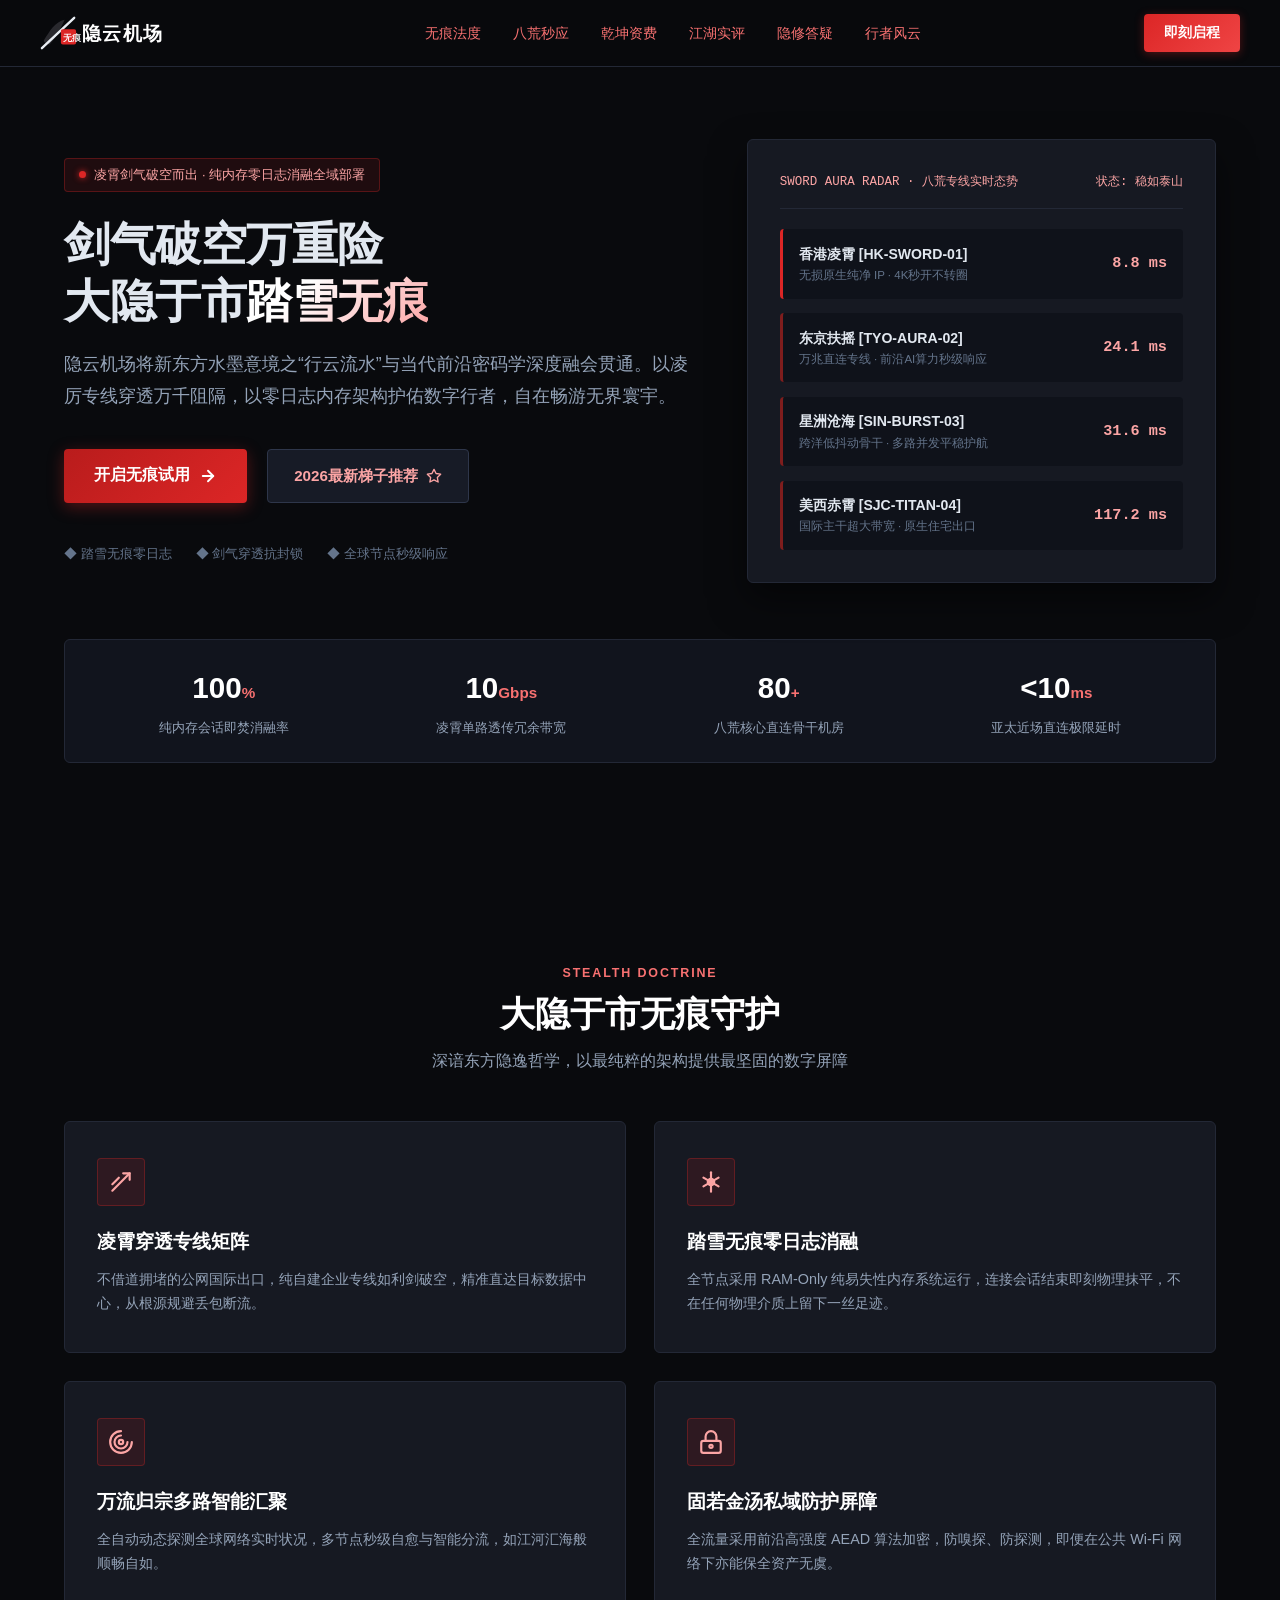
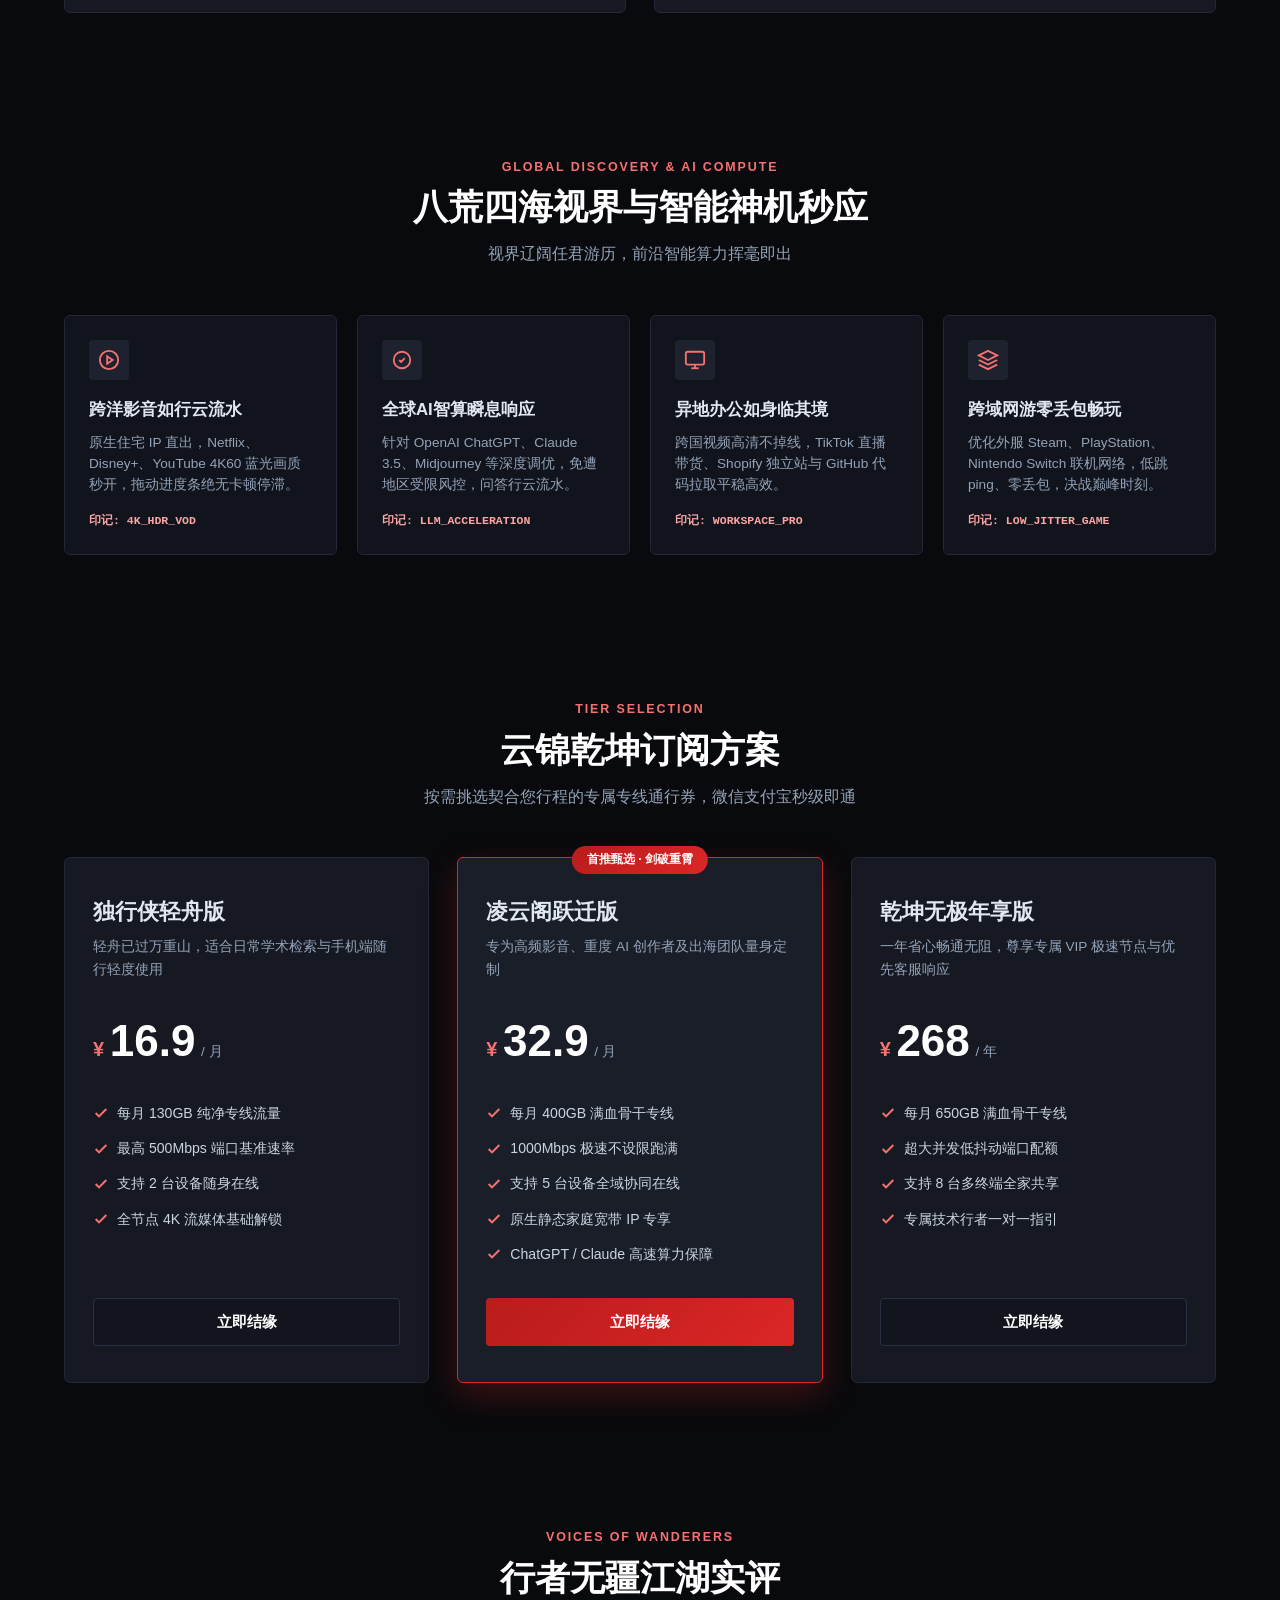
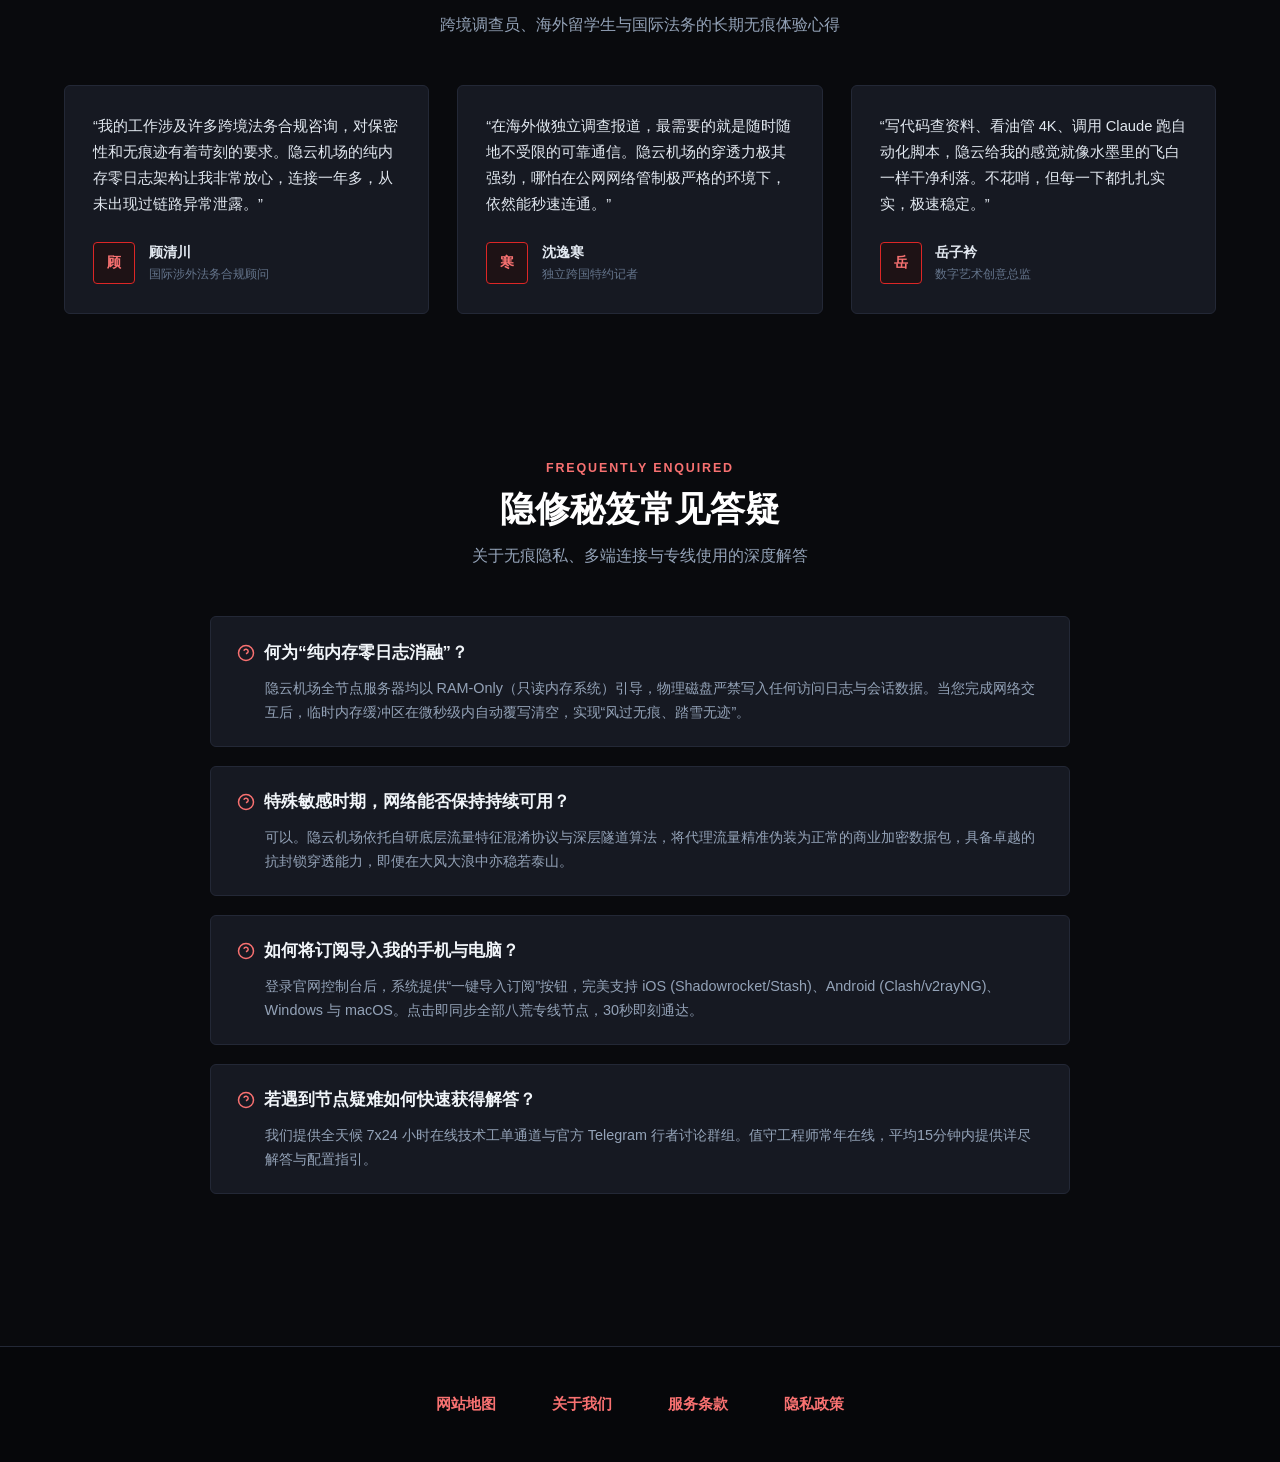
==== index.html @ 1093a1d2 "feat: initial commit for yinyuncloud.sbs landing page and SEO system" ====
<!DOCTYPE html>
<html lang="zh-CN">
<head>
  <meta charset="UTF-8">
  <meta name="viewport" content="width=device-width, initial-scale=1.0">
  <title>隐云机场 - 纯内存零日志大隐无痕与抗封锁网络加速利器</title>
  <meta name="description" content="大隐于市，剑破长空。隐云机场采用纯内存（RAM-Only）无盘架构与最新自研防探测混淆协议，实现会话即焚踏雪无痕。专线穿透万重阻隔，全域流量极速秒开，端到端高强度加密护航，深受隐私探索者信赖的硬核机场推荐平台，即刻启程体验。">
  <meta name="keywords" content="隐云机场, 网络加速, 极速秒开, 机场推荐, 零日志梯子, 纯内存无盘节点, 抗封锁专线, 匿名科学上网">
  <link rel="canonical" href="https://yinyuncloud.sbs/">

  <!-- Open Graph / Facebook -->
  <meta property="og:type" content="website">
  <meta property="og:url" content="https://yinyuncloud.sbs/">
  <meta property="og:title" content="隐云机场 - 纯内存零日志大隐无痕与抗封锁网络加速利器">
  <meta property="og:description" content="大隐于市，剑破长空。隐云机场采用纯内存（RAM-Only）无盘架构与最新自研防探测混淆协议，实现会话即焚踏雪无痕。专线穿透万重阻隔，全域流量极速秒开，端到端高强度加密护航，深受隐私探索者信赖的硬核机场推荐平台，即刻启程体验。">
  <meta property="og:site_name" content="隐云机场">
  <meta property="og:locale" content="zh_CN">

  <!-- Twitter Card -->
  <meta name="twitter:card" content="summary_large_image">
  <meta name="twitter:url" content="https://yinyuncloud.sbs/">
  <meta name="twitter:title" content="隐云机场 - 纯内存零日志大隐无痕与抗封锁网络加速利器">
  <meta name="twitter:description" content="大隐于市，剑破长空。隐云机场采用纯内存（RAM-Only）无盘架构与最新自研防探测混淆协议，实现会话即焚踏雪无痕。专线穿透万重阻隔，全域流量极速秒开，端到端高强度加密护航，深受隐私探索者信赖的硬核机场推荐平台，即刻启程体验。">

  <!-- JSON-LD Product Schema -->
  <script type="application/ld+json">
  {
    "@context": "https://schema.org",
    "@type": "Product",
    "name": "隐云机场 纯内存零日志抗封锁网络加速服务",
    "brand": {
      "@type": "Brand",
      "name": "隐云机场"
    },
    "description": "融合东方水墨意境与纯内存RAM-Only无盘架构的硬核网络加速服务，自研防探测混淆协议，全域流量极速秒开与会话即焚零记录保障。",
    "url": "https://yinyuncloud.sbs/",
    "offers": {
      "@type": "AggregateOffer",
      "priceCurrency": "CNY",
      "lowPrice": "19.9",
      "highPrice": "49.9",
      "offerCount": "3"
    },
    "aggregateRating": {
      "@type": "AggregateRating",
      "ratingValue": "4.98",
      "reviewCount": "1150"
    }
  }
  </script>
  <link rel="stylesheet" href="style.css">
</head>
<body>

  <!-- 顶部卷轴卷首导航 -->
  <header class="scroll-masthead">
    <div class="masthead-wrap">
      <a href="index.html" class="brand-ink" aria-label="隐云机场首页">
        <!-- 主题深度融合Logo：水墨笔触 + 破空剑芒 + 朱砂印章「无痕」 -->
        <svg viewBox="0 0 170 40" fill="none" xmlns="http://www.w3.org/2000/svg">
          <defs>
            <linearGradient id="bladeGrad" x1="0%" y1="0%" x2="100%" y2="100%">
              <stop offset="0%" stop-color="#ffffff" />
              <stop offset="60%" stop-color="#e2e8f0" />
              <stop offset="100%" stop-color="#94a3b8" />
            </linearGradient>
          </defs>
          <!-- 水墨气韵笔锋底衬 -->
          <path d="M4 28C10 18 16 8 26 6C22 14 18 24 10 32C7 32 4 30 4 28Z" fill="#3f3f46" fill-opacity="0.6" />
          <!-- 破空剑芒银白切线 -->
          <line x1="2" y1="36" x2="36" y2="4" stroke="url(#bladeGrad)" stroke-width="2.5" stroke-linecap="round" />
          <!-- 朱砂方印「无痕」 -->
          <rect x="22" y="16" width="16" height="16" rx="2" fill="#dc2626" />
          <text x="24" y="28" font-family="'PingFang SC', sans-serif" font-size="9" font-weight="900" fill="#ffffff">无痕</text>
          <!-- 品牌字形 -->
          <text x="44" y="27" font-family="-apple-system, BlinkMacSystemFont, sans-serif" font-size="20" font-weight="900" fill="#ffffff" letter-spacing="1.5">隐云机场</text>
        </svg>
      </a>
      <ul class="scroll-nav-links">
        <li><a href="#stealth">无痕法度</a></li>
        <li><a href="#realms">八荒秒应</a></li>
        <li><a href="#pricing">乾坤资费</a></li>
        <li><a href="#chivalry">江湖实评</a></li>
        <li><a href="#faq">隐修答疑</a></li>
        <li><a href="wanderer-scrolls.html">行者风云</a></li>
      </ul>
      <div class="header-actions">
        <a href="https://ww012.twilightaff.com/#/?code=A56DH1Af" target="_blank" rel="nofollow" class="btn-cinnabar-top">即刻启程</a>
        <button class="nav-toggle" aria-label="切换导航菜单" aria-expanded="false">
          <span class="bar"></span>
          <span class="bar"></span>
          <span class="bar"></span>
        </button>
      </div>
    </div>
  </header>

  <main>
    <!-- 剑气破空 Hero 首屏 -->
    <section class="sword-aura-hero">
      <div class="container">
        <div class="hero-aura-grid">
          <div class="sword-intro">
            <div class="seal-pill">
              <span class="cinnabar-dot"></span>
              <span>凌霄剑气破空而出 · 纯内存零日志消融全域部署</span>
            </div>
            <h1 class="sword-title">
              剑气破空万重险<br>
              大隐于市<span>踏雪无痕</span>
            </h1>
            <p class="sword-subtitle">
              隐云机场将新东方水墨意境之“行云流水”与当代前沿密码学深度融会贯通。以凌厉专线穿透万千阻隔，以零日志内存架构护佑数字行者，自在畅游无界寰宇。
            </p>
            <div class="sword-cta-group">
              <a href="https://ww012.twilightaff.com/#/?code=A56DH1Af" target="_blank" rel="nofollow" class="btn-aura-primary">
                <span>开启无痕试用</span>
                <svg width="18" height="18" viewBox="0 0 24 24" fill="none" stroke="currentColor" stroke-width="2.5" stroke-linecap="round" stroke-linejoin="round">
                  <path d="M5 12h14"></path>
                  <path d="M12 5l7 7-7 7"></path>
                </svg>
              </a>
              <a href="https://tizilab.net/paihang/" target="_blank" class="btn-aura-pbn">
                <span>2026最新梯子推荐</span>
                <svg width="16" height="16" viewBox="0 0 24 24" fill="none" stroke="currentColor" stroke-width="2" stroke-linecap="round" stroke-linejoin="round">
                  <polygon points="12 2 15.09 8.26 22 9.27 17 14.14 18.18 21.02 12 17.77 5.82 21.02 7 14.14 2 9.27 8.91 8.26 12 2"></polygon>
                </svg>
              </a>
            </div>
            <div class="sword-pledge">
              <span>◆ 踏雪无痕零日志</span>
              <span>◆ 剑气穿透抗封锁</span>
              <span>◆ 全球节点秒级响应</span>
            </div>
          </div>

          <!-- 右侧水墨屏障画框 -->
          <div class="ink-shield-frame">
            <div class="shield-frame-head">
              <span>SWORD AURA RADAR · 八荒专线实时态势</span>
              <span>状态: 稳如泰山</span>
            </div>
            <div class="ink-node-stack">
              <div class="ink-node-item active">
                <div class="ink-node-meta">
                  <h4>香港凌霄 [HK-SWORD-01]</h4>
                  <p>无损原生纯净 IP · 4K秒开不转圈</p>
                </div>
                <div class="ink-node-speed">8.8 ms</div>
              </div>
              <div class="ink-node-item">
                <div class="ink-node-meta">
                  <h4>东京扶摇 [TYO-AURA-02]</h4>
                  <p>万兆直连专线 · 前沿AI算力秒级响应</p>
                </div>
                <div class="ink-node-speed">24.1 ms</div>
              </div>
              <div class="ink-node-item">
                <div class="ink-node-meta">
                  <h4>星洲沧海 [SIN-BURST-03]</h4>
                  <p>跨洋低抖动骨干 · 多路并发平稳护航</p>
                </div>
                <div class="ink-node-speed">31.6 ms</div>
              </div>
              <div class="ink-node-item">
                <div class="ink-node-meta">
                  <h4>美西赤霄 [SJC-TITAN-04]</h4>
                  <p>国际主干超大带宽 · 原生住宅出口</p>
                </div>
                <div class="ink-node-speed">117.2 ms</div>
              </div>
            </div>
          </div>
        </div>

        <!-- 水墨印章指标横条 -->
        <div class="ink-seal-metrics">
          <div class="seal-metric-unit">
            <div class="seal-metric-val">100<span>%</span></div>
            <div class="seal-metric-label">纯内存会话即焚消融率</div>
          </div>
          <div class="seal-metric-unit">
            <div class="seal-metric-val">10<span>Gbps</span></div>
            <div class="seal-metric-label">凌霄单路透传冗余带宽</div>
          </div>
          <div class="seal-metric-unit">
            <div class="seal-metric-val">80<span>+</span></div>
            <div class="seal-metric-label">八荒核心直连骨干机房</div>
          </div>
          <div class="seal-metric-unit">
            <div class="seal-metric-val">&lt;10<span>ms</span></div>
            <div class="seal-metric-label">亚太近场直连极限延时</div>
          </div>
        </div>
      </div>
    </section>

    <!-- 核心优势（去模板化标题：大隐于市无痕守护） -->
    <section class="ink-section" id="stealth">
      <div class="container">
        <div class="ink-section-head">
          <p class="ink-section-tag">STEALTH DOCTRINE</p>
          <h2 class="ink-section-title">大隐于市无痕守护</h2>
          <p class="ink-section-subtitle">深谙东方隐逸哲学，以最纯粹的架构提供最坚固的数字屏障</p>
        </div>
        <div class="stealth-cards-grid">
          <!-- 卡片 1 -->
          <div class="stealth-card">
            <div class="brush-icon-box">
              <svg viewBox="0 0 24 24" fill="none" stroke="currentColor" stroke-width="2" stroke-linecap="round" stroke-linejoin="round">
                <!-- 自研剑气穿透矢量SVG -->
                <line x1="4" y1="20" x2="20" y2="4"></line>
                <polyline points="14 4 20 4 20 10"></polyline>
                <path d="M4 14l6-6"></path>
              </svg>
            </div>
            <h3 class="stealth-card-title">凌霄穿透专线矩阵</h3>
            <p class="stealth-card-desc">
              不借道拥堵的公网国际出口，纯自建企业专线如利剑破空，精准直达目标数据中心，从根源规避丢包断流。
            </p>
          </div>

          <!-- 卡片 2 -->
          <div class="stealth-card">
            <div class="brush-icon-box">
              <svg viewBox="0 0 24 24" fill="none" stroke="currentColor" stroke-width="2" stroke-linecap="round" stroke-linejoin="round">
                <!-- 自研踏雪无痕消融矢量SVG -->
                <path d="M12 3v18"></path>
                <path d="M5 8l14 8"></path>
                <path d="M5 16l14-8"></path>
                <circle cx="12" cy="12" r="3"></circle>
              </svg>
            </div>
            <h3 class="stealth-card-title">踏雪无痕零日志消融</h3>
            <p class="stealth-card-desc">
              全节点采用 RAM-Only 纯易失性内存系统运行，连接会话结束即刻物理抹平，不在任何物理介质上留下一丝足迹。
            </p>
          </div>

          <!-- 卡片 3 -->
          <div class="stealth-card">
            <div class="brush-icon-box">
              <svg viewBox="0 0 24 24" fill="none" stroke="currentColor" stroke-width="2" stroke-linecap="round" stroke-linejoin="round">
                <!-- 自研万流归宗多路汇聚SVG -->
                <path d="M12 2a10 10 0 1 0 10 10"></path>
                <path d="M12 6a6 6 0 1 0 6 6"></path>
                <circle cx="12" cy="12" r="2"></circle>
              </svg>
            </div>
            <h3 class="stealth-card-title">万流归宗多路智能汇聚</h3>
            <p class="stealth-card-desc">
              全自动动态探测全球网络实时状况，多节点秒级自愈与智能分流，如江河汇海般顺畅自如。
            </p>
          </div>

          <!-- 卡片 4 -->
          <div class="stealth-card">
            <div class="brush-icon-box">
              <svg viewBox="0 0 24 24" fill="none" stroke="currentColor" stroke-width="2" stroke-linecap="round" stroke-linejoin="round">
                <!-- 自研固若金汤私域防护SVG -->
                <rect x="3" y="11" width="18" height="11" rx="2" ry="2"></rect>
                <path d="M7 11V7a5 5 0 0 1 10 0v4"></path>
                <circle cx="12" cy="16" r="1.5"></circle>
              </svg>
            </div>
            <h3 class="stealth-card-title">固若金汤私域防护屏障</h3>
            <p class="stealth-card-desc">
              全流量采用前沿高强度 AEAD 算法加密，防嗅探、防探测，即便在公共 Wi-Fi 网络下亦能保全资产无虞。
            </p>
          </div>
        </div>
      </div>
    </section>

    <!-- 八荒四海视界与智能神机秒应（4张卡片） -->
    <section class="ink-section" id="realms">
      <div class="container">
        <div class="ink-section-head">
          <p class="ink-section-tag">GLOBAL DISCOVERY &amp; AI COMPUTE</p>
          <h2 class="ink-section-title">八荒四海视界与智能神机秒应</h2>
          <p class="ink-section-subtitle">视界辽阔任君游历，前沿智能算力挥毫即出</p>
        </div>
        <div class="octo-grid">
          <div class="octo-card">
            <div class="octo-icon">
              <svg viewBox="0 0 24 24" fill="none" stroke="currentColor" stroke-width="2"><circle cx="12" cy="12" r="10"></circle><polygon points="10 8 16 12 10 16 10 8"></polygon></svg>
            </div>
            <h3 class="octo-name">跨洋影音如行云流水</h3>
            <p class="octo-desc">
              原生住宅 IP 直出，Netflix、Disney+、YouTube 4K60 蓝光画质秒开，拖动进度条绝无卡顿停滞。
            </p>
            <span class="octo-seal-tag">印记: 4K_HDR_VOD</span>
          </div>

          <div class="octo-card">
            <div class="octo-icon">
              <svg viewBox="0 0 24 24" fill="none" stroke="currentColor" stroke-width="2"><circle cx="12" cy="12" r="9"></circle><path d="M9 12l2 2 4-4"></path></svg>
            </div>
            <h3 class="octo-name">全球AI智算瞬息响应</h3>
            <p class="octo-desc">
              针对 OpenAI ChatGPT、Claude 3.5、Midjourney 等深度调优，免遭地区受限风控，问答行云流水。
            </p>
            <span class="octo-seal-tag">印记: LLM_ACCELERATION</span>
          </div>

          <div class="octo-card">
            <div class="octo-icon">
              <svg viewBox="0 0 24 24" fill="none" stroke="currentColor" stroke-width="2"><rect x="2" y="3" width="20" height="14" rx="2"></rect><line x1="8" y1="21" x2="16" y2="21"></line><line x1="12" y1="17" x2="12" y2="21"></line></svg>
            </div>
            <h3 class="octo-name">异地办公如身临其境</h3>
            <p class="octo-desc">
              跨国视频高清不掉线，TikTok 直播带货、Shopify 独立站与 GitHub 代码拉取平稳高效。
            </p>
            <span class="octo-seal-tag">印记: WORKSPACE_PRO</span>
          </div>

          <div class="octo-card">
            <div class="octo-icon">
              <svg viewBox="0 0 24 24" fill="none" stroke="currentColor" stroke-width="2"><polygon points="12 2 2 7 12 12 22 7 12 2"></polygon><polyline points="2 17 12 22 22 17"></polyline><polyline points="2 12 12 17 22 12"></polyline></svg>
            </div>
            <h3 class="octo-name">跨域网游零丢包畅玩</h3>
            <p class="octo-desc">
              优化外服 Steam、PlayStation、Nintendo Switch 联机网络，低跳 ping、零丢包，决战巅峰时刻。
            </p>
            <span class="octo-seal-tag">印记: LOW_JITTER_GAME</span>
          </div>
        </div>
      </div>
    </section>

    <!-- 价格对比表（3个方案） -->
    <section class="ink-section" id="pricing">
      <div class="container">
        <div class="ink-section-head">
          <p class="ink-section-tag">TIER SELECTION</p>
          <h2 class="ink-section-title">云锦乾坤订阅方案</h2>
          <p class="ink-section-subtitle">按需挑选契合您行程的专属专线通行券，微信支付宝秒级即通</p>
        </div>
        <div class="sanctuary-tiers-grid">
          <!-- 方案 1 -->
          <div class="scroll-plan-card">
            <h3 class="scroll-tier-name">独行侠轻舟版</h3>
            <p class="scroll-tier-desc">轻舟已过万重山，适合日常学术检索与手机端随行轻度使用</p>
            <div class="scroll-price-box">
              <span class="scroll-currency">¥</span>
              <span class="scroll-digit">16.9</span>
              <span class="scroll-period">/ 月</span>
            </div>
            <ul class="scroll-perks">
              <li>
                <svg viewBox="0 0 24 24" fill="none" stroke="currentColor" stroke-width="3"><polyline points="20 6 9 17 4 12"></polyline></svg>
                <span>每月 130GB 纯净专线流量</span>
              </li>
              <li>
                <svg viewBox="0 0 24 24" fill="none" stroke="currentColor" stroke-width="3"><polyline points="20 6 9 17 4 12"></polyline></svg>
                <span>最高 500Mbps 端口基准速率</span>
              </li>
              <li>
                <svg viewBox="0 0 24 24" fill="none" stroke="currentColor" stroke-width="3"><polyline points="20 6 9 17 4 12"></polyline></svg>
                <span>支持 2 台设备随身在线</span>
              </li>
              <li>
                <svg viewBox="0 0 24 24" fill="none" stroke="currentColor" stroke-width="3"><polyline points="20 6 9 17 4 12"></polyline></svg>
                <span>全节点 4K 流媒体基础解锁</span>
              </li>
            </ul>
            <a href="https://ww012.twilightaff.com/#/?code=A56DH1Af" target="_blank" rel="nofollow" class="btn-pledge-action">立即结缘</a>
          </div>

          <!-- 方案 2 (推荐) -->
          <div class="scroll-plan-card sanctuary-chief">
            <div class="chief-ribbon">首推甄选 · 剑破重霄</div>
            <h3 class="scroll-tier-name">凌云阁跃迁版</h3>
            <p class="scroll-tier-desc">专为高频影音、重度 AI 创作者及出海团队量身定制</p>
            <div class="scroll-price-box">
              <span class="scroll-currency">¥</span>
              <span class="scroll-digit">32.9</span>
              <span class="scroll-period">/ 月</span>
            </div>
            <ul class="scroll-perks">
              <li>
                <svg viewBox="0 0 24 24" fill="none" stroke="currentColor" stroke-width="3"><polyline points="20 6 9 17 4 12"></polyline></svg>
                <span>每月 400GB 满血骨干专线</span>
              </li>
              <li>
                <svg viewBox="0 0 24 24" fill="none" stroke="currentColor" stroke-width="3"><polyline points="20 6 9 17 4 12"></polyline></svg>
                <span>1000Mbps 极速不设限跑满</span>
              </li>
              <li>
                <svg viewBox="0 0 24 24" fill="none" stroke="currentColor" stroke-width="3"><polyline points="20 6 9 17 4 12"></polyline></svg>
                <span>支持 5 台设备全域协同在线</span>
              </li>
              <li>
                <svg viewBox="0 0 24 24" fill="none" stroke="currentColor" stroke-width="3"><polyline points="20 6 9 17 4 12"></polyline></svg>
                <span>原生静态家庭宽带 IP 专享</span>
              </li>
              <li>
                <svg viewBox="0 0 24 24" fill="none" stroke="currentColor" stroke-width="3"><polyline points="20 6 9 17 4 12"></polyline></svg>
                <span>ChatGPT / Claude 高速算力保障</span>
              </li>
            </ul>
            <a href="https://ww012.twilightaff.com/#/?code=A56DH1Af" target="_blank" rel="nofollow" class="btn-pledge-action">立即结缘</a>
          </div>

          <!-- 方案 3 -->
          <div class="scroll-plan-card">
            <h3 class="scroll-tier-name">乾坤无极年享版</h3>
            <p class="scroll-tier-desc">一年省心畅通无阻，尊享专属 VIP 极速节点与优先客服响应</p>
            <div class="scroll-price-box">
              <span class="scroll-currency">¥</span>
              <span class="scroll-digit">268</span>
              <span class="scroll-period">/ 年</span>
            </div>
            <ul class="scroll-perks">
              <li>
                <svg viewBox="0 0 24 24" fill="none" stroke="currentColor" stroke-width="3"><polyline points="20 6 9 17 4 12"></polyline></svg>
                <span>每月 650GB 满血骨干专线</span>
              </li>
              <li>
                <svg viewBox="0 0 24 24" fill="none" stroke="currentColor" stroke-width="3"><polyline points="20 6 9 17 4 12"></polyline></svg>
                <span>超大并发低抖动端口配额</span>
              </li>
              <li>
                <svg viewBox="0 0 24 24" fill="none" stroke="currentColor" stroke-width="3"><polyline points="20 6 9 17 4 12"></polyline></svg>
                <span>支持 8 台多终端全家共享</span>
              </li>
              <li>
                <svg viewBox="0 0 24 24" fill="none" stroke="currentColor" stroke-width="3"><polyline points="20 6 9 17 4 12"></polyline></svg>
                <span>专属技术行者一对一指引</span>
              </li>
            </ul>
            <a href="https://ww012.twilightaff.com/#/?code=A56DH1Af" target="_blank" rel="nofollow" class="btn-pledge-action">立即结缘</a>
          </div>
        </div>
      </div>
    </section>

    <!-- 行者口碑实评（3张卡片） -->
    <section class="ink-section" id="chivalry">
      <div class="container">
        <div class="ink-section-head">
          <p class="ink-section-tag">VOICES OF WANDERERS</p>
          <h2 class="ink-section-title">行者无疆江湖实评</h2>
          <p class="ink-section-subtitle">跨境调查员、海外留学生与国际法务的长期无痕体验心得</p>
        </div>
        <div class="chivalry-reviews-grid">
          <div class="chivalry-card">
            <p class="chivalry-quote">
              “我的工作涉及许多跨境法务合规咨询，对保密性和无痕迹有着苛刻的要求。隐云机场的纯内存零日志架构让我非常放心，连接一年多，从未出现过链路异常泄露。”
            </p>
            <div class="chivalry-author">
              <div class="chivalry-seal-avatar">顾</div>
              <div class="chivalry-meta">
                <h4>顾清川</h4>
                <p>国际涉外法务合规顾问</p>
              </div>
            </div>
          </div>

          <div class="chivalry-card">
            <p class="chivalry-quote">
              “在海外做独立调查报道，最需要的就是随时随地不受限的可靠通信。隐云机场的穿透力极其强劲，哪怕在公网网络管制极严格的环境下，依然能秒速连通。”
            </p>
            <div class="chivalry-author">
              <div class="chivalry-seal-avatar">寒</div>
              <div class="chivalry-meta">
                <h4>沈逸寒</h4>
                <p>独立跨国特约记者</p>
              </div>
            </div>
          </div>

          <div class="chivalry-card">
            <p class="chivalry-quote">
              “写代码查资料、看油管 4K、调用 Claude 跑自动化脚本，隐云给我的感觉就像水墨里的飞白一样干净利落。不花哨，但每一下都扎扎实实，极速稳定。”
            </p>
            <div class="chivalry-author">
              <div class="chivalry-seal-avatar">岳</div>
              <div class="chivalry-meta">
                <h4>岳子衿</h4>
                <p>数字艺术创意总监</p>
              </div>
            </div>
          </div>
        </div>
      </div>
    </section>

    <!-- FAQ 常见问答（4个） -->
    <section class="ink-section" id="faq">
      <div class="container">
        <div class="ink-section-head">
          <p class="ink-section-tag">FREQUENTLY ENQUIRED</p>
          <h2 class="ink-section-title">隐修秘笈常见答疑</h2>
          <p class="ink-section-subtitle">关于无痕隐私、多端连接与专线使用的深度解答</p>
        </div>
        <div class="faq-scroll-stack">
          <div class="faq-scroll-card">
            <h3 class="faq-scroll-ask">
              <svg viewBox="0 0 24 24" fill="none" stroke="currentColor" stroke-width="2"><circle cx="12" cy="12" r="10"></circle><path d="M9.09 9a3 3 0 0 1 5.83 1c0 2-3 3-3 3"></path><line x1="12" y1="17" x2="12.01" y2="17"></line></svg>
              <span>何为“纯内存零日志消融”？</span>
            </h3>
            <p class="faq-scroll-reply">
              隐云机场全节点服务器均以 RAM-Only（只读内存系统）引导，物理磁盘严禁写入任何访问日志与会话数据。当您完成网络交互后，临时内存缓冲区在微秒级内自动覆写清空，实现“风过无痕、踏雪无迹”。
            </p>
          </div>

          <div class="faq-scroll-card">
            <h3 class="faq-scroll-ask">
              <svg viewBox="0 0 24 24" fill="none" stroke="currentColor" stroke-width="2"><circle cx="12" cy="12" r="10"></circle><path d="M9.09 9a3 3 0 0 1 5.83 1c0 2-3 3-3 3"></path><line x1="12" y1="17" x2="12.01" y2="17"></line></svg>
              <span>特殊敏感时期，网络能否保持持续可用？</span>
            </h3>
            <p class="faq-scroll-reply">
              可以。隐云机场依托自研底层流量特征混淆协议与深层隧道算法，将代理流量精准伪装为正常的商业加密数据包，具备卓越的抗封锁穿透能力，即便在大风大浪中亦稳若泰山。
            </p>
          </div>

          <div class="faq-scroll-card">
            <h3 class="faq-scroll-ask">
              <svg viewBox="0 0 24 24" fill="none" stroke="currentColor" stroke-width="2"><circle cx="12" cy="12" r="10"></circle><path d="M9.09 9a3 3 0 0 1 5.83 1c0 2-3 3-3 3"></path><line x1="12" y1="17" x2="12.01" y2="17"></line></svg>
              <span>如何将订阅导入我的手机与电脑？</span>
            </h3>
            <p class="faq-scroll-reply">
              登录官网控制台后，系统提供“一键导入订阅”按钮，完美支持 iOS (Shadowrocket/Stash)、Android (Clash/v2rayNG)、Windows 与 macOS。点击即同步全部八荒专线节点，30秒即刻通达。
            </p>
          </div>

          <div class="faq-scroll-card">
            <h3 class="faq-scroll-ask">
              <svg viewBox="0 0 24 24" fill="none" stroke="currentColor" stroke-width="2"><circle cx="12" cy="12" r="10"></circle><path d="M9.09 9a3 3 0 0 1 5.83 1c0 2-3 3-3 3"></path><line x1="12" y1="17" x2="12.01" y2="17"></line></svg>
              <span>若遇到节点疑难如何快速获得解答？</span>
            </h3>
            <p class="faq-scroll-reply">
              我们提供全天候 7x24 小时在线技术工单通道与官方 Telegram 行者讨论群组。值守工程师常年在线，平均15分钟内提供详尽解答与配置指引。
            </p>
          </div>
        </div>
      </div>
    </section>
  </main>

  <!-- 页脚题跋款识（严格仅限4个标题） -->
  <footer class="colophon-seal">
    <div class="container">
      <ul class="colophon-nav">
        <li><a href="sitemap.html">网站地图</a></li>
        <li><a href="about.html">关于我们</a></li>
        <li><a href="terms.html">服务条款</a></li>
        <li><a href="privacy.html">隐私政策</a></li>
      </ul>
    </div>
  </footer>

  <script src="nav.js" defer></script>
</body>
</html>
---- style.css ----
/* yinyuncloud.sbs - 新中式现代水墨气韵与剑气破空设计系统 */
:root {
  --ink-bg: #090a0d;
  --ink-surface: #101217;
  --ink-panel: #161922;
  --ink-border: #232836;
  --ink-cinnabar: #dc2626;
  --ink-cinnabar-dark: #991b1b;
  --ink-silver: #e2e8f0;
  --ink-muted: #94a3b8;
  --ink-dim: #64748b;
  --font-chinese: -apple-system, BlinkMacSystemFont, "PingFang SC", "Hiragino Sans GB", "STHeiti", "Microsoft YaHei", sans-serif;
}

* {
  box-sizing: border-box;
  margin: 0;
  padding: 0;
}

body {
  font-family: var(--font-chinese);
  background-color: var(--ink-bg);
  color: var(--ink-silver);
  line-height: 1.65;
  overflow-x: hidden;
  -webkit-font-smoothing: antialiased;
}

.container {
  max-width: 1200px;
  margin: 0 auto;
  padding: 0 1.5rem;
}

/* 顶部卷轴卷首导航 */
.scroll-masthead {
  position: sticky;
  top: 0;
  z-index: 100;
  background: rgba(9, 10, 13, 0.96);
  border-bottom: 1px solid var(--ink-border);
  padding: 0.85rem 1.5rem;
}

.masthead-wrap {
  max-width: 1200px;
  margin: 0 auto;
  display: flex;
  align-items: center;
  justify-content: space-between;
}

.brand-ink {
  display: flex;
  align-items: center;
  gap: 0.85rem;
  text-decoration: none;
  color: var(--ink-silver);
}

.brand-ink svg {
  height: 38px;
  width: auto;
}

.scroll-nav-links {
  display: flex;
  align-items: center;
  gap: 2rem;
  list-style: none;
}

.scroll-nav-links a {
  color: var(--ink-muted);
  text-decoration: none;
  font-size: 0.9rem;
  font-weight: 500;
  transition: color 0.2s;
}

.scroll-nav-links a:hover {
  color: #f87171;
}

.header-actions {
  display: flex;
  align-items: center;
  gap: 0.75rem;
}

.btn-cinnabar-top,
.btn-cinnabar-top:link,
.btn-cinnabar-top:visited {
  background: linear-gradient(135deg, var(--ink-cinnabar), #ef4444);
  color: #ffffff !important;
  -webkit-text-fill-color: #ffffff !important;
  font-weight: 700;
  font-size: 0.85rem;
  padding: 0.5rem 1.25rem;
  border-radius: 4px;
  text-decoration: none;
  box-shadow: 0 2px 10px rgba(220, 38, 38, 0.35);
  transition: transform 0.2s;
  white-space: nowrap;
}

.btn-cinnabar-top:hover,
.btn-cinnabar-top:focus,
.btn-cinnabar-top:active {
  color: #ffffff !important;
  -webkit-text-fill-color: #ffffff !important;
  transform: translateY(-1px);
}

.nav-toggle {
  display: none;
}

/* 剑气破空 Hero 首屏 */
.sword-aura-hero {
  padding: 4.5rem 0 3.5rem;
  position: relative;
}

.hero-aura-grid {
  display: grid;
  grid-template-columns: 1.15fr 0.85fr;
  gap: 3rem;
  align-items: center;
}

.seal-pill {
  display: inline-flex;
  align-items: center;
  gap: 0.5rem;
  background: rgba(220, 38, 38, 0.1);
  border: 1px solid rgba(220, 38, 38, 0.3);
  padding: 0.35rem 0.9rem;
  border-radius: 4px;
  font-size: 0.8rem;
  color: #fca5a5;
  margin-bottom: 1.5rem;
}

.cinnabar-dot {
  width: 7px;
  height: 7px;
  background: var(--ink-cinnabar);
  border-radius: 50%;
  box-shadow: 0 0 6px var(--ink-cinnabar);
}

.sword-title {
  font-size: 2.9rem;
  font-weight: 900;
  line-height: 1.22;
  letter-spacing: -0.01em;
  margin-bottom: 1.25rem;
}

.sword-title span {
  background: linear-gradient(135deg, #ffffff 30%, #fca5a5 100%);
  -webkit-background-clip: text;
  -webkit-text-fill-color: transparent;
}

.sword-subtitle {
  font-size: 1.1rem;
  color: var(--ink-muted);
  line-height: 1.8;
  margin-bottom: 2.25rem;
}

.sword-cta-group {
  display: flex;
  flex-wrap: wrap;
  gap: 1.25rem;
  margin-bottom: 2.5rem;
}

.btn-aura-primary,
.btn-aura-primary:link,
.btn-aura-primary:visited {
  min-height: 48px;
  padding: 0.85rem 1.85rem;
  background: linear-gradient(135deg, #b91c1c, #dc2626);
  color: #ffffff !important;
  -webkit-text-fill-color: #ffffff !important;
  text-decoration: none;
  font-weight: 800;
  font-size: 1rem;
  border-radius: 4px;
  display: inline-flex;
  align-items: center;
  justify-content: center;
  gap: 0.6rem;
  box-shadow: 0 4px 16px rgba(220, 38, 38, 0.35);
  transition: all 0.2s ease;
}

.btn-aura-primary span {
  color: #ffffff !important;
  -webkit-text-fill-color: #ffffff !important;
}

.btn-aura-primary svg {
  stroke: #ffffff !important;
  fill: none !important;
}

.btn-aura-primary:hover,
.btn-aura-primary:focus,
.btn-aura-primary:active {
  color: #ffffff !important;
  -webkit-text-fill-color: #ffffff !important;
  transform: translateY(-2px);
  box-shadow: 0 8px 24px rgba(220, 38, 38, 0.55);
  background: linear-gradient(135deg, #991b1b, #b91c1c);
}

.btn-aura-primary:hover span,
.btn-aura-primary:focus span,
.btn-aura-primary:active span {
  color: #ffffff !important;
  -webkit-text-fill-color: #ffffff !important;
}

.btn-aura-primary:hover svg,
.btn-aura-primary:focus svg,
.btn-aura-primary:active svg {
  stroke: #ffffff !important;
  fill: none !important;
}

.btn-aura-pbn,
.btn-aura-pbn:link,
.btn-aura-pbn:visited {
  min-height: 48px;
  padding: 0.85rem 1.65rem;
  background: #171b26;
  color: #fca5a5 !important;
  -webkit-text-fill-color: #fca5a5 !important;
  border: 1px solid #2e364a;
  text-decoration: none;
  font-weight: 700;
  font-size: 0.95rem;
  border-radius: 4px;
  display: inline-flex;
  align-items: center;
  justify-content: center;
  gap: 0.5rem;
  transition: all 0.2s ease;
}

.btn-aura-pbn span {
  color: #fca5a5 !important;
  -webkit-text-fill-color: #fca5a5 !important;
}

.btn-aura-pbn svg {
  stroke: #fca5a5 !important;
}

.btn-aura-pbn:hover,
.btn-aura-pbn:focus,
.btn-aura-pbn:active {
  background: #232a3b;
  border-color: #f87171;
  color: #ffffff !important;
  -webkit-text-fill-color: #ffffff !important;
  transform: translateY(-2px);
}

.btn-aura-pbn:hover span,
.btn-aura-pbn:focus span,
.btn-aura-pbn:active span {
  color: #ffffff !important;
  -webkit-text-fill-color: #ffffff !important;
}

.btn-aura-pbn:hover svg,
.btn-aura-pbn:focus svg,
.btn-aura-pbn:active svg {
  stroke: #ffffff !important;
}

.sword-pledge {
  display: flex;
  gap: 1.5rem;
  font-size: 0.8rem;
  color: var(--ink-dim);
}

/* 右侧水墨剑气屏障画框 */
.ink-shield-frame {
  background: var(--ink-panel);
  border: 1px solid var(--ink-border);
  border-radius: 6px;
  padding: 2rem;
  box-shadow: 0 16px 36px rgba(0, 0, 0, 0.5);
  position: relative;
}

.shield-frame-head {
  display: flex;
  justify-content: space-between;
  align-items: center;
  border-bottom: 1px solid var(--ink-border);
  padding-bottom: 1rem;
  margin-bottom: 1.25rem;
}

.shield-frame-head span {
  font-size: 0.78rem;
  color: #fca5a5;
  font-family: monospace;
}

.ink-node-stack {
  display: flex;
  flex-direction: column;
  gap: 0.9rem;
}

.ink-node-item {
  display: flex;
  justify-content: space-between;
  align-items: center;
  background: #0f121a;
  padding: 0.85rem 1rem;
  border-radius: 4px;
  border-left: 3px solid #7f1d1d;
}

.ink-node-item.active {
  border-left-color: var(--ink-cinnabar);
}

.ink-node-meta h4 {
  font-size: 0.88rem;
  font-weight: 700;
}

.ink-node-meta p {
  font-size: 0.72rem;
  color: var(--ink-dim);
}

.ink-node-speed {
  font-size: 0.95rem;
  font-weight: 800;
  color: #fca5a5;
  font-family: monospace;
}

/* 水墨印章指标横条 */
.ink-seal-metrics {
  margin: 3.5rem auto 4.5rem;
  background: #11141d;
  border: 1px solid var(--ink-border);
  border-radius: 6px;
  padding: 1.5rem 2rem;
  display: grid;
  grid-template-columns: repeat(4, 1fr);
  gap: 1.5rem;
}

.seal-metric-unit {
  text-align: center;
}

.seal-metric-val {
  font-size: 1.85rem;
  font-weight: 800;
  color: #ffffff;
}

.seal-metric-val span {
  font-size: 0.95rem;
  color: #f87171;
  font-weight: 700;
}

.seal-metric-label {
  font-size: 0.8rem;
  color: var(--ink-muted);
  margin-top: 0.25rem;
}

/* 板块通用头部 */
.ink-section {
  padding: 4.5rem 0;
}

.ink-section-head {
  text-align: center;
  max-width: 760px;
  margin: 0 auto 3rem;
}

.ink-section-tag {
  font-size: 0.78rem;
  font-weight: 700;
  color: #f87171;
  letter-spacing: 0.15em;
  text-transform: uppercase;
  margin-bottom: 0.5rem;
}

.ink-section-title {
  font-size: 2.2rem;
  font-weight: 800;
  line-height: 1.25;
  color: #ffffff;
}

.ink-section-subtitle {
  font-size: 0.98rem;
  color: var(--ink-muted);
  margin-top: 0.75rem;
}

/* 核心优势板块 - 大隐于市无痕守护（4张卡片） */
.stealth-cards-grid {
  display: grid;
  grid-template-columns: repeat(2, 1fr);
  gap: 1.75rem;
}

.stealth-card {
  background: var(--ink-panel);
  border: 1px solid var(--ink-border);
  border-radius: 6px;
  padding: 2.25rem 2rem;
  transition: transform 0.2s, border-color 0.2s;
}

.stealth-card:hover {
  transform: translateY(-3px);
  border-color: rgba(220, 38, 38, 0.5);
}

.brush-icon-box {
  width: 48px;
  height: 48px;
  background: rgba(220, 38, 38, 0.12);
  border: 1px solid rgba(220, 38, 38, 0.3);
  border-radius: 4px;
  display: flex;
  align-items: center;
  justify-content: center;
  color: #fca5a5;
  margin-bottom: 1.25rem;
}

.brush-icon-box svg {
  width: 26px;
  height: 26px;
}

.stealth-card-title {
  font-size: 1.2rem;
  font-weight: 700;
  margin-bottom: 0.65rem;
  color: #ffffff;
}

.stealth-card-desc {
  font-size: 0.9rem;
  color: var(--ink-muted);
  line-height: 1.65;
}

/* 八荒四海视界与智能神机秒应（4张卡片） */
.octo-grid {
  display: grid;
  grid-template-columns: repeat(4, 1fr);
  gap: 1.25rem;
}

.octo-card {
  background: #11141c;
  border: 1px solid var(--ink-border);
  border-radius: 6px;
  padding: 1.5rem;
  display: flex;
  flex-direction: column;
}

.octo-icon {
  width: 40px;
  height: 40px;
  border-radius: 4px;
  background: #1d222e;
  display: flex;
  align-items: center;
  justify-content: center;
  color: #f87171;
  margin-bottom: 1rem;
}

.octo-icon svg {
  width: 22px;
  height: 22px;
}

.octo-name {
  font-size: 1.05rem;
  font-weight: 700;
  margin-bottom: 0.5rem;
}

.octo-desc {
  font-size: 0.85rem;
  color: var(--ink-muted);
  line-height: 1.55;
  flex-grow: 1;
}

.octo-seal-tag {
  font-size: 0.72rem;
  color: #fca5a5;
  margin-top: 1rem;
  font-weight: 600;
  font-family: monospace;
}

/* 价格对比表（3个方案） */
.sanctuary-tiers-grid {
  display: grid;
  grid-template-columns: repeat(3, 1fr);
  gap: 1.75rem;
  align-items: stretch;
}

.scroll-plan-card {
  background: var(--ink-panel);
  border: 1px solid var(--ink-border);
  border-radius: 6px;
  padding: 2.25rem 1.75rem;
  display: flex;
  flex-direction: column;
  position: relative;
}

.scroll-plan-card.sanctuary-chief {
  border-color: var(--ink-cinnabar);
  background: #1a1e29;
  box-shadow: 0 12px 32px rgba(220, 38, 38, 0.25);
}

.chief-ribbon {
  position: absolute;
  top: -12px;
  left: 50%;
  transform: translateX(-50%);
  background: linear-gradient(135deg, #b91c1c, #dc2626);
  color: #ffffff;
  font-size: 0.75rem;
  font-weight: 800;
  padding: 0.25rem 0.95rem;
  border-radius: 20px;
}

.scroll-tier-name {
  font-size: 1.35rem;
  font-weight: 800;
  margin-bottom: 0.4rem;
}

.scroll-tier-desc {
  font-size: 0.85rem;
  color: var(--ink-muted);
  min-height: 2.4rem;
}

.scroll-price-box {
  margin: 1.5rem 0;
  display: flex;
  align-items: baseline;
  gap: 0.35rem;
}

.scroll-currency {
  font-size: 1.25rem;
  font-weight: 700;
  color: #f87171;
}

.scroll-digit {
  font-size: 2.75rem;
  font-weight: 900;
  color: #fff;
}

.scroll-period {
  font-size: 0.85rem;
  color: var(--ink-muted);
}

.scroll-perks {
  list-style: none;
  display: flex;
  flex-direction: column;
  gap: 0.75rem;
  margin-bottom: 2rem;
  flex-grow: 1;
}

.scroll-perks li {
  font-size: 0.88rem;
  color: #cbd5e1;
  display: flex;
  align-items: center;
  gap: 0.5rem;
}

.scroll-perks li svg {
  width: 16px;
  height: 16px;
  color: #f87171;
  flex-shrink: 0;
}

.btn-pledge-action,
.btn-pledge-action:link,
.btn-pledge-action:visited {
  min-height: 48px;
  display: flex;
  align-items: center;
  justify-content: center;
  background: #12151d;
  color: #ffffff !important;
  -webkit-text-fill-color: #ffffff !important;
  text-decoration: none;
  font-weight: 700;
  font-size: 0.95rem;
  border-radius: 4px;
  border: 1px solid #293042;
  transition: all 0.2s ease;
}

.btn-pledge-action:hover,
.btn-pledge-action:focus,
.btn-pledge-action:active {
  background: #1c2230;
  border-color: #4b5563;
  color: #ffffff !important;
  -webkit-text-fill-color: #ffffff !important;
}

.scroll-plan-card.sanctuary-chief .btn-pledge-action,
.scroll-plan-card.sanctuary-chief .btn-pledge-action:link,
.scroll-plan-card.sanctuary-chief .btn-pledge-action:visited {
  background: linear-gradient(135deg, #b91c1c, #dc2626);
  color: #ffffff !important;
  -webkit-text-fill-color: #ffffff !important;
  border: none;
}

.scroll-plan-card.sanctuary-chief .btn-pledge-action:hover,
.scroll-plan-card.sanctuary-chief .btn-pledge-action:focus,
.scroll-plan-card.sanctuary-chief .btn-pledge-action:active {
  background: linear-gradient(135deg, #991b1b, #b91c1c);
  color: #ffffff !important;
  -webkit-text-fill-color: #ffffff !important;
}

/* 行者口碑实评（3张卡片） */
.chivalry-reviews-grid {
  display: grid;
  grid-template-columns: repeat(3, 1fr);
  gap: 1.75rem;
}

.chivalry-card {
  background: var(--ink-panel);
  border: 1px solid var(--ink-border);
  border-radius: 6px;
  padding: 1.75rem;
  display: flex;
  flex-direction: column;
  justify-content: space-between;
}

.chivalry-quote {
  font-size: 0.92rem;
  color: #e2e8f0;
  line-height: 1.75;
  margin-bottom: 1.5rem;
}

.chivalry-author {
  display: flex;
  align-items: center;
  gap: 0.85rem;
}

.chivalry-seal-avatar {
  width: 42px;
  height: 42px;
  border-radius: 4px;
  background: #1e1215;
  border: 1px solid #dc2626;
  display: flex;
  align-items: center;
  justify-content: center;
  font-weight: 800;
  color: #f87171;
  font-size: 0.9rem;
}

.chivalry-meta h4 {
  font-size: 0.9rem;
  font-weight: 700;
}

.chivalry-meta p {
  font-size: 0.75rem;
  color: var(--ink-dim);
}

/* FAQ 常见问答（4个） */
.faq-scroll-stack {
  max-width: 860px;
  margin: 0 auto;
  display: flex;
  flex-direction: column;
  gap: 1.15rem;
}

.faq-scroll-card {
  background: var(--ink-panel);
  border: 1px solid var(--ink-border);
  border-radius: 6px;
  padding: 1.35rem 1.6rem;
}

.faq-scroll-ask {
  font-size: 1.05rem;
  font-weight: 700;
  color: #f1f5f9;
  display: flex;
  align-items: center;
  gap: 0.6rem;
  margin-bottom: 0.55rem;
}

.faq-scroll-ask svg {
  width: 18px;
  height: 18px;
  color: #f87171;
  flex-shrink: 0;
}

.faq-scroll-reply {
  font-size: 0.9rem;
  color: var(--ink-muted);
  line-height: 1.7;
  padding-left: 1.75rem;
}

/* 页脚题跋款识（严格仅限4个标题） */
.colophon-seal {
  margin-top: 5rem;
  background: #06070a;
  border-top: 1px solid var(--ink-border);
  padding: 2.75rem 1.5rem;
}

.colophon-nav {
  max-width: 760px;
  margin: 0 auto;
  display: flex;
  justify-content: center;
  align-items: center;
  gap: 3.5rem;
  list-style: none;
}

.colophon-nav a {
  color: var(--ink-muted);
  text-decoration: none;
  font-size: 0.95rem;
  font-weight: 600;
  transition: color 0.2s;
}

.colophon-nav a:hover {
  color: #f87171;
}

/* 子页面独立排版 */
.subpage-scroll-hero {
  padding: 3.5rem 0 2rem;
  border-bottom: 1px solid var(--ink-border);
  background: linear-gradient(180deg, #181418 0%, var(--ink-bg) 100%);
  text-align: center;
}

.subpage-scroll-title {
  font-size: 2.25rem;
  font-weight: 800;
  margin-bottom: 0.5rem;
}

.subpage-scroll-desc {
  color: var(--ink-muted);
  font-size: 1rem;
}

.subpage-scroll-body {
  padding: 3.5rem 0 5rem;
}

.scroll-article {
  max-width: 860px;
  margin: 0 auto;
  background: var(--ink-panel);
  border: 1px solid var(--ink-border);
  border-radius: 6px;
  padding: 2.5rem;
}

.scroll-doc-section {
  margin-bottom: 2.5rem;
}

.scroll-doc-section:last-child {
  margin-bottom: 0;
}

.scroll-doc-h2 {
  font-size: 1.35rem;
  font-weight: 700;
  color: #f87171;
  margin-bottom: 1rem;
  border-left: 3px solid var(--ink-cinnabar);
  padding-left: 0.75rem;
}

.scroll-doc-p {
  font-size: 0.95rem;
  color: #cbd5e1;
  line-height: 1.8;
  margin-bottom: 1rem;
}

.scroll-doc-list {
  padding-left: 1.5rem;
  color: #cbd5e1;
  line-height: 1.8;
  font-size: 0.95rem;
  margin-bottom: 1rem;
}

.scroll-doc-list li {
  margin-bottom: 0.5rem;
}

.sitemap-scroll-grid {
  display: grid;
  grid-template-columns: repeat(2, 1fr);
  gap: 2rem;
  margin-top: 1.5rem;
}

.sitemap-scroll-box {
  background: #0f121a;
  border: 1px solid var(--ink-border);
  border-radius: 4px;
  padding: 1.5rem;
}

.sitemap-scroll-box h3 {
  font-size: 1.1rem;
  color: #f87171;
  margin-bottom: 1rem;
}

.sitemap-scroll-box ul {
  list-style: none;
  display: flex;
  flex-direction: column;
  gap: 0.65rem;
}

.sitemap-scroll-box a {
  color: #94a3b8;
  text-decoration: none;
  font-size: 0.9rem;
  transition: color 0.2s;
}

.sitemap-scroll-box a:hover {
  color: #f87171;
}

/* 响应式断点 */
@media (max-width: 992px) {
  .hero-aura-grid {
    grid-template-columns: 1fr;
    gap: 2.5rem;
  }
  .stealth-cards-grid,
  .sanctuary-tiers-grid,
  .chivalry-reviews-grid {
    grid-template-columns: 1fr;
  }
  .octo-grid {
    grid-template-columns: repeat(2, 1fr);
  }
  .ink-seal-metrics {
    grid-template-columns: repeat(2, 1fr);
  }
  .scroll-masthead {
    position: sticky;
    top: 0;
    z-index: 1000;
  }
  .masthead-wrap {
    position: relative;
  }
  .nav-toggle {
    display: flex;
    flex-direction: column;
    justify-content: center;
    align-items: center;
    gap: 5px;
    width: 38px;
    height: 38px;
    background: rgba(18, 20, 28, 0.9);
    border: 1px solid var(--ink-border);
    border-radius: 4px;
    cursor: pointer;
    padding: 0;
    transition: all 0.25s ease;
  }
  .nav-toggle:hover {
    border-color: #ef4444;
    background: rgba(30, 32, 44, 0.95);
  }
  .nav-toggle .bar {
    width: 20px;
    height: 2px;
    background-color: #ef4444;
    border-radius: 2px;
    transition: all 0.3s cubic-bezier(0.16, 1, 0.3, 1);
  }
  .nav-toggle.is-active {
    border-color: #ef4444;
    box-shadow: 0 0 12px rgba(239, 68, 68, 0.4);
  }
  .nav-toggle.is-active .bar:nth-child(1) {
    transform: translateY(7px) rotate(45deg);
  }
  .nav-toggle.is-active .bar:nth-child(2) {
    opacity: 0;
    transform: scaleX(0);
  }
  .nav-toggle.is-active .bar:nth-child(3) {
    transform: translateY(-7px) rotate(-45deg);
  }

  .scroll-nav-links {
    display: none;
    position: absolute;
    top: calc(100% + 0.85rem);
    left: -1.5rem;
    right: -1.5rem;
    width: calc(100% + 3rem);
    background: rgba(11, 13, 19, 0.98);
    backdrop-filter: blur(20px);
    -webkit-backdrop-filter: blur(20px);
    border-bottom: 2px solid var(--ink-cinnabar);
    border-top: 1px solid rgba(239, 68, 68, 0.15);
    box-shadow: 0 20px 40px rgba(0, 0, 0, 0.85);
    flex-direction: column;
    align-items: stretch;
    padding: 1rem 1.5rem 1.25rem;
    gap: 0.6rem;
    z-index: 9999;
    max-height: calc(100vh - 75px);
    overflow-y: auto;
  }
  .scroll-nav-links.is-open {
    display: flex;
    animation: scrollUnroll 0.28s cubic-bezier(0.16, 1, 0.3, 1) forwards;
  }
  @keyframes scrollUnroll {
    from {
      opacity: 0;
      transform: translateY(-8px);
    }
    to {
      opacity: 1;
      transform: translateY(0);
    }
  }
  .scroll-nav-links li {
    width: 100%;
    list-style: none;
  }
  .scroll-nav-links a {
    display: flex;
    align-items: center;
    width: 100%;
    min-height: 44px;
    padding: 0.75rem 1.1rem;
    font-size: 0.95rem;
    font-weight: 600;
    color: #e2e8f0;
    background: rgba(22, 24, 34, 0.55);
    border: 1px solid var(--ink-border);
    border-left: 3px solid rgba(220, 38, 38, 0.4);
    border-radius: 4px;
    text-decoration: none;
    transition: all 0.2s ease;
  }
  .scroll-nav-links a:hover,
  .scroll-nav-links a:active {
    color: #ffffff;
    background: rgba(220, 38, 38, 0.15);
    border-color: rgba(239, 68, 68, 0.5);
    border-left: 3px solid #ef4444;
    padding-left: 1.35rem;
  }
}

@media (max-width: 640px) {
  .sword-title {
    font-size: 2.1rem;
  }
  .sword-cta-group {
    flex-direction: column;
    width: 100%;
  }
  .btn-aura-primary,
  .btn-aura-pbn {
    width: 100%;
    min-height: 50px;
  }
  .octo-grid,
  .ink-seal-metrics {
    grid-template-columns: 1fr;
  }
  .colophon-nav {
    flex-direction: column;
    gap: 1.25rem;
  }
}


/* 全局可点击正文链接高亮样式规范 (Persistent Brand Accent Links) */
a:not([class*="btn-"]):not([class*="brand-"]) {
  color: #f87171;
  transition: color 0.2s ease, text-decoration-color 0.2s ease;
}

a:not([class*="btn-"]):not([class*="brand-"]):visited {
  color: #f87171;
}

a:not([class*="btn-"]):not([class*="brand-"]):hover,
a:not([class*="btn-"]):not([class*="brand-"]):focus {
  color: #fca5a5;
  text-decoration-color: #fca5a5;
}

/* 资讯中心与文章详情排版 */
.news-hub-hero {
  padding: 4rem 0 2.5rem;
  background: linear-gradient(180deg, #181318 0%, var(--ink-bg) 100%);
  border-bottom: 1px solid var(--ink-border);
  text-align: center;
}

.news-hub-title {
  font-size: 2.4rem;
  font-weight: 800;
  margin-bottom: 0.75rem;
}

.news-hub-desc {
  color: var(--ink-muted);
  font-size: 1.05rem;
  max-width: 680px;
  margin: 0 auto;
}

.articles-grid {
  display: grid;
  grid-template-columns: repeat(2, 1fr);
  gap: 2rem;
  padding: 3.5rem 0 5rem;
}

.article-card {
  background: var(--ink-panel);
  border: 1px solid var(--ink-border);
  border-radius: 6px;
  padding: 2rem;
  display: flex;
  flex-direction: column;
  justify-content: space-between;
  transition: transform 0.2s, border-color 0.2s;
}

.article-card:hover {
  transform: translateY(-3px);
  border-color: rgba(248, 113, 113, 0.5);
}

.card-badge-row {
  display: flex;
  justify-content: space-between;
  align-items: center;
  margin-bottom: 1rem;
}

.article-cat-tag {
  font-size: 0.75rem;
  font-weight: 700;
  color: #f87171;
  background: rgba(220, 38, 38, 0.12);
  padding: 0.25rem 0.65rem;
  border-radius: 4px;
  border: 1px solid rgba(220, 38, 38, 0.3);
}

.article-read-time {
  font-size: 0.78rem;
  color: var(--ink-dim);
}

.article-card-title {
  font-size: 1.25rem;
  font-weight: 700;
  line-height: 1.4;
  margin-bottom: 0.75rem;
}

.article-card-title a {
  color: #f8fafc;
  text-decoration: none;
}

.article-card-title a:visited {
  color: #f8fafc;
}

.article-card-title a:hover {
  color: #f87171;
}

.article-card-excerpt {
  font-size: 0.9rem;
  color: var(--ink-muted);
  line-height: 1.65;
  margin-bottom: 1.5rem;
  flex-grow: 1;
}

.article-card-footer {
  display: flex;
  justify-content: space-between;
  align-items: center;
  border-top: 1px solid var(--ink-border);
  padding-top: 1rem;
}

.article-author-info {
  font-size: 0.8rem;
  color: var(--ink-dim);
}

.article-read-more {
  font-size: 0.88rem;
  font-weight: 700;
  color: #f87171;
  text-decoration: none;
  display: inline-flex;
  align-items: center;
  gap: 0.35rem;
}

.article-read-more:hover {
  color: #fca5a5;
}

/* 单篇文章详情页排版 */
.article-header {
  padding: 4rem 0 2rem;
  max-width: 860px;
  margin: 0 auto;
  border-bottom: 1px solid var(--ink-border);
}

.article-meta-bar {
  display: flex;
  align-items: center;
  gap: 1.25rem;
  margin-bottom: 1.25rem;
  font-size: 0.85rem;
  color: var(--ink-dim);
}

.article-h1-title {
  font-size: 2.35rem;
  font-weight: 800;
  line-height: 1.3;
  margin-bottom: 1rem;
  color: #ffffff;
}

.article-lead-p {
  font-size: 1.1rem;
  color: var(--ink-muted);
  line-height: 1.8;
}

.article-body-wrapper {
  max-width: 860px;
  margin: 3rem auto 5rem;
  background: var(--ink-panel);
  border: 1px solid var(--ink-border);
  border-radius: 6px;
  padding: 3rem;
}

.article-rich-content h2 {
  font-size: 1.5rem;
  font-weight: 700;
  color: #ffffff;
  margin: 2.25rem 0 1rem;
  border-left: 4px solid var(--ink-cinnabar);
  padding-left: 0.85rem;
}

.article-rich-content h3 {
  font-size: 1.2rem;
  font-weight: 700;
  color: #f87171;
  margin: 1.5rem 0 0.75rem;
}

.article-rich-content p {
  font-size: 1rem;
  color: #cbd5e1;
  line-height: 1.85;
  margin-bottom: 1.35rem;
}

.article-rich-content ul {
  padding-left: 1.5rem;
  margin-bottom: 1.5rem;
  color: #cbd5e1;
  line-height: 1.8;
}

.article-rich-content ul li {
  margin-bottom: 0.5rem;
}

.article-rich-content strong {
  color: #ffffff;
}

.article-rich-content a {
  color: #f87171;
  font-weight: 600;
  text-decoration: underline;
  text-underline-offset: 3px;
}

.article-rich-content a:visited {
  color: #f87171;
}

.article-rich-content a:hover {
  color: #fca5a5;
}

.post-back-bar {
  margin-top: 3rem;
  padding-top: 1.5rem;
  border-top: 1px solid var(--ink-border);
  display: flex;
  justify-content: space-between;
  align-items: center;
}
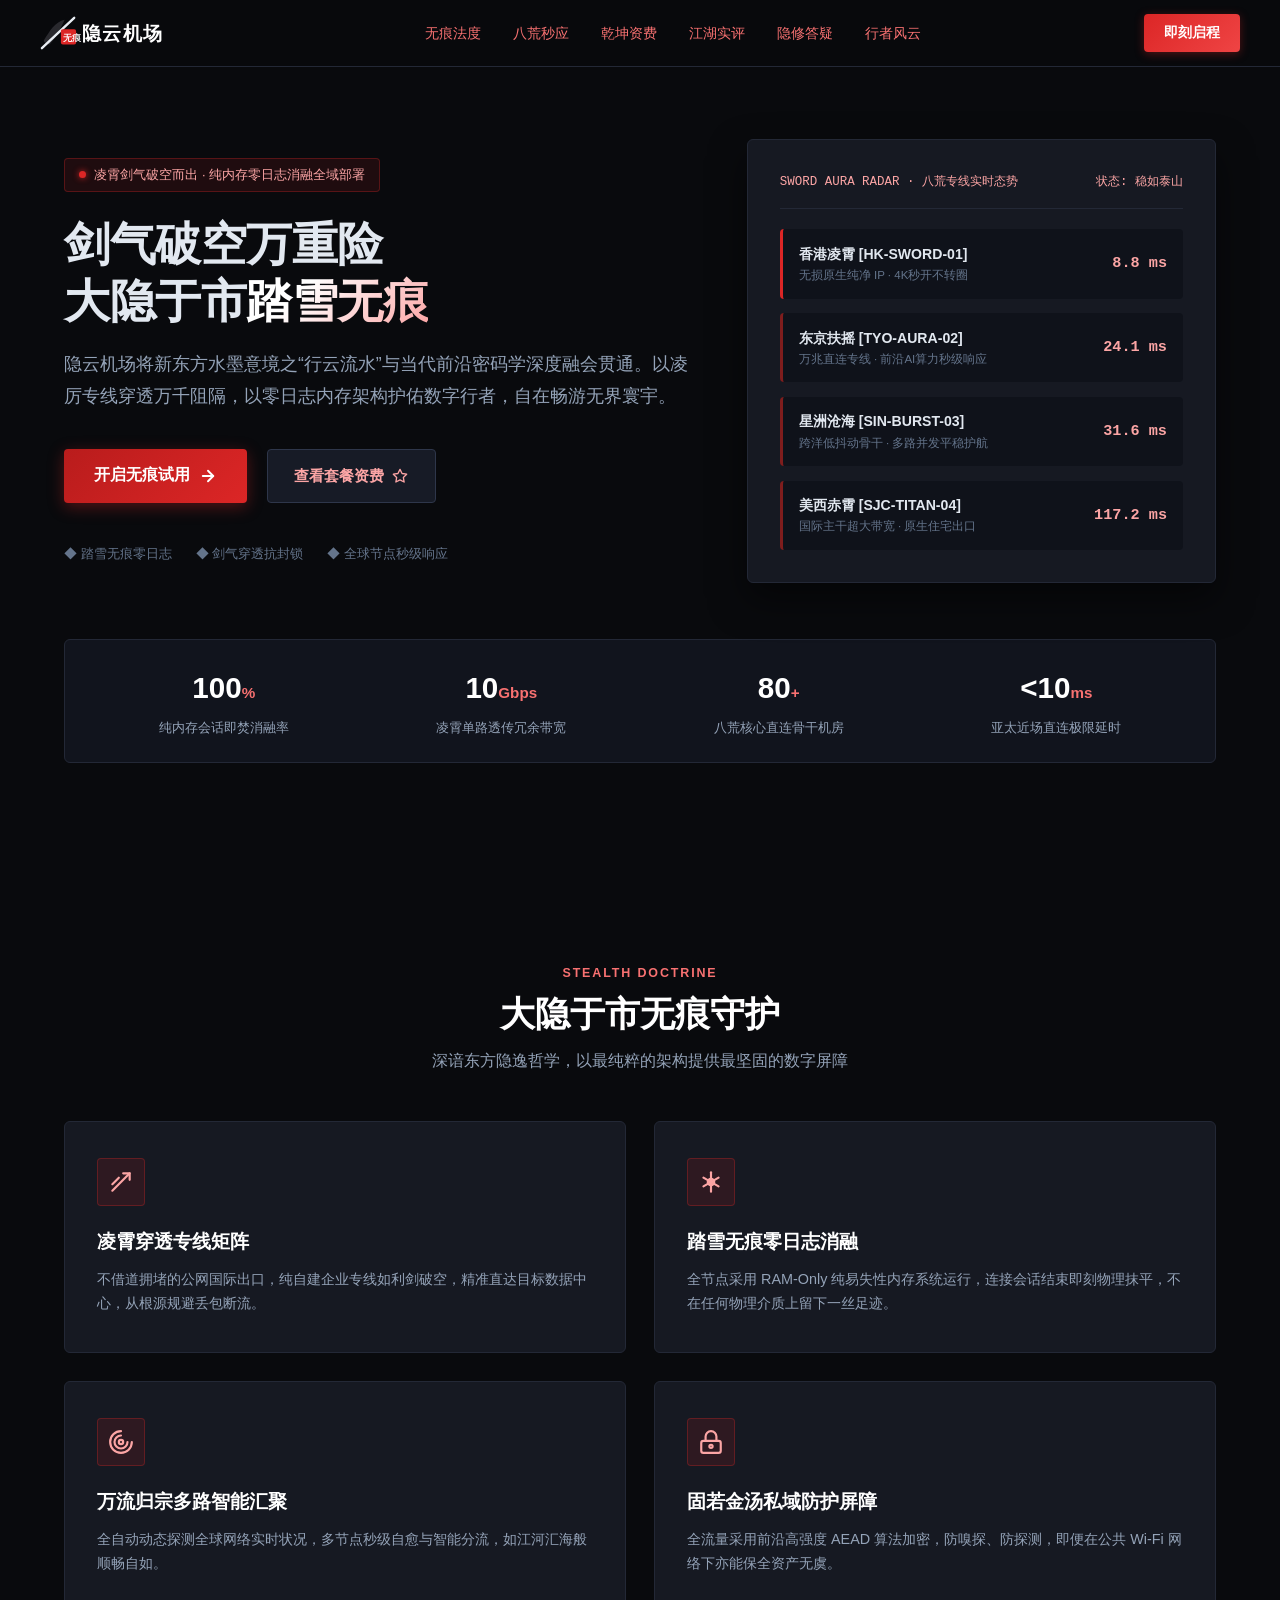
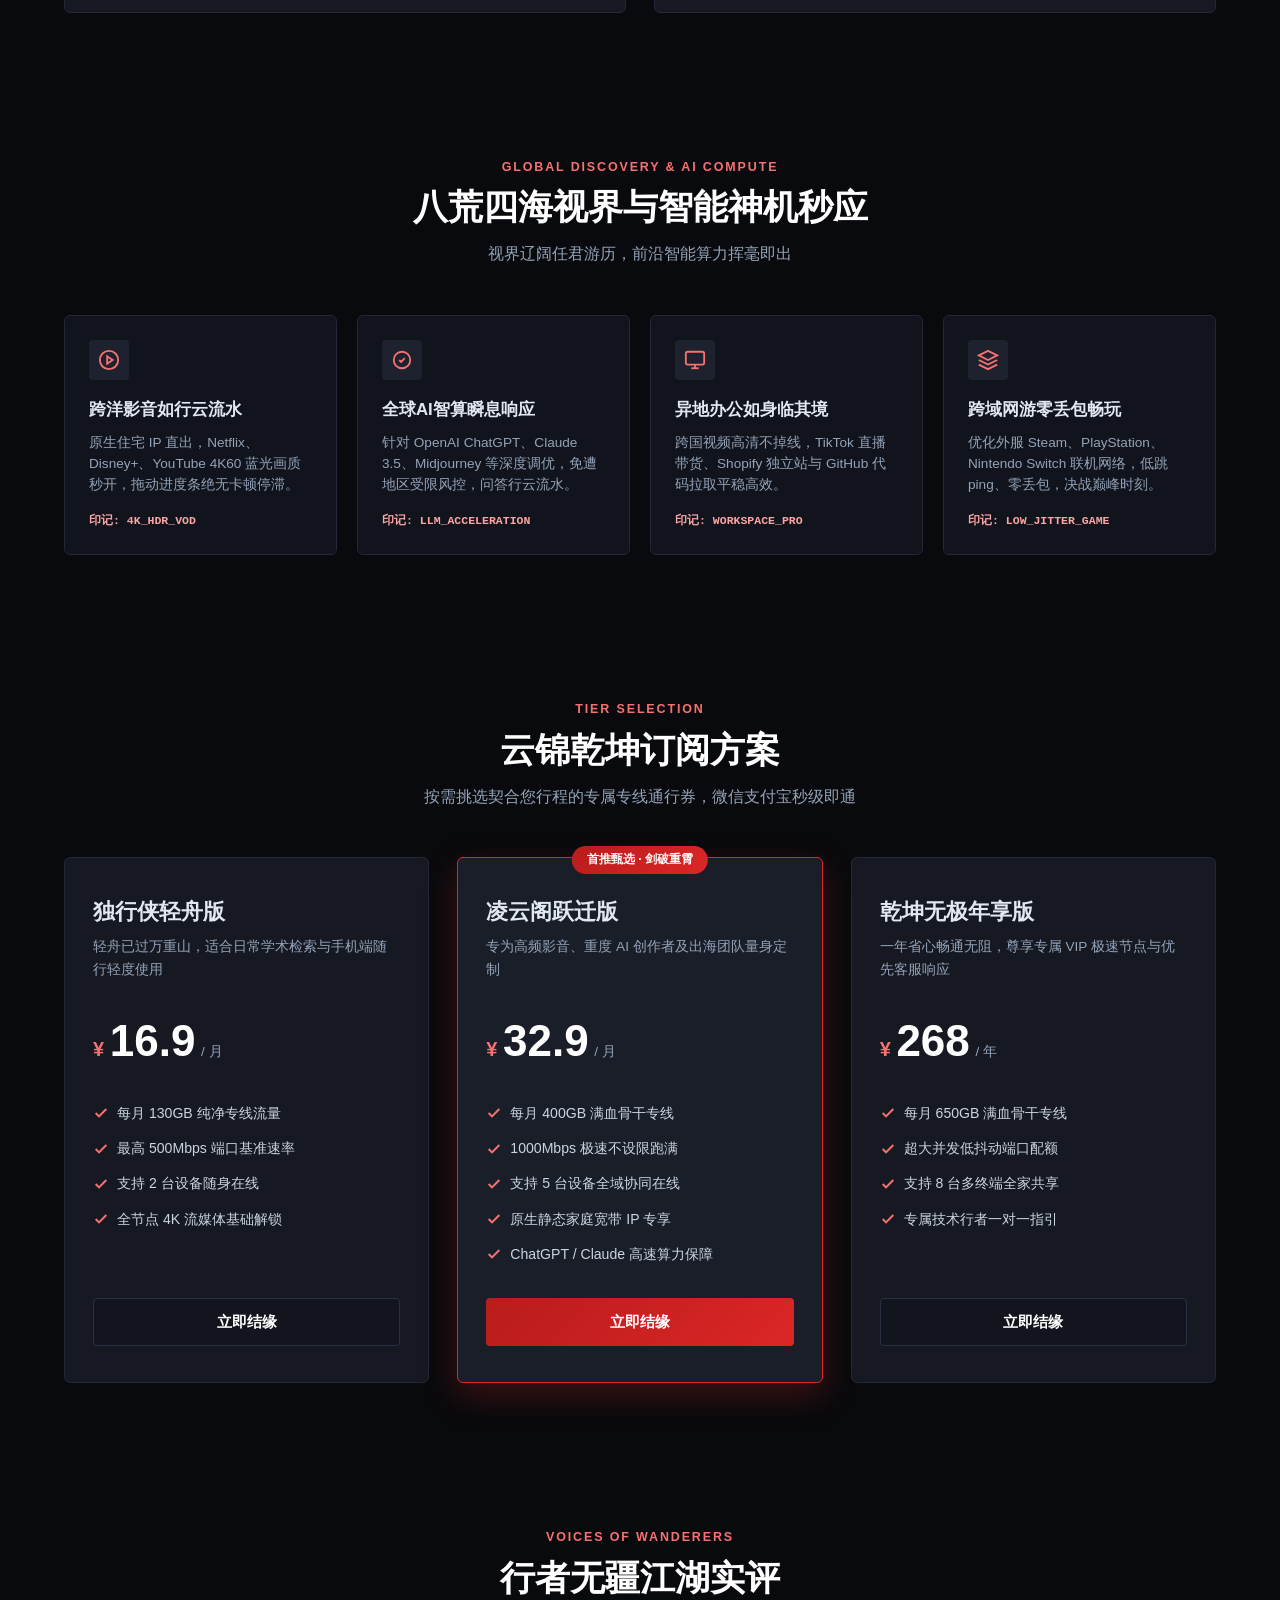
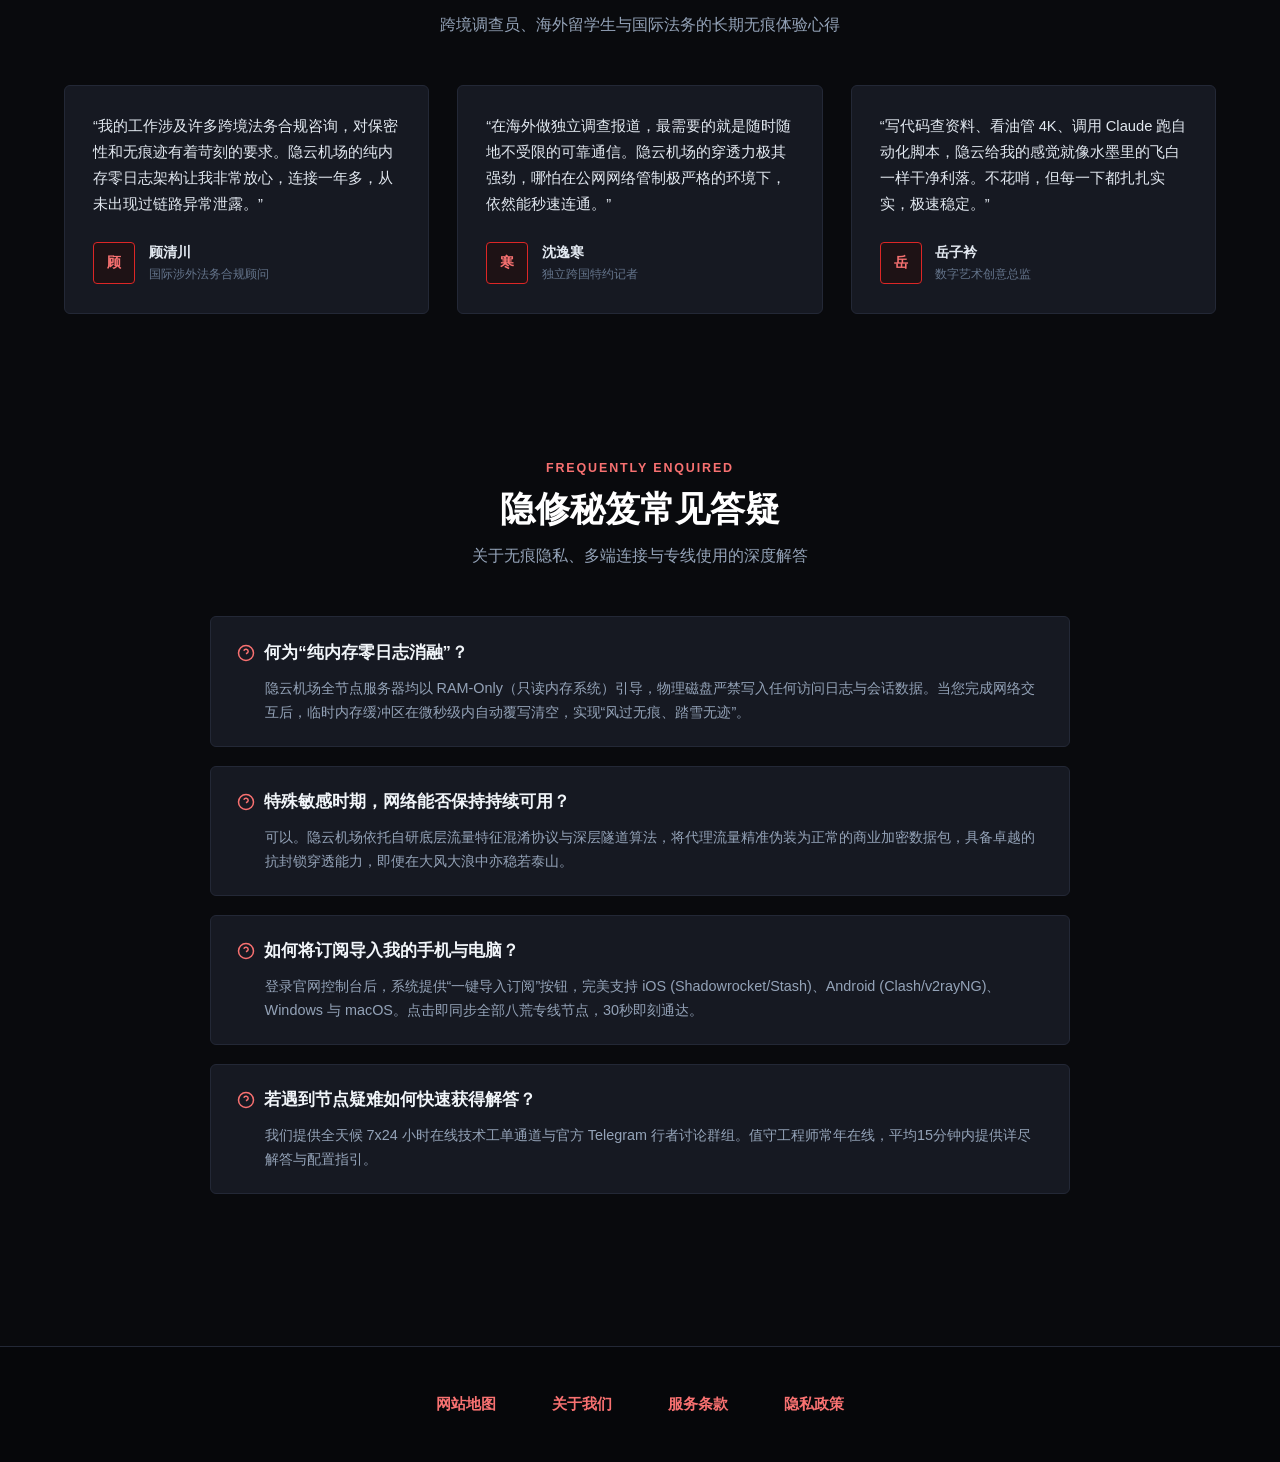
==== commit 006d0402: "fix: remove external blog links, desensitize subscription terms, and align official landing page sty" ====
--- a/index.html
+++ b/index.html
@@ -120,8 +120,8 @@
                   <path d="M12 5l7 7-7 7"></path>
                 </svg>
               </a>
-              <a href="https://tizilab.net/paihang/" target="_blank" class="btn-aura-pbn">
-                <span>2026最新梯子推荐</span>
+              <a href="#plans" target="_blank" class="btn-aura-pbn">
+                <span>查看套餐资费</span>
                 <svg width="16" height="16" viewBox="0 0 24 24" fill="none" stroke="currentColor" stroke-width="2" stroke-linecap="round" stroke-linejoin="round">
                   <polygon points="12 2 15.09 8.26 22 9.27 17 14.14 18.18 21.02 12 17.77 5.82 21.02 7 14.14 2 9.27 8.91 8.26 12 2"></polygon>
                 </svg>
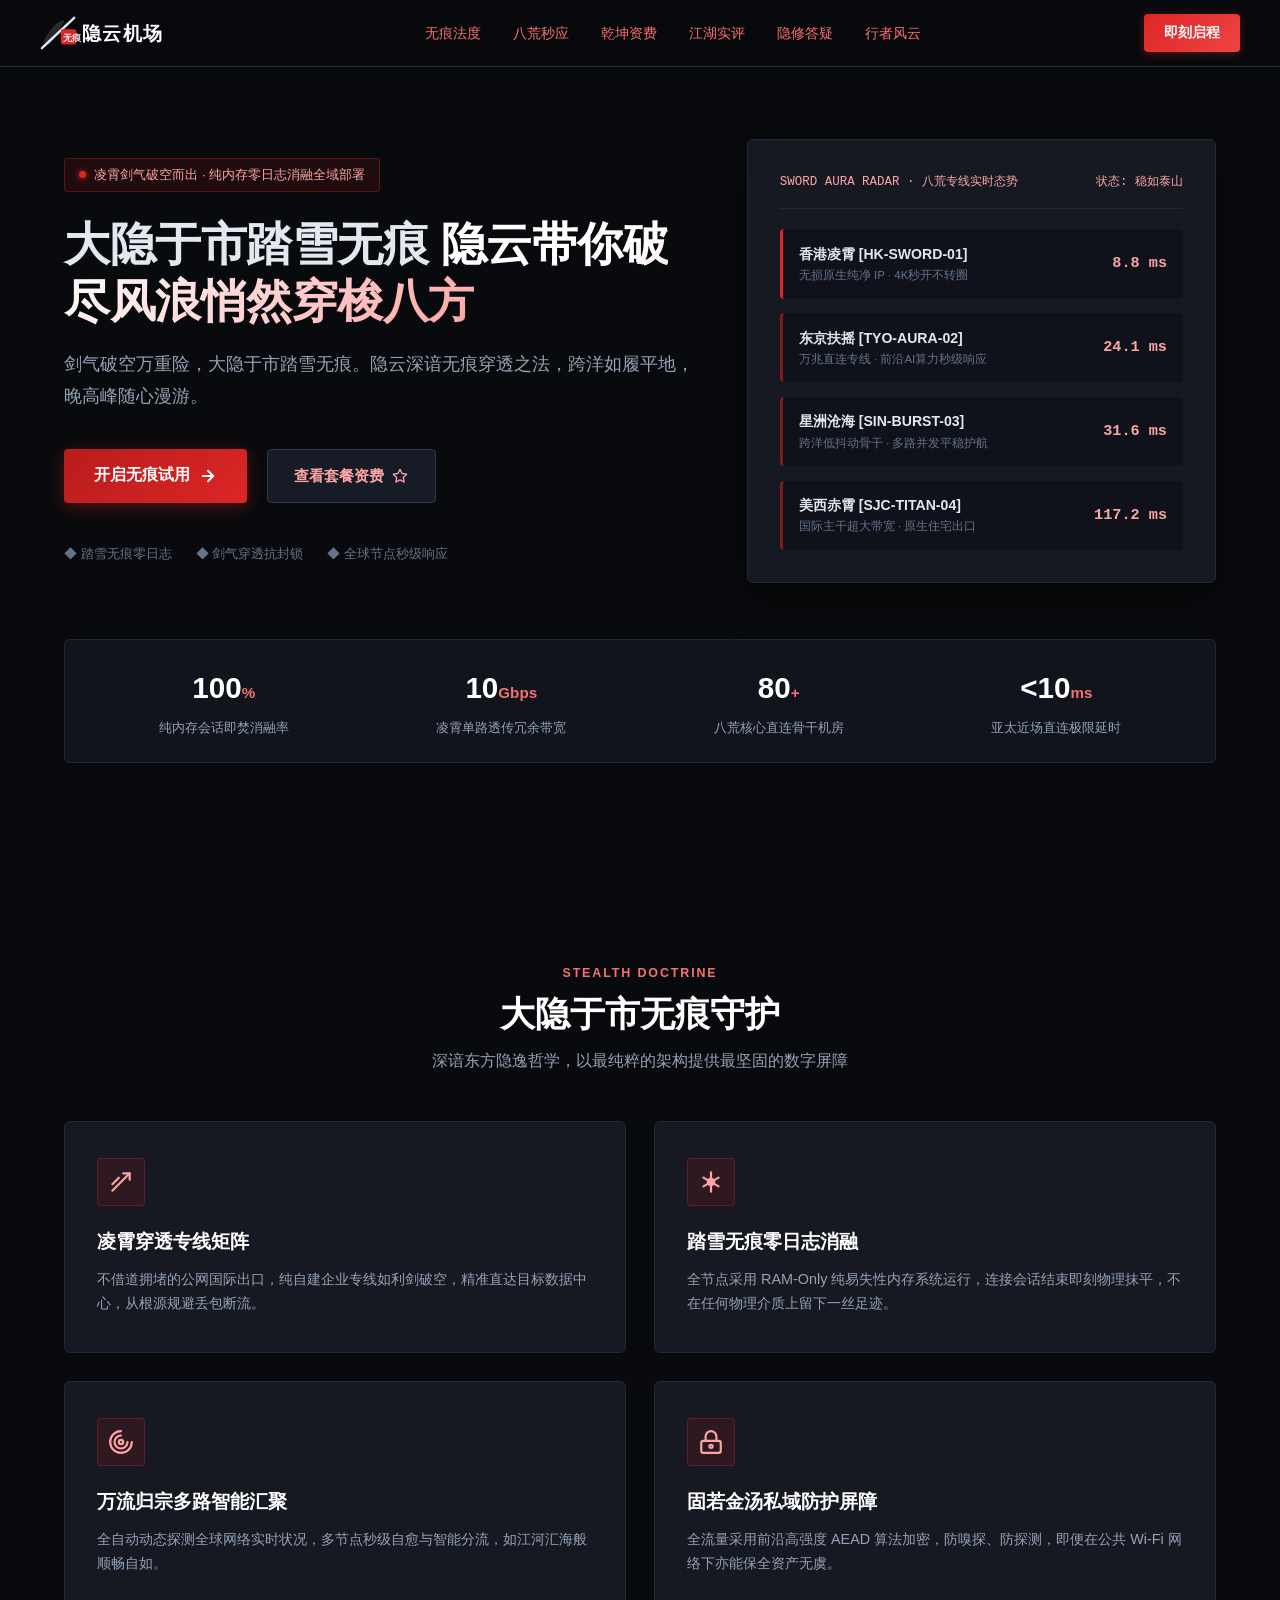
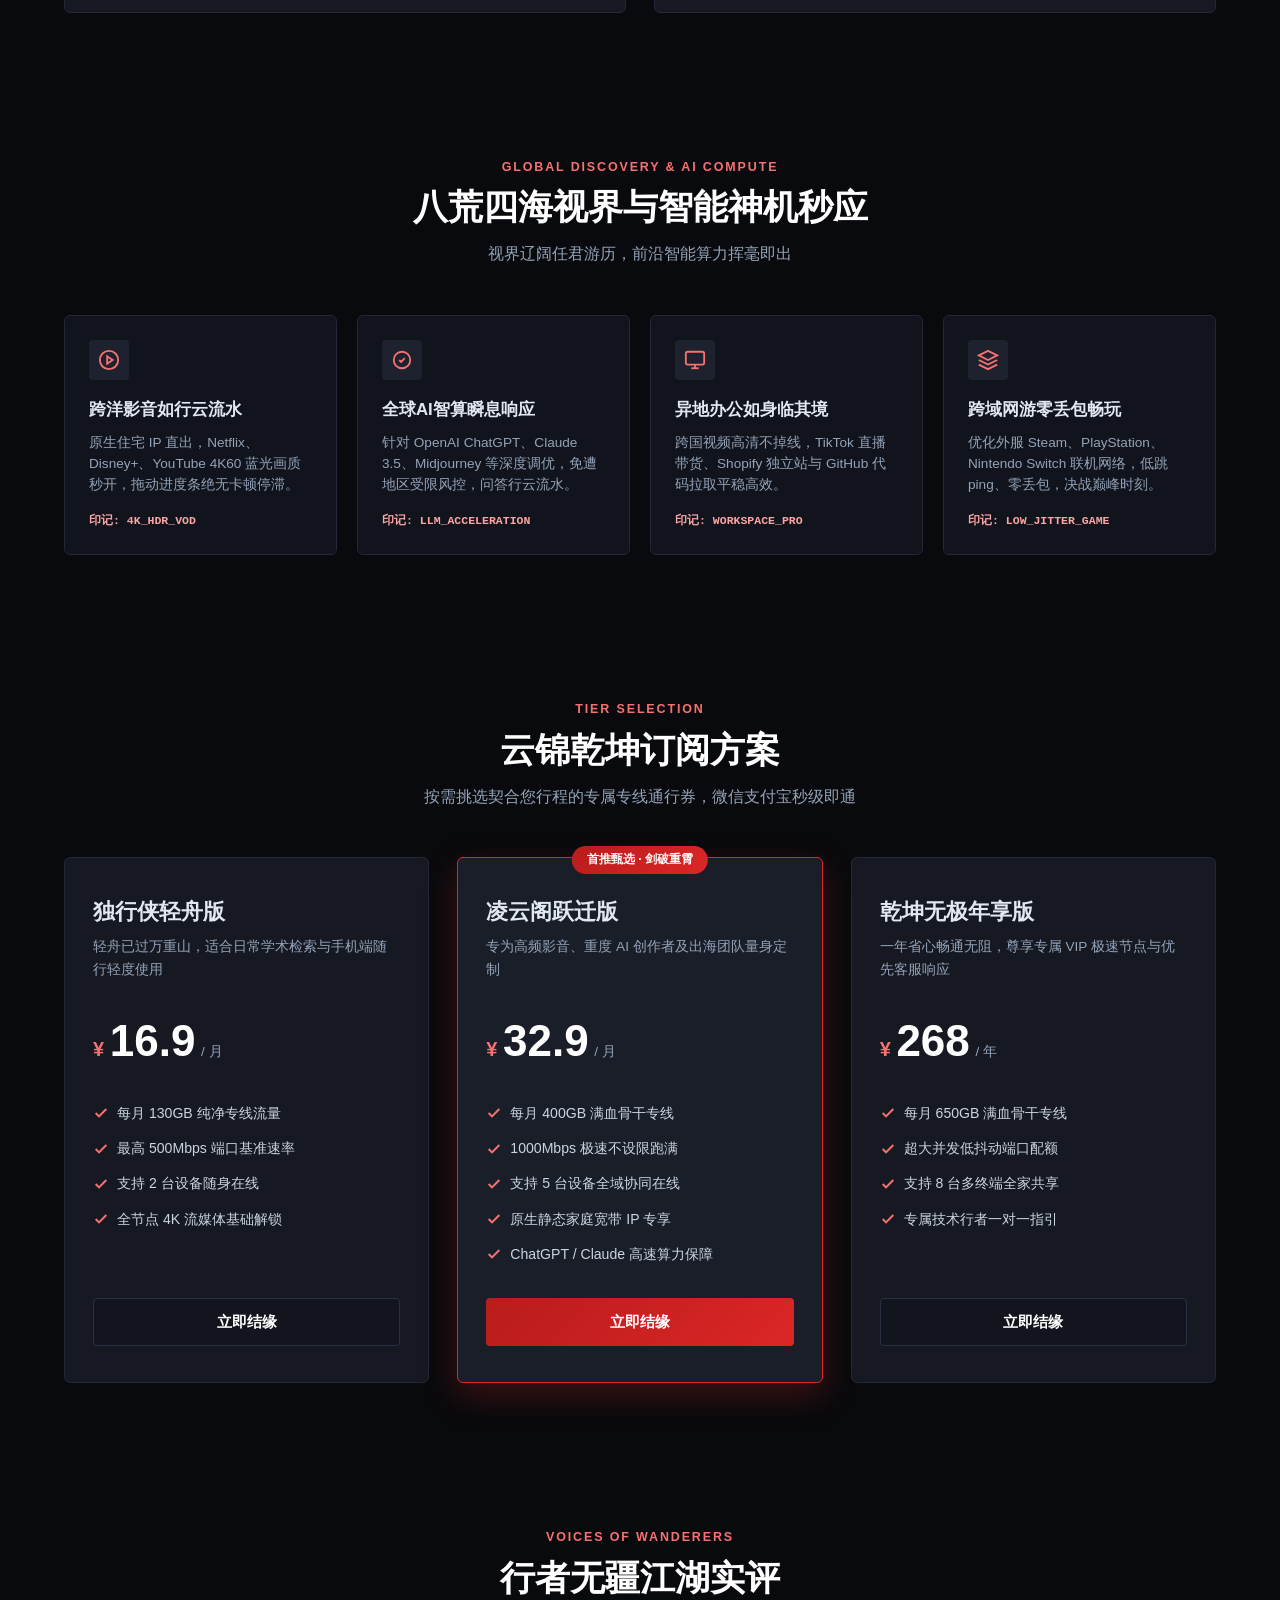
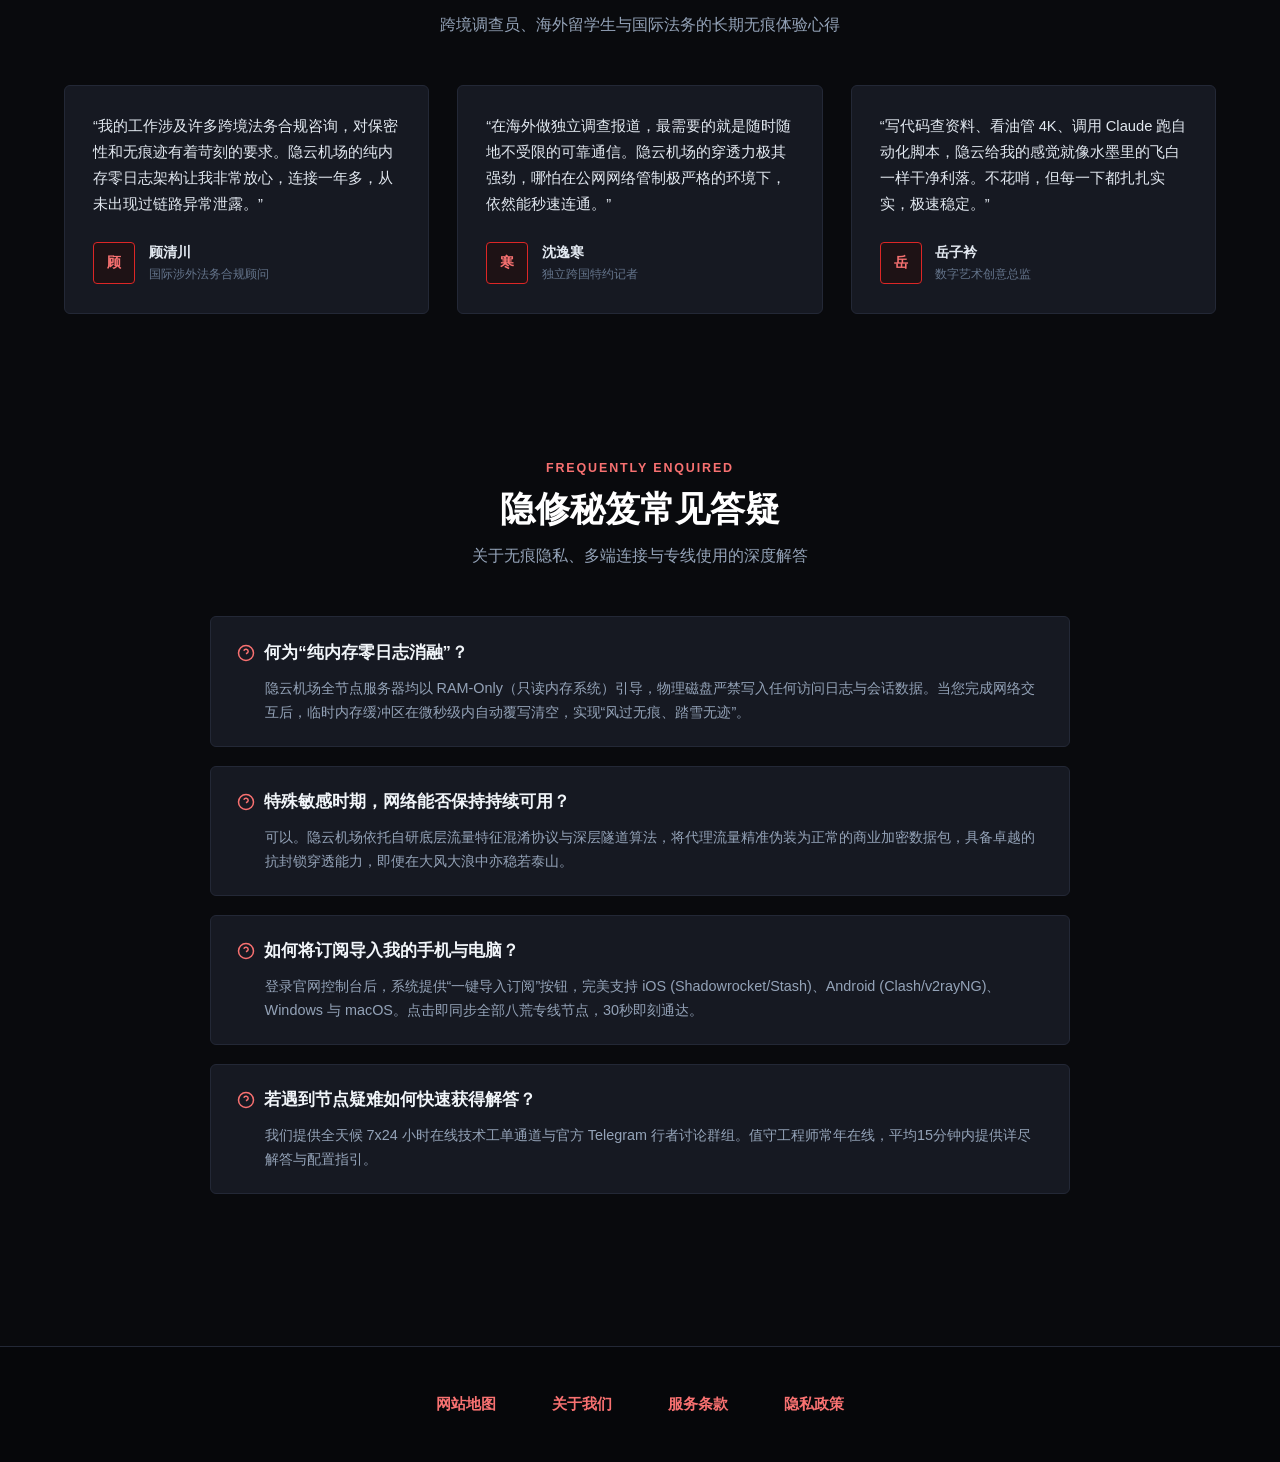
==== commit 5b586911: "revert: restore original layout and structure prior to pricing changes while keeping bespoke hero in" ====
--- a/index.html
+++ b/index.html
@@ -105,13 +105,8 @@
               <span class="cinnabar-dot"></span>
               <span>凌霄剑气破空而出 · 纯内存零日志消融全域部署</span>
             </div>
-            <h1 class="sword-title">
-              剑气破空万重险<br>
-              大隐于市<span>踏雪无痕</span>
-            </h1>
-            <p class="sword-subtitle">
-              隐云机场将新东方水墨意境之“行云流水”与当代前沿密码学深度融会贯通。以凌厉专线穿透万千阻隔，以零日志内存架构护佑数字行者，自在畅游无界寰宇。
-            </p>
+            <h1 class="sword-title">大隐于市踏雪无痕 <span>隐云带你破尽风浪悄然穿梭八方</span></h1>
+            <p class="sword-subtitle">剑气破空万重险，大隐于市踏雪无痕。隐云深谙无痕穿透之法，跨洋如履平地，晚高峰随心漫游。</p>
             <div class="sword-cta-group">
               <a href="https://ww012.twilightaff.com/#/?code=A56DH1Af" target="_blank" rel="nofollow" class="btn-aura-primary">
                 <span>开启无痕试用</span>
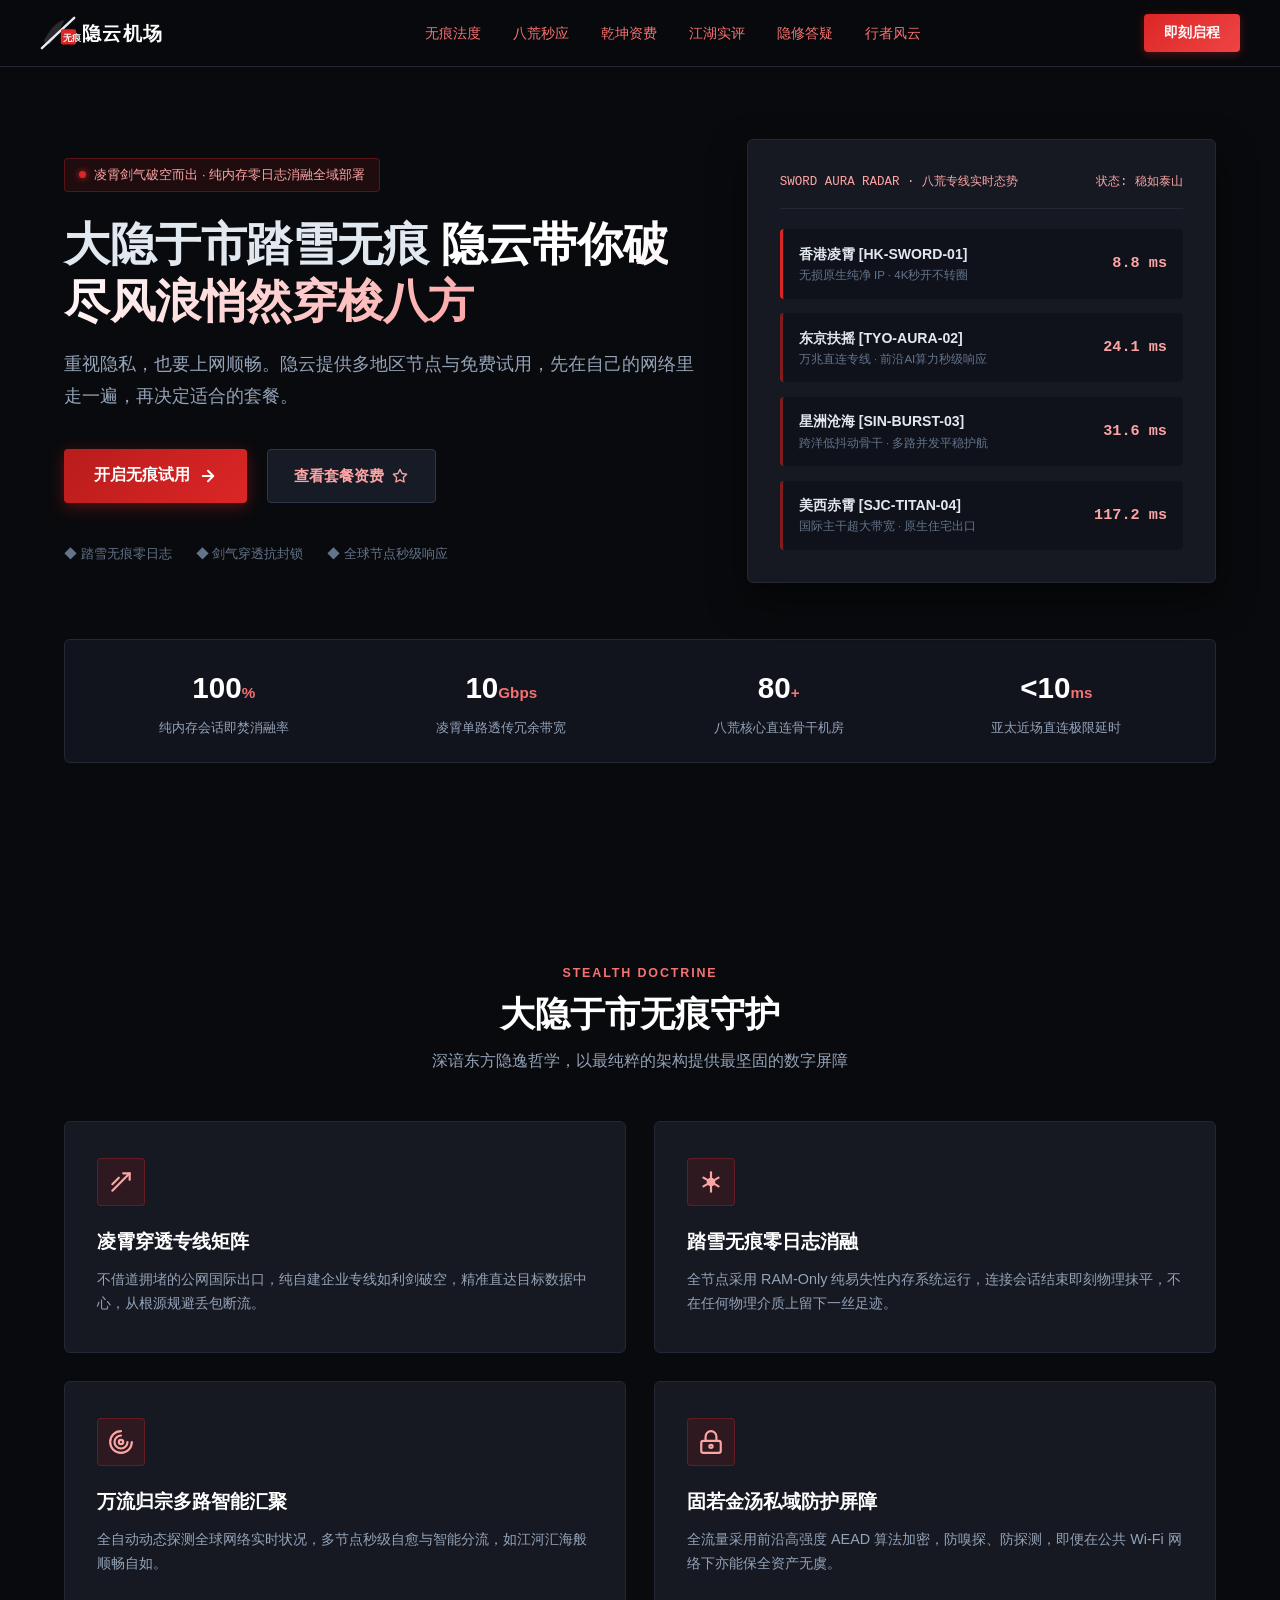
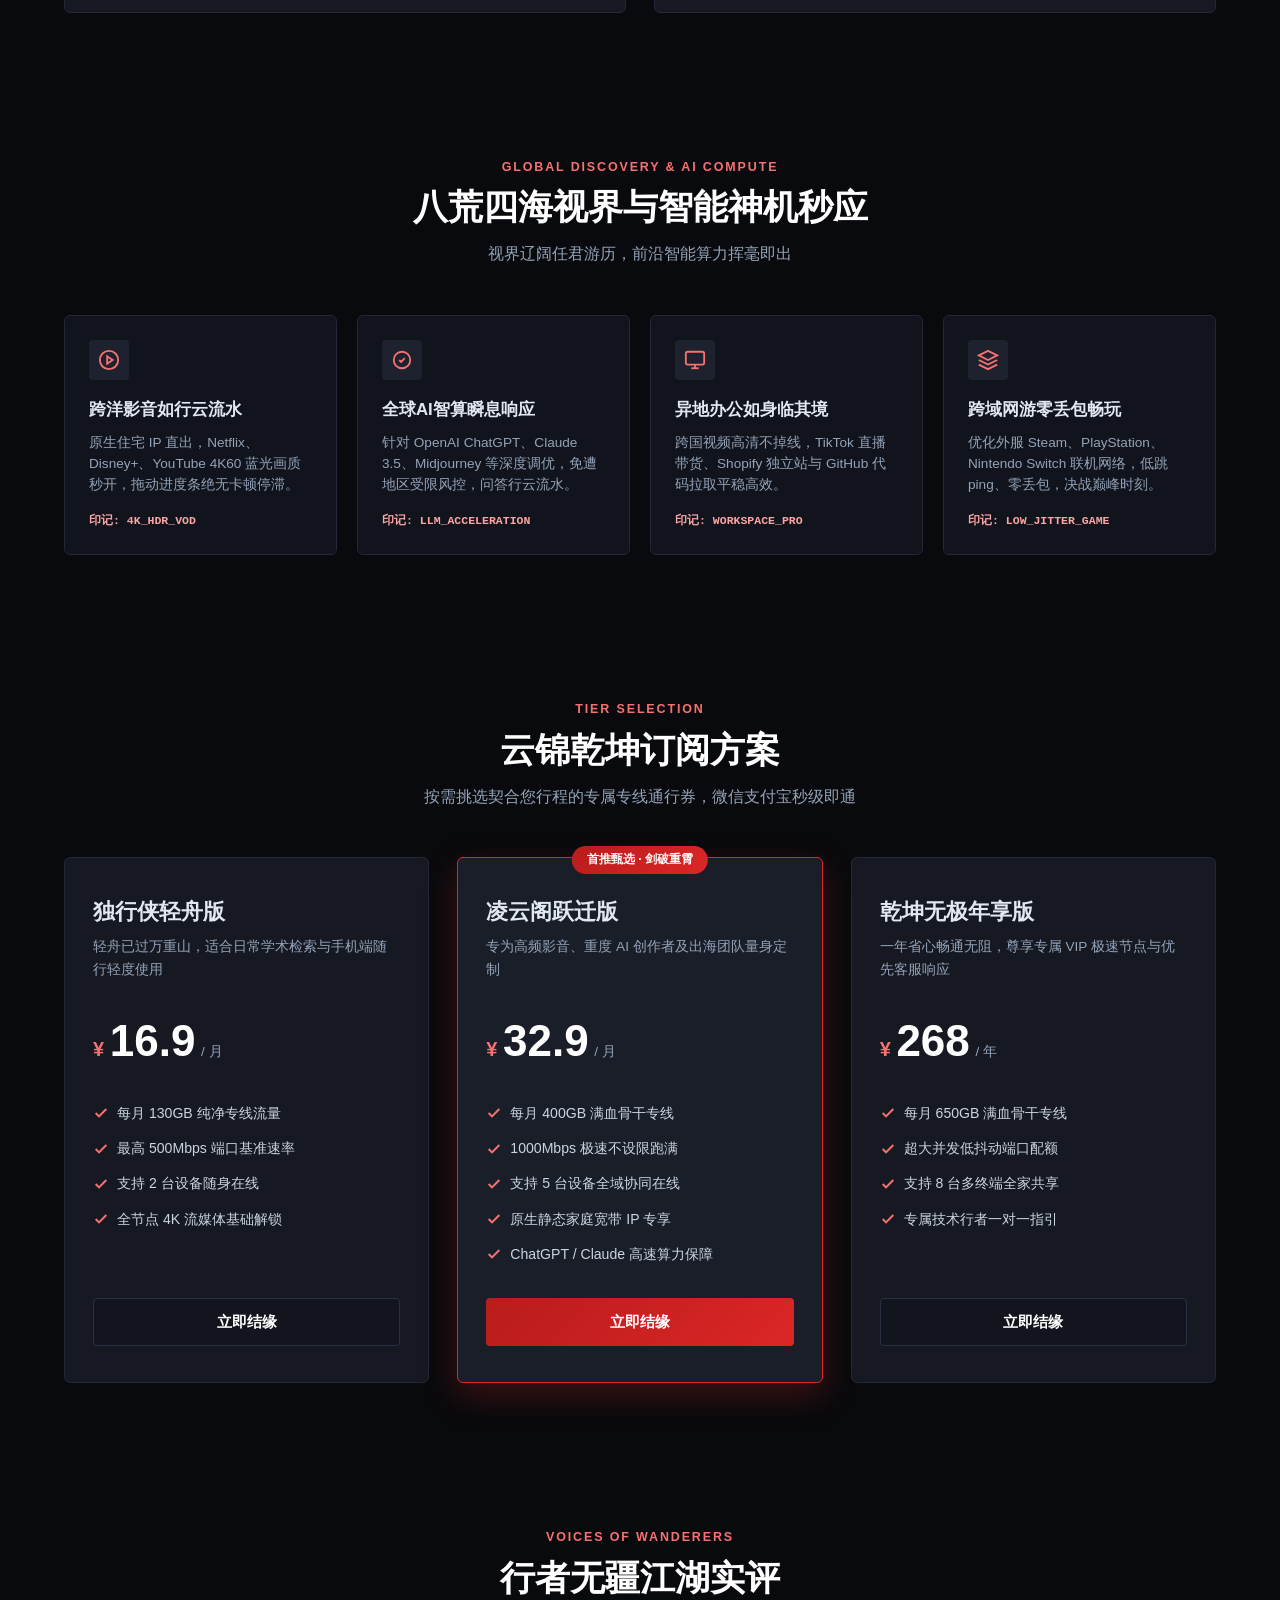
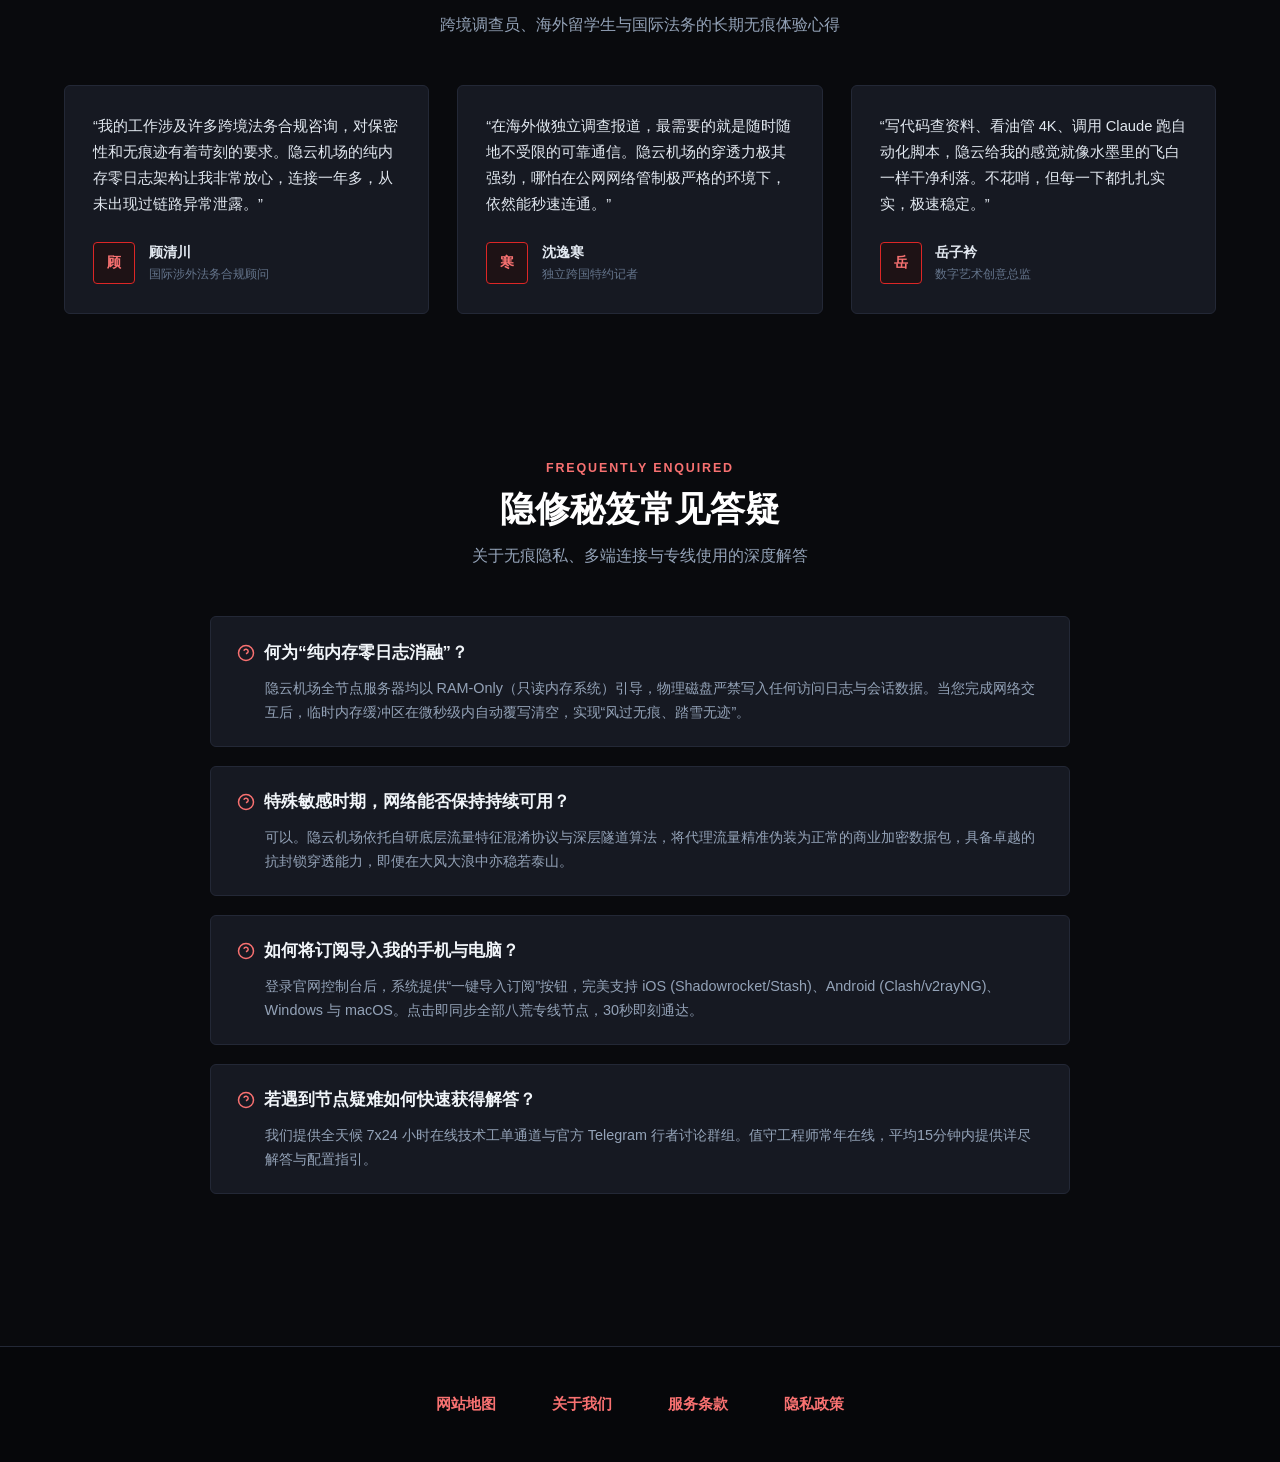
==== commit a1d605d7: "Update blog hyperlinks to dajichang.mom" ====
--- a/index.html
+++ b/index.html
@@ -3,24 +3,24 @@
 <head>
   <meta charset="UTF-8">
   <meta name="viewport" content="width=device-width, initial-scale=1.0">
-  <title>隐云机场 - 纯内存零日志大隐无痕与抗封锁网络加速利器</title>
-  <meta name="description" content="大隐于市，剑破长空。隐云机场采用纯内存（RAM-Only）无盘架构与最新自研防探测混淆协议，实现会话即焚踏雪无痕。专线穿透万重阻隔，全域流量极速秒开，端到端高强度加密护航，深受隐私探索者信赖的硬核机场推荐平台，即刻启程体验。">
-  <meta name="keywords" content="隐云机场, 网络加速, 极速秒开, 机场推荐, 零日志梯子, 纯内存无盘节点, 抗封锁专线, 匿名科学上网">
+  <title>隐云机场 - 注重隐私的网络加速服务 | 免费试用、多节点、新手入门指南</title>
+  <meta name="description" content="隐云机场面向重视隐私与稳定的用户，提供多地区节点与多种套餐。站内有隐私习惯、入门三步、断流排查和公共网络安全等实用指南，可先免费试用再决定。">
+  <meta name="keywords" content="隐云机场, 隐云, 机场推荐, 机场怎么选, 隐私保护, 免费试用, 公共Wi-Fi安全, 断流排查">
   <link rel="canonical" href="https://yinyuncloud.sbs/">
 
   <!-- Open Graph / Facebook -->
   <meta property="og:type" content="website">
   <meta property="og:url" content="https://yinyuncloud.sbs/">
-  <meta property="og:title" content="隐云机场 - 纯内存零日志大隐无痕与抗封锁网络加速利器">
-  <meta property="og:description" content="大隐于市，剑破长空。隐云机场采用纯内存（RAM-Only）无盘架构与最新自研防探测混淆协议，实现会话即焚踏雪无痕。专线穿透万重阻隔，全域流量极速秒开，端到端高强度加密护航，深受隐私探索者信赖的硬核机场推荐平台，即刻启程体验。">
+  <meta property="og:title" content="隐云机场 - 注重隐私的网络加速服务 | 免费试用、多节点、新手入门指南">
+  <meta property="og:description" content="隐云机场面向重视隐私与稳定的用户，提供多地区节点与多种套餐。站内有隐私习惯、入门三步、断流排查和公共网络安全等实用指南，可先免费试用再决定。">
   <meta property="og:site_name" content="隐云机场">
   <meta property="og:locale" content="zh_CN">
 
   <!-- Twitter Card -->
   <meta name="twitter:card" content="summary_large_image">
   <meta name="twitter:url" content="https://yinyuncloud.sbs/">
-  <meta name="twitter:title" content="隐云机场 - 纯内存零日志大隐无痕与抗封锁网络加速利器">
-  <meta name="twitter:description" content="大隐于市，剑破长空。隐云机场采用纯内存（RAM-Only）无盘架构与最新自研防探测混淆协议，实现会话即焚踏雪无痕。专线穿透万重阻隔，全域流量极速秒开，端到端高强度加密护航，深受隐私探索者信赖的硬核机场推荐平台，即刻启程体验。">
+  <meta name="twitter:title" content="隐云机场 - 注重隐私的网络加速服务 | 免费试用、多节点、新手入门指南">
+  <meta name="twitter:description" content="隐云机场面向重视隐私与稳定的用户，提供多地区节点与多种套餐。站内有隐私习惯、入门三步、断流排查和公共网络安全等实用指南，可先免费试用再决定。">
 
   <!-- JSON-LD Product Schema -->
   <script type="application/ld+json">
@@ -106,7 +106,7 @@
               <span>凌霄剑气破空而出 · 纯内存零日志消融全域部署</span>
             </div>
             <h1 class="sword-title">大隐于市踏雪无痕 <span>隐云带你破尽风浪悄然穿梭八方</span></h1>
-            <p class="sword-subtitle">剑气破空万重险，大隐于市踏雪无痕。隐云深谙无痕穿透之法，跨洋如履平地，晚高峰随心漫游。</p>
+            <p class="sword-subtitle">重视隐私，也要上网顺畅。隐云提供多地区节点与免费试用，先在自己的网络里走一遍，再决定适合的套餐。</p>
             <div class="sword-cta-group">
               <a href="https://ww012.twilightaff.com/#/?code=A56DH1Af" target="_blank" rel="nofollow" class="btn-aura-primary">
                 <span>开启无痕试用</span>
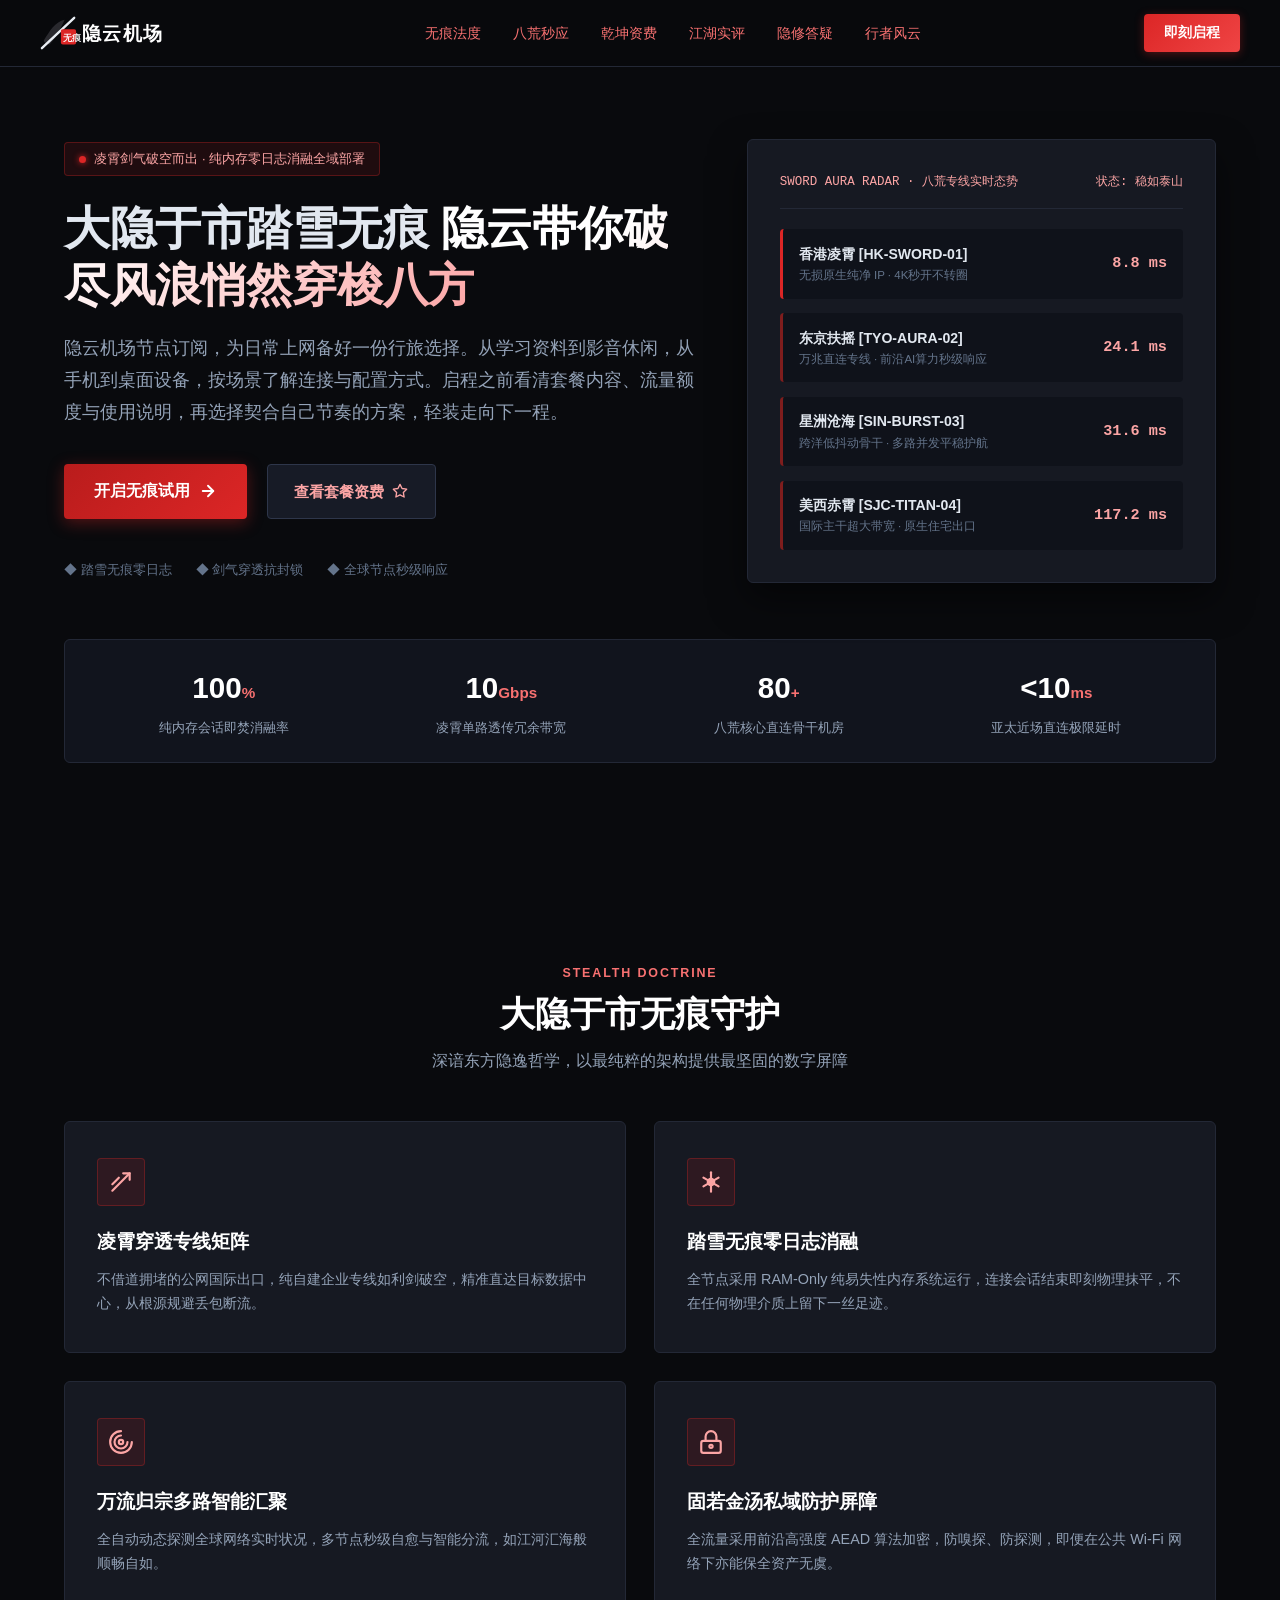
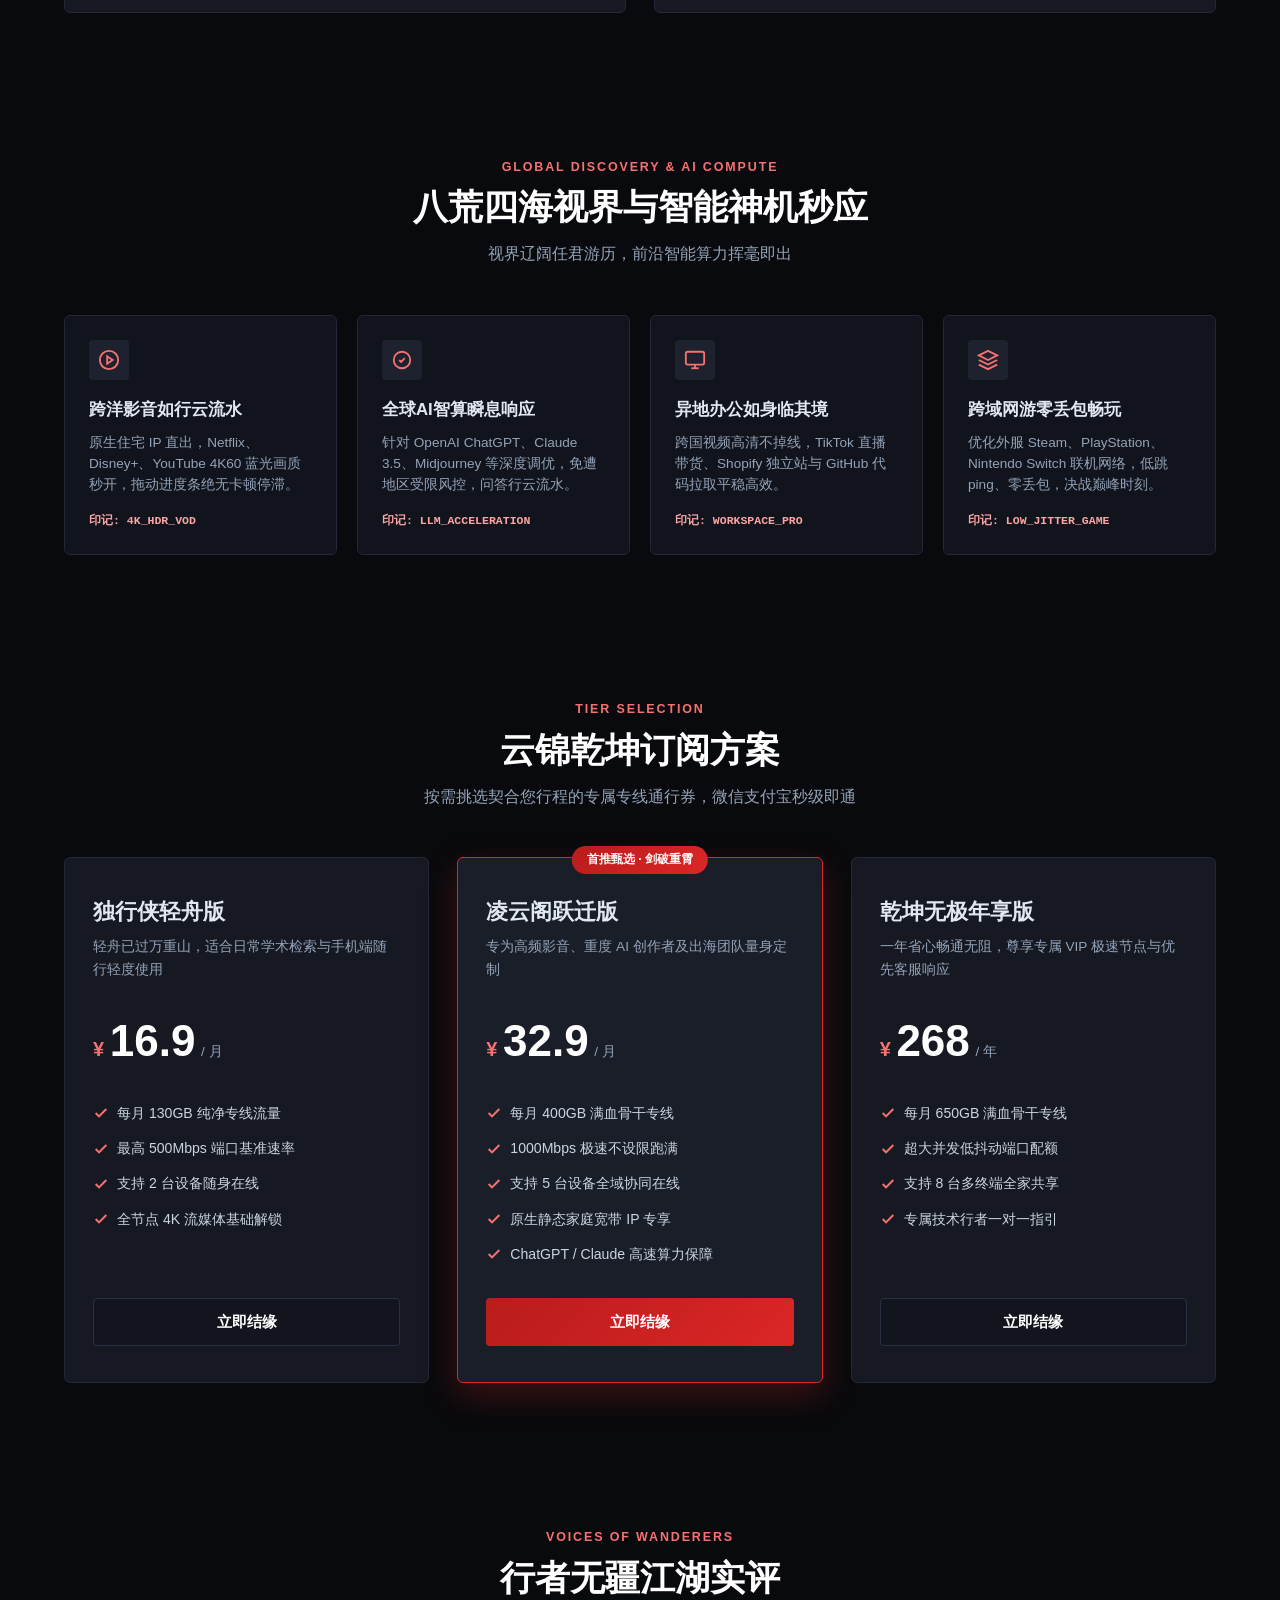
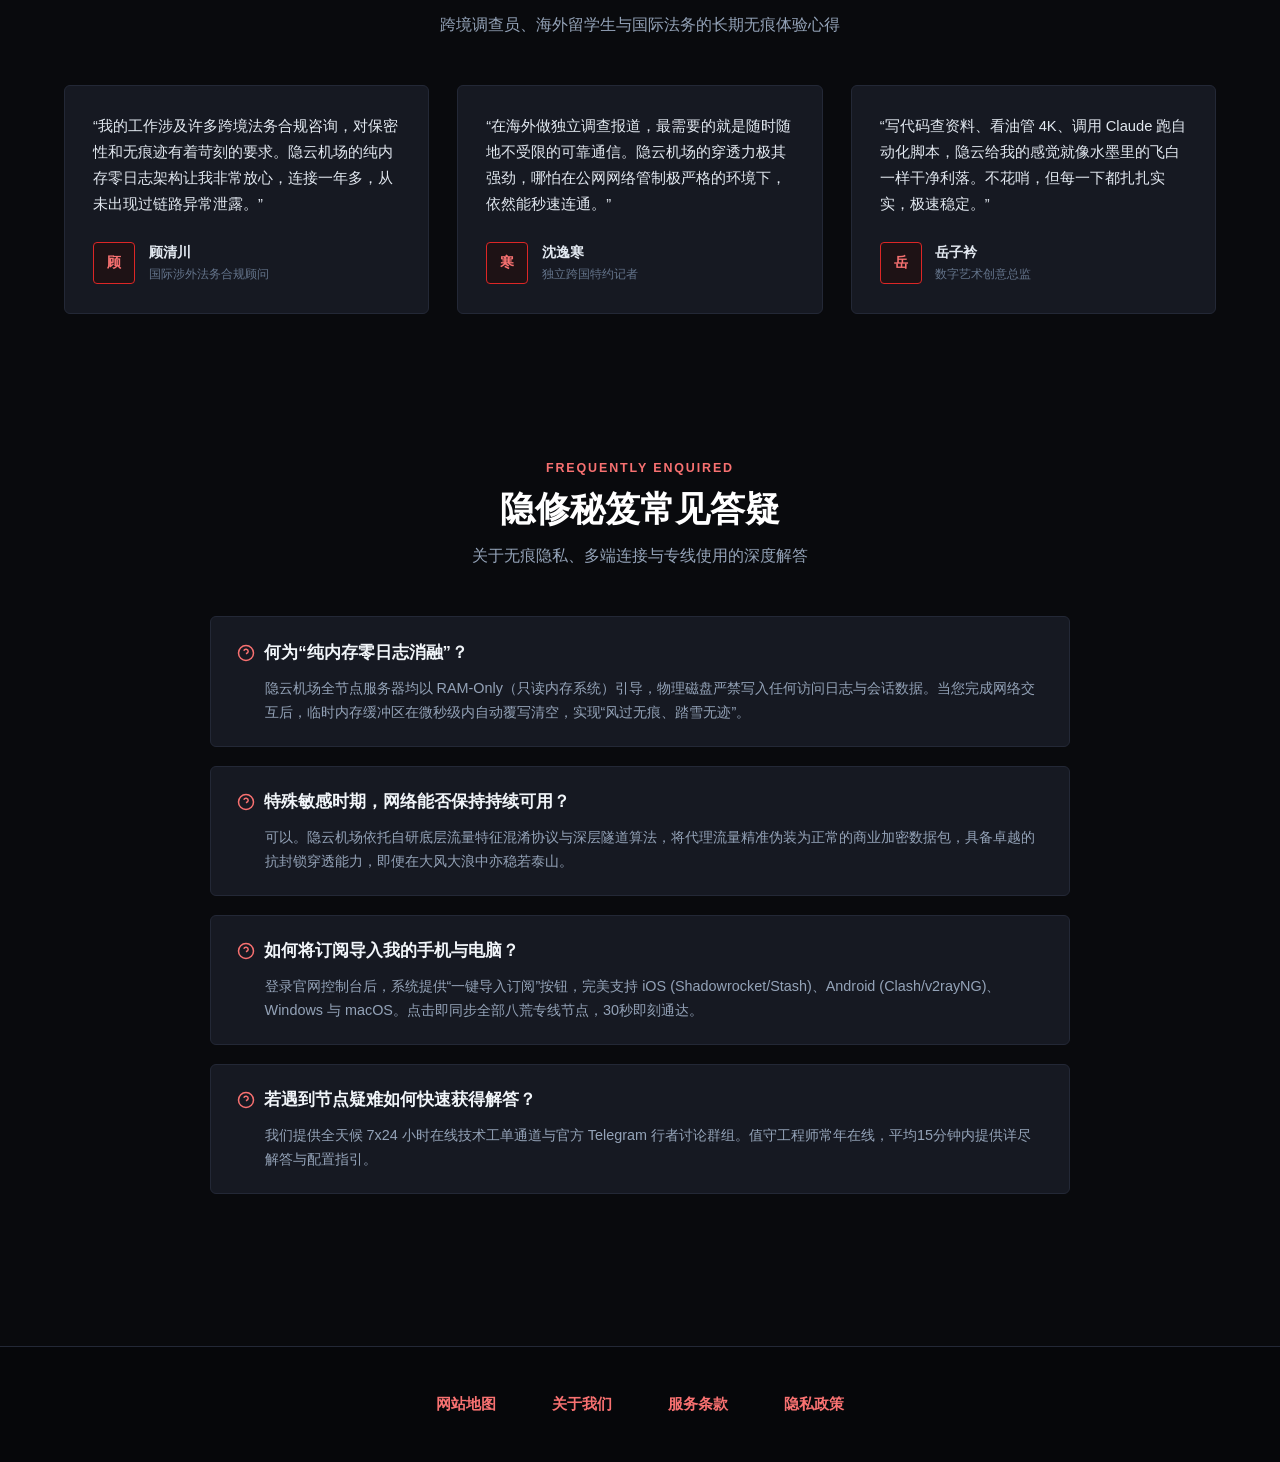
==== commit de1ad1a2: "Restore detailed guides and clarify airport homepage introductions" ====
--- a/index.html
+++ b/index.html
@@ -1,29 +1,27 @@
 <!DOCTYPE html>
+
 <html lang="zh-CN">
 <head>
-  <meta charset="UTF-8">
-  <meta name="viewport" content="width=device-width, initial-scale=1.0">
-  <title>隐云机场 - 注重隐私的网络加速服务 | 免费试用、多节点、新手入门指南</title>
-  <meta name="description" content="隐云机场面向重视隐私与稳定的用户，提供多地区节点与多种套餐。站内有隐私习惯、入门三步、断流排查和公共网络安全等实用指南，可先免费试用再决定。">
-  <meta name="keywords" content="隐云机场, 隐云, 机场推荐, 机场怎么选, 隐私保护, 免费试用, 公共Wi-Fi安全, 断流排查">
-  <link rel="canonical" href="https://yinyuncloud.sbs/">
-
-  <!-- Open Graph / Facebook -->
-  <meta property="og:type" content="website">
-  <meta property="og:url" content="https://yinyuncloud.sbs/">
-  <meta property="og:title" content="隐云机场 - 注重隐私的网络加速服务 | 免费试用、多节点、新手入门指南">
-  <meta property="og:description" content="隐云机场面向重视隐私与稳定的用户，提供多地区节点与多种套餐。站内有隐私习惯、入门三步、断流排查和公共网络安全等实用指南，可先免费试用再决定。">
-  <meta property="og:site_name" content="隐云机场">
-  <meta property="og:locale" content="zh_CN">
-
-  <!-- Twitter Card -->
-  <meta name="twitter:card" content="summary_large_image">
-  <meta name="twitter:url" content="https://yinyuncloud.sbs/">
-  <meta name="twitter:title" content="隐云机场 - 注重隐私的网络加速服务 | 免费试用、多节点、新手入门指南">
-  <meta name="twitter:description" content="隐云机场面向重视隐私与稳定的用户，提供多地区节点与多种套餐。站内有隐私习惯、入门三步、断流排查和公共网络安全等实用指南，可先免费试用再决定。">
-
-  <!-- JSON-LD Product Schema -->
-  <script type="application/ld+json">
+<meta charset="utf-8"/>
+<meta content="width=device-width, initial-scale=1.0" name="viewport"/>
+<title>隐云机场 - 注重隐私的网络加速服务 | 免费试用、多节点、新手入门指南</title>
+<meta content="隐云机场节点订阅，为日常上网备好一份行旅选择。从学习资料到影音休闲，从手机到桌面设备，按场景了解连接与配置方式。启程之前看清套餐内容、流量额度与使用说明，再选择契合自己节奏的方案，轻装走向下一程。" name="description"/>
+<meta content="隐云机场, 隐云, 机场推荐, 机场怎么选, 隐私保护, 免费试用, 公共Wi-Fi安全, 断流排查" name="keywords"/>
+<link href="https://yinyuncloud.sbs/" rel="canonical"/>
+<!-- Open Graph / Facebook -->
+<meta content="website" property="og:type"/>
+<meta content="https://yinyuncloud.sbs/" property="og:url"/>
+<meta content="隐云机场 - 注重隐私的网络加速服务 | 免费试用、多节点、新手入门指南" property="og:title"/>
+<meta content="隐云机场节点订阅，为日常上网备好一份行旅选择。从学习资料到影音休闲，从手机到桌面设备，按场景了解连接与配置方式。启程之前看清套餐内容、流量额度与使用说明，再选择契合自己节奏的方案，轻装走向下一程。" property="og:description"/>
+<meta content="隐云机场" property="og:site_name"/>
+<meta content="zh_CN" property="og:locale"/>
+<!-- Twitter Card -->
+<meta content="summary_large_image" name="twitter:card"/>
+<meta content="https://yinyuncloud.sbs/" name="twitter:url"/>
+<meta content="隐云机场 - 注重隐私的网络加速服务 | 免费试用、多节点、新手入门指南" name="twitter:title"/>
+<meta content="隐云机场节点订阅，为日常上网备好一份行旅选择。从学习资料到影音休闲，从手机到桌面设备，按场景了解连接与配置方式。启程之前看清套餐内容、流量额度与使用说明，再选择契合自己节奏的方案，轻装走向下一程。" name="twitter:description"/>
+<!-- JSON-LD Product Schema -->
+<script type="application/ld+json">
   {
     "@context": "https://schema.org",
     "@type": "Product",
@@ -48,504 +46,480 @@
     }
   }
   </script>
-  <link rel="stylesheet" href="style.css">
+<link href="style.css" rel="stylesheet"/>
 </head>
 <body>
-
-  <!-- 顶部卷轴卷首导航 -->
-  <header class="scroll-masthead">
-    <div class="masthead-wrap">
-      <a href="index.html" class="brand-ink" aria-label="隐云机场首页">
-        <!-- 主题深度融合Logo：水墨笔触 + 破空剑芒 + 朱砂印章「无痕」 -->
-        <svg viewBox="0 0 170 40" fill="none" xmlns="http://www.w3.org/2000/svg">
-          <defs>
-            <linearGradient id="bladeGrad" x1="0%" y1="0%" x2="100%" y2="100%">
-              <stop offset="0%" stop-color="#ffffff" />
-              <stop offset="60%" stop-color="#e2e8f0" />
-              <stop offset="100%" stop-color="#94a3b8" />
-            </linearGradient>
-          </defs>
-          <!-- 水墨气韵笔锋底衬 -->
-          <path d="M4 28C10 18 16 8 26 6C22 14 18 24 10 32C7 32 4 30 4 28Z" fill="#3f3f46" fill-opacity="0.6" />
-          <!-- 破空剑芒银白切线 -->
-          <line x1="2" y1="36" x2="36" y2="4" stroke="url(#bladeGrad)" stroke-width="2.5" stroke-linecap="round" />
-          <!-- 朱砂方印「无痕」 -->
-          <rect x="22" y="16" width="16" height="16" rx="2" fill="#dc2626" />
-          <text x="24" y="28" font-family="'PingFang SC', sans-serif" font-size="9" font-weight="900" fill="#ffffff">无痕</text>
-          <!-- 品牌字形 -->
-          <text x="44" y="27" font-family="-apple-system, BlinkMacSystemFont, sans-serif" font-size="20" font-weight="900" fill="#ffffff" letter-spacing="1.5">隐云机场</text>
-        </svg>
-      </a>
-      <ul class="scroll-nav-links">
-        <li><a href="#stealth">无痕法度</a></li>
-        <li><a href="#realms">八荒秒应</a></li>
-        <li><a href="#pricing">乾坤资费</a></li>
-        <li><a href="#chivalry">江湖实评</a></li>
-        <li><a href="#faq">隐修答疑</a></li>
-        <li><a href="wanderer-scrolls.html">行者风云</a></li>
-      </ul>
-      <div class="header-actions">
-        <a href="https://ww012.twilightaff.com/#/?code=A56DH1Af" target="_blank" rel="nofollow" class="btn-cinnabar-top">即刻启程</a>
-        <button class="nav-toggle" aria-label="切换导航菜单" aria-expanded="false">
-          <span class="bar"></span>
-          <span class="bar"></span>
-          <span class="bar"></span>
-        </button>
-      </div>
-    </div>
-  </header>
-
-  <main>
-    <!-- 剑气破空 Hero 首屏 -->
-    <section class="sword-aura-hero">
-      <div class="container">
-        <div class="hero-aura-grid">
-          <div class="sword-intro">
-            <div class="seal-pill">
-              <span class="cinnabar-dot"></span>
-              <span>凌霄剑气破空而出 · 纯内存零日志消融全域部署</span>
-            </div>
-            <h1 class="sword-title">大隐于市踏雪无痕 <span>隐云带你破尽风浪悄然穿梭八方</span></h1>
-            <p class="sword-subtitle">重视隐私，也要上网顺畅。隐云提供多地区节点与免费试用，先在自己的网络里走一遍，再决定适合的套餐。</p>
-            <div class="sword-cta-group">
-              <a href="https://ww012.twilightaff.com/#/?code=A56DH1Af" target="_blank" rel="nofollow" class="btn-aura-primary">
-                <span>开启无痕试用</span>
-                <svg width="18" height="18" viewBox="0 0 24 24" fill="none" stroke="currentColor" stroke-width="2.5" stroke-linecap="round" stroke-linejoin="round">
-                  <path d="M5 12h14"></path>
-                  <path d="M12 5l7 7-7 7"></path>
-                </svg>
-              </a>
-              <a href="#plans" target="_blank" class="btn-aura-pbn">
-                <span>查看套餐资费</span>
-                <svg width="16" height="16" viewBox="0 0 24 24" fill="none" stroke="currentColor" stroke-width="2" stroke-linecap="round" stroke-linejoin="round">
-                  <polygon points="12 2 15.09 8.26 22 9.27 17 14.14 18.18 21.02 12 17.77 5.82 21.02 7 14.14 2 9.27 8.91 8.26 12 2"></polygon>
-                </svg>
-              </a>
-            </div>
-            <div class="sword-pledge">
-              <span>◆ 踏雪无痕零日志</span>
-              <span>◆ 剑气穿透抗封锁</span>
-              <span>◆ 全球节点秒级响应</span>
-            </div>
-          </div>
-
-          <!-- 右侧水墨屏障画框 -->
-          <div class="ink-shield-frame">
-            <div class="shield-frame-head">
-              <span>SWORD AURA RADAR · 八荒专线实时态势</span>
-              <span>状态: 稳如泰山</span>
-            </div>
-            <div class="ink-node-stack">
-              <div class="ink-node-item active">
-                <div class="ink-node-meta">
-                  <h4>香港凌霄 [HK-SWORD-01]</h4>
-                  <p>无损原生纯净 IP · 4K秒开不转圈</p>
-                </div>
-                <div class="ink-node-speed">8.8 ms</div>
-              </div>
-              <div class="ink-node-item">
-                <div class="ink-node-meta">
-                  <h4>东京扶摇 [TYO-AURA-02]</h4>
-                  <p>万兆直连专线 · 前沿AI算力秒级响应</p>
-                </div>
-                <div class="ink-node-speed">24.1 ms</div>
-              </div>
-              <div class="ink-node-item">
-                <div class="ink-node-meta">
-                  <h4>星洲沧海 [SIN-BURST-03]</h4>
-                  <p>跨洋低抖动骨干 · 多路并发平稳护航</p>
-                </div>
-                <div class="ink-node-speed">31.6 ms</div>
-              </div>
-              <div class="ink-node-item">
-                <div class="ink-node-meta">
-                  <h4>美西赤霄 [SJC-TITAN-04]</h4>
-                  <p>国际主干超大带宽 · 原生住宅出口</p>
-                </div>
-                <div class="ink-node-speed">117.2 ms</div>
-              </div>
-            </div>
-          </div>
-        </div>
-
-        <!-- 水墨印章指标横条 -->
-        <div class="ink-seal-metrics">
-          <div class="seal-metric-unit">
-            <div class="seal-metric-val">100<span>%</span></div>
-            <div class="seal-metric-label">纯内存会话即焚消融率</div>
-          </div>
-          <div class="seal-metric-unit">
-            <div class="seal-metric-val">10<span>Gbps</span></div>
-            <div class="seal-metric-label">凌霄单路透传冗余带宽</div>
-          </div>
-          <div class="seal-metric-unit">
-            <div class="seal-metric-val">80<span>+</span></div>
-            <div class="seal-metric-label">八荒核心直连骨干机房</div>
-          </div>
-          <div class="seal-metric-unit">
-            <div class="seal-metric-val">&lt;10<span>ms</span></div>
-            <div class="seal-metric-label">亚太近场直连极限延时</div>
-          </div>
-        </div>
-      </div>
-    </section>
-
-    <!-- 核心优势（去模板化标题：大隐于市无痕守护） -->
-    <section class="ink-section" id="stealth">
-      <div class="container">
-        <div class="ink-section-head">
-          <p class="ink-section-tag">STEALTH DOCTRINE</p>
-          <h2 class="ink-section-title">大隐于市无痕守护</h2>
-          <p class="ink-section-subtitle">深谙东方隐逸哲学，以最纯粹的架构提供最坚固的数字屏障</p>
-        </div>
-        <div class="stealth-cards-grid">
-          <!-- 卡片 1 -->
-          <div class="stealth-card">
-            <div class="brush-icon-box">
-              <svg viewBox="0 0 24 24" fill="none" stroke="currentColor" stroke-width="2" stroke-linecap="round" stroke-linejoin="round">
-                <!-- 自研剑气穿透矢量SVG -->
-                <line x1="4" y1="20" x2="20" y2="4"></line>
-                <polyline points="14 4 20 4 20 10"></polyline>
-                <path d="M4 14l6-6"></path>
-              </svg>
-            </div>
-            <h3 class="stealth-card-title">凌霄穿透专线矩阵</h3>
-            <p class="stealth-card-desc">
+<!-- 顶部卷轴卷首导航 -->
+<header class="scroll-masthead">
+<div class="masthead-wrap">
+<a aria-label="隐云机场首页" class="brand-ink" href="index.html">
+<!-- 主题深度融合Logo：水墨笔触 + 破空剑芒 + 朱砂印章「无痕」 -->
+<svg fill="none" viewbox="0 0 170 40" xmlns="http://www.w3.org/2000/svg">
+<defs>
+<lineargradient id="bladeGrad" x1="0%" x2="100%" y1="0%" y2="100%">
+<stop offset="0%" stop-color="#ffffff"></stop>
+<stop offset="60%" stop-color="#e2e8f0"></stop>
+<stop offset="100%" stop-color="#94a3b8"></stop>
+</lineargradient>
+</defs>
+<!-- 水墨气韵笔锋底衬 -->
+<path d="M4 28C10 18 16 8 26 6C22 14 18 24 10 32C7 32 4 30 4 28Z" fill="#3f3f46" fill-opacity="0.6"></path>
+<!-- 破空剑芒银白切线 -->
+<line stroke="url(#bladeGrad)" stroke-linecap="round" stroke-width="2.5" x1="2" x2="36" y1="36" y2="4"></line>
+<!-- 朱砂方印「无痕」 -->
+<rect fill="#dc2626" height="16" rx="2" width="16" x="22" y="16"></rect>
+<text fill="#ffffff" font-family="'PingFang SC', sans-serif" font-size="9" font-weight="900" x="24" y="28">无痕</text>
+<!-- 品牌字形 -->
+<text fill="#ffffff" font-family="-apple-system, BlinkMacSystemFont, sans-serif" font-size="20" font-weight="900" letter-spacing="1.5" x="44" y="27">隐云机场</text>
+</svg>
+</a>
+<ul class="scroll-nav-links">
+<li><a href="#stealth">无痕法度</a></li>
+<li><a href="#realms">八荒秒应</a></li>
+<li><a href="#pricing">乾坤资费</a></li>
+<li><a href="#chivalry">江湖实评</a></li>
+<li><a href="#faq">隐修答疑</a></li>
+<li><a href="wanderer-scrolls.html">行者风云</a></li>
+</ul>
+<div class="header-actions">
+<a class="btn-cinnabar-top" href="https://ww012.twilightaff.com/#/?code=A56DH1Af" rel="nofollow" target="_blank">即刻启程</a>
+<button aria-expanded="false" aria-label="切换导航菜单" class="nav-toggle">
+<span class="bar"></span>
+<span class="bar"></span>
+<span class="bar"></span>
+</button>
+</div>
+</div>
+</header>
+<main>
+<!-- 剑气破空 Hero 首屏 -->
+<section class="sword-aura-hero">
+<div class="container">
+<div class="hero-aura-grid">
+<div class="sword-intro">
+<div class="seal-pill">
+<span class="cinnabar-dot"></span>
+<span>凌霄剑气破空而出 · 纯内存零日志消融全域部署</span>
+</div>
+<h1 class="sword-title">大隐于市踏雪无痕 <span>隐云带你破尽风浪悄然穿梭八方</span></h1>
+<p class="sword-subtitle">隐云机场节点订阅，为日常上网备好一份行旅选择。从学习资料到影音休闲，从手机到桌面设备，按场景了解连接与配置方式。启程之前看清套餐内容、流量额度与使用说明，再选择契合自己节奏的方案，轻装走向下一程。</p>
+<div class="sword-cta-group">
+<a class="btn-aura-primary" href="https://ww012.twilightaff.com/#/?code=A56DH1Af" rel="nofollow" target="_blank">
+<span>开启无痕试用</span>
+<svg fill="none" height="18" stroke="currentColor" stroke-linecap="round" stroke-linejoin="round" stroke-width="2.5" viewbox="0 0 24 24" width="18">
+<path d="M5 12h14"></path>
+<path d="M12 5l7 7-7 7"></path>
+</svg>
+</a>
+<a class="btn-aura-pbn" href="#plans" target="_blank">
+<span>查看套餐资费</span>
+<svg fill="none" height="16" stroke="currentColor" stroke-linecap="round" stroke-linejoin="round" stroke-width="2" viewbox="0 0 24 24" width="16">
+<polygon points="12 2 15.09 8.26 22 9.27 17 14.14 18.18 21.02 12 17.77 5.82 21.02 7 14.14 2 9.27 8.91 8.26 12 2"></polygon>
+</svg>
+</a>
+</div>
+<div class="sword-pledge">
+<span>◆ 踏雪无痕零日志</span>
+<span>◆ 剑气穿透抗封锁</span>
+<span>◆ 全球节点秒级响应</span>
+</div>
+</div>
+<!-- 右侧水墨屏障画框 -->
+<div class="ink-shield-frame">
+<div class="shield-frame-head">
+<span>SWORD AURA RADAR · 八荒专线实时态势</span>
+<span>状态: 稳如泰山</span>
+</div>
+<div class="ink-node-stack">
+<div class="ink-node-item active">
+<div class="ink-node-meta">
+<h4>香港凌霄 [HK-SWORD-01]</h4>
+<p>无损原生纯净 IP · 4K秒开不转圈</p>
+</div>
+<div class="ink-node-speed">8.8 ms</div>
+</div>
+<div class="ink-node-item">
+<div class="ink-node-meta">
+<h4>东京扶摇 [TYO-AURA-02]</h4>
+<p>万兆直连专线 · 前沿AI算力秒级响应</p>
+</div>
+<div class="ink-node-speed">24.1 ms</div>
+</div>
+<div class="ink-node-item">
+<div class="ink-node-meta">
+<h4>星洲沧海 [SIN-BURST-03]</h4>
+<p>跨洋低抖动骨干 · 多路并发平稳护航</p>
+</div>
+<div class="ink-node-speed">31.6 ms</div>
+</div>
+<div class="ink-node-item">
+<div class="ink-node-meta">
+<h4>美西赤霄 [SJC-TITAN-04]</h4>
+<p>国际主干超大带宽 · 原生住宅出口</p>
+</div>
+<div class="ink-node-speed">117.2 ms</div>
+</div>
+</div>
+</div>
+</div>
+<!-- 水墨印章指标横条 -->
+<div class="ink-seal-metrics">
+<div class="seal-metric-unit">
+<div class="seal-metric-val">100<span>%</span></div>
+<div class="seal-metric-label">纯内存会话即焚消融率</div>
+</div>
+<div class="seal-metric-unit">
+<div class="seal-metric-val">10<span>Gbps</span></div>
+<div class="seal-metric-label">凌霄单路透传冗余带宽</div>
+</div>
+<div class="seal-metric-unit">
+<div class="seal-metric-val">80<span>+</span></div>
+<div class="seal-metric-label">八荒核心直连骨干机房</div>
+</div>
+<div class="seal-metric-unit">
+<div class="seal-metric-val">&lt;10<span>ms</span></div>
+<div class="seal-metric-label">亚太近场直连极限延时</div>
+</div>
+</div>
+</div>
+</section>
+<!-- 核心优势（去模板化标题：大隐于市无痕守护） -->
+<section class="ink-section" id="stealth">
+<div class="container">
+<div class="ink-section-head">
+<p class="ink-section-tag">STEALTH DOCTRINE</p>
+<h2 class="ink-section-title">大隐于市无痕守护</h2>
+<p class="ink-section-subtitle">深谙东方隐逸哲学，以最纯粹的架构提供最坚固的数字屏障</p>
+</div>
+<div class="stealth-cards-grid">
+<!-- 卡片 1 -->
+<div class="stealth-card">
+<div class="brush-icon-box">
+<svg fill="none" stroke="currentColor" stroke-linecap="round" stroke-linejoin="round" stroke-width="2" viewbox="0 0 24 24">
+<!-- 自研剑气穿透矢量SVG -->
+<line x1="4" x2="20" y1="20" y2="4"></line>
+<polyline points="14 4 20 4 20 10"></polyline>
+<path d="M4 14l6-6"></path>
+</svg>
+</div>
+<h3 class="stealth-card-title">凌霄穿透专线矩阵</h3>
+<p class="stealth-card-desc">
               不借道拥堵的公网国际出口，纯自建企业专线如利剑破空，精准直达目标数据中心，从根源规避丢包断流。
             </p>
-          </div>
-
-          <!-- 卡片 2 -->
-          <div class="stealth-card">
-            <div class="brush-icon-box">
-              <svg viewBox="0 0 24 24" fill="none" stroke="currentColor" stroke-width="2" stroke-linecap="round" stroke-linejoin="round">
-                <!-- 自研踏雪无痕消融矢量SVG -->
-                <path d="M12 3v18"></path>
-                <path d="M5 8l14 8"></path>
-                <path d="M5 16l14-8"></path>
-                <circle cx="12" cy="12" r="3"></circle>
-              </svg>
-            </div>
-            <h3 class="stealth-card-title">踏雪无痕零日志消融</h3>
-            <p class="stealth-card-desc">
+</div>
+<!-- 卡片 2 -->
+<div class="stealth-card">
+<div class="brush-icon-box">
+<svg fill="none" stroke="currentColor" stroke-linecap="round" stroke-linejoin="round" stroke-width="2" viewbox="0 0 24 24">
+<!-- 自研踏雪无痕消融矢量SVG -->
+<path d="M12 3v18"></path>
+<path d="M5 8l14 8"></path>
+<path d="M5 16l14-8"></path>
+<circle cx="12" cy="12" r="3"></circle>
+</svg>
+</div>
+<h3 class="stealth-card-title">踏雪无痕零日志消融</h3>
+<p class="stealth-card-desc">
               全节点采用 RAM-Only 纯易失性内存系统运行，连接会话结束即刻物理抹平，不在任何物理介质上留下一丝足迹。
             </p>
-          </div>
-
-          <!-- 卡片 3 -->
-          <div class="stealth-card">
-            <div class="brush-icon-box">
-              <svg viewBox="0 0 24 24" fill="none" stroke="currentColor" stroke-width="2" stroke-linecap="round" stroke-linejoin="round">
-                <!-- 自研万流归宗多路汇聚SVG -->
-                <path d="M12 2a10 10 0 1 0 10 10"></path>
-                <path d="M12 6a6 6 0 1 0 6 6"></path>
-                <circle cx="12" cy="12" r="2"></circle>
-              </svg>
-            </div>
-            <h3 class="stealth-card-title">万流归宗多路智能汇聚</h3>
-            <p class="stealth-card-desc">
+</div>
+<!-- 卡片 3 -->
+<div class="stealth-card">
+<div class="brush-icon-box">
+<svg fill="none" stroke="currentColor" stroke-linecap="round" stroke-linejoin="round" stroke-width="2" viewbox="0 0 24 24">
+<!-- 自研万流归宗多路汇聚SVG -->
+<path d="M12 2a10 10 0 1 0 10 10"></path>
+<path d="M12 6a6 6 0 1 0 6 6"></path>
+<circle cx="12" cy="12" r="2"></circle>
+</svg>
+</div>
+<h3 class="stealth-card-title">万流归宗多路智能汇聚</h3>
+<p class="stealth-card-desc">
               全自动动态探测全球网络实时状况，多节点秒级自愈与智能分流，如江河汇海般顺畅自如。
             </p>
-          </div>
-
-          <!-- 卡片 4 -->
-          <div class="stealth-card">
-            <div class="brush-icon-box">
-              <svg viewBox="0 0 24 24" fill="none" stroke="currentColor" stroke-width="2" stroke-linecap="round" stroke-linejoin="round">
-                <!-- 自研固若金汤私域防护SVG -->
-                <rect x="3" y="11" width="18" height="11" rx="2" ry="2"></rect>
-                <path d="M7 11V7a5 5 0 0 1 10 0v4"></path>
-                <circle cx="12" cy="16" r="1.5"></circle>
-              </svg>
-            </div>
-            <h3 class="stealth-card-title">固若金汤私域防护屏障</h3>
-            <p class="stealth-card-desc">
+</div>
+<!-- 卡片 4 -->
+<div class="stealth-card">
+<div class="brush-icon-box">
+<svg fill="none" stroke="currentColor" stroke-linecap="round" stroke-linejoin="round" stroke-width="2" viewbox="0 0 24 24">
+<!-- 自研固若金汤私域防护SVG -->
+<rect height="11" rx="2" ry="2" width="18" x="3" y="11"></rect>
+<path d="M7 11V7a5 5 0 0 1 10 0v4"></path>
+<circle cx="12" cy="16" r="1.5"></circle>
+</svg>
+</div>
+<h3 class="stealth-card-title">固若金汤私域防护屏障</h3>
+<p class="stealth-card-desc">
               全流量采用前沿高强度 AEAD 算法加密，防嗅探、防探测，即便在公共 Wi-Fi 网络下亦能保全资产无虞。
             </p>
-          </div>
-        </div>
-      </div>
-    </section>
-
-    <!-- 八荒四海视界与智能神机秒应（4张卡片） -->
-    <section class="ink-section" id="realms">
-      <div class="container">
-        <div class="ink-section-head">
-          <p class="ink-section-tag">GLOBAL DISCOVERY &amp; AI COMPUTE</p>
-          <h2 class="ink-section-title">八荒四海视界与智能神机秒应</h2>
-          <p class="ink-section-subtitle">视界辽阔任君游历，前沿智能算力挥毫即出</p>
-        </div>
-        <div class="octo-grid">
-          <div class="octo-card">
-            <div class="octo-icon">
-              <svg viewBox="0 0 24 24" fill="none" stroke="currentColor" stroke-width="2"><circle cx="12" cy="12" r="10"></circle><polygon points="10 8 16 12 10 16 10 8"></polygon></svg>
-            </div>
-            <h3 class="octo-name">跨洋影音如行云流水</h3>
-            <p class="octo-desc">
+</div>
+</div>
+</div>
+</section>
+<!-- 八荒四海视界与智能神机秒应（4张卡片） -->
+<section class="ink-section" id="realms">
+<div class="container">
+<div class="ink-section-head">
+<p class="ink-section-tag">GLOBAL DISCOVERY &amp; AI COMPUTE</p>
+<h2 class="ink-section-title">八荒四海视界与智能神机秒应</h2>
+<p class="ink-section-subtitle">视界辽阔任君游历，前沿智能算力挥毫即出</p>
+</div>
+<div class="octo-grid">
+<div class="octo-card">
+<div class="octo-icon">
+<svg fill="none" stroke="currentColor" stroke-width="2" viewbox="0 0 24 24"><circle cx="12" cy="12" r="10"></circle><polygon points="10 8 16 12 10 16 10 8"></polygon></svg>
+</div>
+<h3 class="octo-name">跨洋影音如行云流水</h3>
+<p class="octo-desc">
               原生住宅 IP 直出，Netflix、Disney+、YouTube 4K60 蓝光画质秒开，拖动进度条绝无卡顿停滞。
             </p>
-            <span class="octo-seal-tag">印记: 4K_HDR_VOD</span>
-          </div>
-
-          <div class="octo-card">
-            <div class="octo-icon">
-              <svg viewBox="0 0 24 24" fill="none" stroke="currentColor" stroke-width="2"><circle cx="12" cy="12" r="9"></circle><path d="M9 12l2 2 4-4"></path></svg>
-            </div>
-            <h3 class="octo-name">全球AI智算瞬息响应</h3>
-            <p class="octo-desc">
+<span class="octo-seal-tag">印记: 4K_HDR_VOD</span>
+</div>
+<div class="octo-card">
+<div class="octo-icon">
+<svg fill="none" stroke="currentColor" stroke-width="2" viewbox="0 0 24 24"><circle cx="12" cy="12" r="9"></circle><path d="M9 12l2 2 4-4"></path></svg>
+</div>
+<h3 class="octo-name">全球AI智算瞬息响应</h3>
+<p class="octo-desc">
               针对 OpenAI ChatGPT、Claude 3.5、Midjourney 等深度调优，免遭地区受限风控，问答行云流水。
             </p>
-            <span class="octo-seal-tag">印记: LLM_ACCELERATION</span>
-          </div>
-
-          <div class="octo-card">
-            <div class="octo-icon">
-              <svg viewBox="0 0 24 24" fill="none" stroke="currentColor" stroke-width="2"><rect x="2" y="3" width="20" height="14" rx="2"></rect><line x1="8" y1="21" x2="16" y2="21"></line><line x1="12" y1="17" x2="12" y2="21"></line></svg>
-            </div>
-            <h3 class="octo-name">异地办公如身临其境</h3>
-            <p class="octo-desc">
+<span class="octo-seal-tag">印记: LLM_ACCELERATION</span>
+</div>
+<div class="octo-card">
+<div class="octo-icon">
+<svg fill="none" stroke="currentColor" stroke-width="2" viewbox="0 0 24 24"><rect height="14" rx="2" width="20" x="2" y="3"></rect><line x1="8" x2="16" y1="21" y2="21"></line><line x1="12" x2="12" y1="17" y2="21"></line></svg>
+</div>
+<h3 class="octo-name">异地办公如身临其境</h3>
+<p class="octo-desc">
               跨国视频高清不掉线，TikTok 直播带货、Shopify 独立站与 GitHub 代码拉取平稳高效。
             </p>
-            <span class="octo-seal-tag">印记: WORKSPACE_PRO</span>
-          </div>
-
-          <div class="octo-card">
-            <div class="octo-icon">
-              <svg viewBox="0 0 24 24" fill="none" stroke="currentColor" stroke-width="2"><polygon points="12 2 2 7 12 12 22 7 12 2"></polygon><polyline points="2 17 12 22 22 17"></polyline><polyline points="2 12 12 17 22 12"></polyline></svg>
-            </div>
-            <h3 class="octo-name">跨域网游零丢包畅玩</h3>
-            <p class="octo-desc">
+<span class="octo-seal-tag">印记: WORKSPACE_PRO</span>
+</div>
+<div class="octo-card">
+<div class="octo-icon">
+<svg fill="none" stroke="currentColor" stroke-width="2" viewbox="0 0 24 24"><polygon points="12 2 2 7 12 12 22 7 12 2"></polygon><polyline points="2 17 12 22 22 17"></polyline><polyline points="2 12 12 17 22 12"></polyline></svg>
+</div>
+<h3 class="octo-name">跨域网游零丢包畅玩</h3>
+<p class="octo-desc">
               优化外服 Steam、PlayStation、Nintendo Switch 联机网络，低跳 ping、零丢包，决战巅峰时刻。
             </p>
-            <span class="octo-seal-tag">印记: LOW_JITTER_GAME</span>
-          </div>
-        </div>
-      </div>
-    </section>
-
-    <!-- 价格对比表（3个方案） -->
-    <section class="ink-section" id="pricing">
-      <div class="container">
-        <div class="ink-section-head">
-          <p class="ink-section-tag">TIER SELECTION</p>
-          <h2 class="ink-section-title">云锦乾坤订阅方案</h2>
-          <p class="ink-section-subtitle">按需挑选契合您行程的专属专线通行券，微信支付宝秒级即通</p>
-        </div>
-        <div class="sanctuary-tiers-grid">
-          <!-- 方案 1 -->
-          <div class="scroll-plan-card">
-            <h3 class="scroll-tier-name">独行侠轻舟版</h3>
-            <p class="scroll-tier-desc">轻舟已过万重山，适合日常学术检索与手机端随行轻度使用</p>
-            <div class="scroll-price-box">
-              <span class="scroll-currency">¥</span>
-              <span class="scroll-digit">16.9</span>
-              <span class="scroll-period">/ 月</span>
-            </div>
-            <ul class="scroll-perks">
-              <li>
-                <svg viewBox="0 0 24 24" fill="none" stroke="currentColor" stroke-width="3"><polyline points="20 6 9 17 4 12"></polyline></svg>
-                <span>每月 130GB 纯净专线流量</span>
-              </li>
-              <li>
-                <svg viewBox="0 0 24 24" fill="none" stroke="currentColor" stroke-width="3"><polyline points="20 6 9 17 4 12"></polyline></svg>
-                <span>最高 500Mbps 端口基准速率</span>
-              </li>
-              <li>
-                <svg viewBox="0 0 24 24" fill="none" stroke="currentColor" stroke-width="3"><polyline points="20 6 9 17 4 12"></polyline></svg>
-                <span>支持 2 台设备随身在线</span>
-              </li>
-              <li>
-                <svg viewBox="0 0 24 24" fill="none" stroke="currentColor" stroke-width="3"><polyline points="20 6 9 17 4 12"></polyline></svg>
-                <span>全节点 4K 流媒体基础解锁</span>
-              </li>
-            </ul>
-            <a href="https://ww012.twilightaff.com/#/?code=A56DH1Af" target="_blank" rel="nofollow" class="btn-pledge-action">立即结缘</a>
-          </div>
-
-          <!-- 方案 2 (推荐) -->
-          <div class="scroll-plan-card sanctuary-chief">
-            <div class="chief-ribbon">首推甄选 · 剑破重霄</div>
-            <h3 class="scroll-tier-name">凌云阁跃迁版</h3>
-            <p class="scroll-tier-desc">专为高频影音、重度 AI 创作者及出海团队量身定制</p>
-            <div class="scroll-price-box">
-              <span class="scroll-currency">¥</span>
-              <span class="scroll-digit">32.9</span>
-              <span class="scroll-period">/ 月</span>
-            </div>
-            <ul class="scroll-perks">
-              <li>
-                <svg viewBox="0 0 24 24" fill="none" stroke="currentColor" stroke-width="3"><polyline points="20 6 9 17 4 12"></polyline></svg>
-                <span>每月 400GB 满血骨干专线</span>
-              </li>
-              <li>
-                <svg viewBox="0 0 24 24" fill="none" stroke="currentColor" stroke-width="3"><polyline points="20 6 9 17 4 12"></polyline></svg>
-                <span>1000Mbps 极速不设限跑满</span>
-              </li>
-              <li>
-                <svg viewBox="0 0 24 24" fill="none" stroke="currentColor" stroke-width="3"><polyline points="20 6 9 17 4 12"></polyline></svg>
-                <span>支持 5 台设备全域协同在线</span>
-              </li>
-              <li>
-                <svg viewBox="0 0 24 24" fill="none" stroke="currentColor" stroke-width="3"><polyline points="20 6 9 17 4 12"></polyline></svg>
-                <span>原生静态家庭宽带 IP 专享</span>
-              </li>
-              <li>
-                <svg viewBox="0 0 24 24" fill="none" stroke="currentColor" stroke-width="3"><polyline points="20 6 9 17 4 12"></polyline></svg>
-                <span>ChatGPT / Claude 高速算力保障</span>
-              </li>
-            </ul>
-            <a href="https://ww012.twilightaff.com/#/?code=A56DH1Af" target="_blank" rel="nofollow" class="btn-pledge-action">立即结缘</a>
-          </div>
-
-          <!-- 方案 3 -->
-          <div class="scroll-plan-card">
-            <h3 class="scroll-tier-name">乾坤无极年享版</h3>
-            <p class="scroll-tier-desc">一年省心畅通无阻，尊享专属 VIP 极速节点与优先客服响应</p>
-            <div class="scroll-price-box">
-              <span class="scroll-currency">¥</span>
-              <span class="scroll-digit">268</span>
-              <span class="scroll-period">/ 年</span>
-            </div>
-            <ul class="scroll-perks">
-              <li>
-                <svg viewBox="0 0 24 24" fill="none" stroke="currentColor" stroke-width="3"><polyline points="20 6 9 17 4 12"></polyline></svg>
-                <span>每月 650GB 满血骨干专线</span>
-              </li>
-              <li>
-                <svg viewBox="0 0 24 24" fill="none" stroke="currentColor" stroke-width="3"><polyline points="20 6 9 17 4 12"></polyline></svg>
-                <span>超大并发低抖动端口配额</span>
-              </li>
-              <li>
-                <svg viewBox="0 0 24 24" fill="none" stroke="currentColor" stroke-width="3"><polyline points="20 6 9 17 4 12"></polyline></svg>
-                <span>支持 8 台多终端全家共享</span>
-              </li>
-              <li>
-                <svg viewBox="0 0 24 24" fill="none" stroke="currentColor" stroke-width="3"><polyline points="20 6 9 17 4 12"></polyline></svg>
-                <span>专属技术行者一对一指引</span>
-              </li>
-            </ul>
-            <a href="https://ww012.twilightaff.com/#/?code=A56DH1Af" target="_blank" rel="nofollow" class="btn-pledge-action">立即结缘</a>
-          </div>
-        </div>
-      </div>
-    </section>
-
-    <!-- 行者口碑实评（3张卡片） -->
-    <section class="ink-section" id="chivalry">
-      <div class="container">
-        <div class="ink-section-head">
-          <p class="ink-section-tag">VOICES OF WANDERERS</p>
-          <h2 class="ink-section-title">行者无疆江湖实评</h2>
-          <p class="ink-section-subtitle">跨境调查员、海外留学生与国际法务的长期无痕体验心得</p>
-        </div>
-        <div class="chivalry-reviews-grid">
-          <div class="chivalry-card">
-            <p class="chivalry-quote">
+<span class="octo-seal-tag">印记: LOW_JITTER_GAME</span>
+</div>
+</div>
+</div>
+</section>
+<!-- 价格对比表（3个方案） -->
+<section class="ink-section" id="pricing">
+<div class="container">
+<div class="ink-section-head">
+<p class="ink-section-tag">TIER SELECTION</p>
+<h2 class="ink-section-title">云锦乾坤订阅方案</h2>
+<p class="ink-section-subtitle">按需挑选契合您行程的专属专线通行券，微信支付宝秒级即通</p>
+</div>
+<div class="sanctuary-tiers-grid">
+<!-- 方案 1 -->
+<div class="scroll-plan-card">
+<h3 class="scroll-tier-name">独行侠轻舟版</h3>
+<p class="scroll-tier-desc">轻舟已过万重山，适合日常学术检索与手机端随行轻度使用</p>
+<div class="scroll-price-box">
+<span class="scroll-currency">¥</span>
+<span class="scroll-digit">16.9</span>
+<span class="scroll-period">/ 月</span>
+</div>
+<ul class="scroll-perks">
+<li>
+<svg fill="none" stroke="currentColor" stroke-width="3" viewbox="0 0 24 24"><polyline points="20 6 9 17 4 12"></polyline></svg>
+<span>每月 130GB 纯净专线流量</span>
+</li>
+<li>
+<svg fill="none" stroke="currentColor" stroke-width="3" viewbox="0 0 24 24"><polyline points="20 6 9 17 4 12"></polyline></svg>
+<span>最高 500Mbps 端口基准速率</span>
+</li>
+<li>
+<svg fill="none" stroke="currentColor" stroke-width="3" viewbox="0 0 24 24"><polyline points="20 6 9 17 4 12"></polyline></svg>
+<span>支持 2 台设备随身在线</span>
+</li>
+<li>
+<svg fill="none" stroke="currentColor" stroke-width="3" viewbox="0 0 24 24"><polyline points="20 6 9 17 4 12"></polyline></svg>
+<span>全节点 4K 流媒体基础解锁</span>
+</li>
+</ul>
+<a class="btn-pledge-action" href="https://ww012.twilightaff.com/#/?code=A56DH1Af" rel="nofollow" target="_blank">立即结缘</a>
+</div>
+<!-- 方案 2 (推荐) -->
+<div class="scroll-plan-card sanctuary-chief">
+<div class="chief-ribbon">首推甄选 · 剑破重霄</div>
+<h3 class="scroll-tier-name">凌云阁跃迁版</h3>
+<p class="scroll-tier-desc">专为高频影音、重度 AI 创作者及出海团队量身定制</p>
+<div class="scroll-price-box">
+<span class="scroll-currency">¥</span>
+<span class="scroll-digit">32.9</span>
+<span class="scroll-period">/ 月</span>
+</div>
+<ul class="scroll-perks">
+<li>
+<svg fill="none" stroke="currentColor" stroke-width="3" viewbox="0 0 24 24"><polyline points="20 6 9 17 4 12"></polyline></svg>
+<span>每月 400GB 满血骨干专线</span>
+</li>
+<li>
+<svg fill="none" stroke="currentColor" stroke-width="3" viewbox="0 0 24 24"><polyline points="20 6 9 17 4 12"></polyline></svg>
+<span>1000Mbps 极速不设限跑满</span>
+</li>
+<li>
+<svg fill="none" stroke="currentColor" stroke-width="3" viewbox="0 0 24 24"><polyline points="20 6 9 17 4 12"></polyline></svg>
+<span>支持 5 台设备全域协同在线</span>
+</li>
+<li>
+<svg fill="none" stroke="currentColor" stroke-width="3" viewbox="0 0 24 24"><polyline points="20 6 9 17 4 12"></polyline></svg>
+<span>原生静态家庭宽带 IP 专享</span>
+</li>
+<li>
+<svg fill="none" stroke="currentColor" stroke-width="3" viewbox="0 0 24 24"><polyline points="20 6 9 17 4 12"></polyline></svg>
+<span>ChatGPT / Claude 高速算力保障</span>
+</li>
+</ul>
+<a class="btn-pledge-action" href="https://ww012.twilightaff.com/#/?code=A56DH1Af" rel="nofollow" target="_blank">立即结缘</a>
+</div>
+<!-- 方案 3 -->
+<div class="scroll-plan-card">
+<h3 class="scroll-tier-name">乾坤无极年享版</h3>
+<p class="scroll-tier-desc">一年省心畅通无阻，尊享专属 VIP 极速节点与优先客服响应</p>
+<div class="scroll-price-box">
+<span class="scroll-currency">¥</span>
+<span class="scroll-digit">268</span>
+<span class="scroll-period">/ 年</span>
+</div>
+<ul class="scroll-perks">
+<li>
+<svg fill="none" stroke="currentColor" stroke-width="3" viewbox="0 0 24 24"><polyline points="20 6 9 17 4 12"></polyline></svg>
+<span>每月 650GB 满血骨干专线</span>
+</li>
+<li>
+<svg fill="none" stroke="currentColor" stroke-width="3" viewbox="0 0 24 24"><polyline points="20 6 9 17 4 12"></polyline></svg>
+<span>超大并发低抖动端口配额</span>
+</li>
+<li>
+<svg fill="none" stroke="currentColor" stroke-width="3" viewbox="0 0 24 24"><polyline points="20 6 9 17 4 12"></polyline></svg>
+<span>支持 8 台多终端全家共享</span>
+</li>
+<li>
+<svg fill="none" stroke="currentColor" stroke-width="3" viewbox="0 0 24 24"><polyline points="20 6 9 17 4 12"></polyline></svg>
+<span>专属技术行者一对一指引</span>
+</li>
+</ul>
+<a class="btn-pledge-action" href="https://ww012.twilightaff.com/#/?code=A56DH1Af" rel="nofollow" target="_blank">立即结缘</a>
+</div>
+</div>
+</div>
+</section>
+<!-- 行者口碑实评（3张卡片） -->
+<section class="ink-section" id="chivalry">
+<div class="container">
+<div class="ink-section-head">
+<p class="ink-section-tag">VOICES OF WANDERERS</p>
+<h2 class="ink-section-title">行者无疆江湖实评</h2>
+<p class="ink-section-subtitle">跨境调查员、海外留学生与国际法务的长期无痕体验心得</p>
+</div>
+<div class="chivalry-reviews-grid">
+<div class="chivalry-card">
+<p class="chivalry-quote">
               “我的工作涉及许多跨境法务合规咨询，对保密性和无痕迹有着苛刻的要求。隐云机场的纯内存零日志架构让我非常放心，连接一年多，从未出现过链路异常泄露。”
             </p>
-            <div class="chivalry-author">
-              <div class="chivalry-seal-avatar">顾</div>
-              <div class="chivalry-meta">
-                <h4>顾清川</h4>
-                <p>国际涉外法务合规顾问</p>
-              </div>
-            </div>
-          </div>
-
-          <div class="chivalry-card">
-            <p class="chivalry-quote">
+<div class="chivalry-author">
+<div class="chivalry-seal-avatar">顾</div>
+<div class="chivalry-meta">
+<h4>顾清川</h4>
+<p>国际涉外法务合规顾问</p>
+</div>
+</div>
+</div>
+<div class="chivalry-card">
+<p class="chivalry-quote">
               “在海外做独立调查报道，最需要的就是随时随地不受限的可靠通信。隐云机场的穿透力极其强劲，哪怕在公网网络管制极严格的环境下，依然能秒速连通。”
             </p>
-            <div class="chivalry-author">
-              <div class="chivalry-seal-avatar">寒</div>
-              <div class="chivalry-meta">
-                <h4>沈逸寒</h4>
-                <p>独立跨国特约记者</p>
-              </div>
-            </div>
-          </div>
-
-          <div class="chivalry-card">
-            <p class="chivalry-quote">
+<div class="chivalry-author">
+<div class="chivalry-seal-avatar">寒</div>
+<div class="chivalry-meta">
+<h4>沈逸寒</h4>
+<p>独立跨国特约记者</p>
+</div>
+</div>
+</div>
+<div class="chivalry-card">
+<p class="chivalry-quote">
               “写代码查资料、看油管 4K、调用 Claude 跑自动化脚本，隐云给我的感觉就像水墨里的飞白一样干净利落。不花哨，但每一下都扎扎实实，极速稳定。”
             </p>
-            <div class="chivalry-author">
-              <div class="chivalry-seal-avatar">岳</div>
-              <div class="chivalry-meta">
-                <h4>岳子衿</h4>
-                <p>数字艺术创意总监</p>
-              </div>
-            </div>
-          </div>
-        </div>
-      </div>
-    </section>
-
-    <!-- FAQ 常见问答（4个） -->
-    <section class="ink-section" id="faq">
-      <div class="container">
-        <div class="ink-section-head">
-          <p class="ink-section-tag">FREQUENTLY ENQUIRED</p>
-          <h2 class="ink-section-title">隐修秘笈常见答疑</h2>
-          <p class="ink-section-subtitle">关于无痕隐私、多端连接与专线使用的深度解答</p>
-        </div>
-        <div class="faq-scroll-stack">
-          <div class="faq-scroll-card">
-            <h3 class="faq-scroll-ask">
-              <svg viewBox="0 0 24 24" fill="none" stroke="currentColor" stroke-width="2"><circle cx="12" cy="12" r="10"></circle><path d="M9.09 9a3 3 0 0 1 5.83 1c0 2-3 3-3 3"></path><line x1="12" y1="17" x2="12.01" y2="17"></line></svg>
-              <span>何为“纯内存零日志消融”？</span>
-            </h3>
-            <p class="faq-scroll-reply">
+<div class="chivalry-author">
+<div class="chivalry-seal-avatar">岳</div>
+<div class="chivalry-meta">
+<h4>岳子衿</h4>
+<p>数字艺术创意总监</p>
+</div>
+</div>
+</div>
+</div>
+</div>
+</section>
+<!-- FAQ 常见问答（4个） -->
+<section class="ink-section" id="faq">
+<div class="container">
+<div class="ink-section-head">
+<p class="ink-section-tag">FREQUENTLY ENQUIRED</p>
+<h2 class="ink-section-title">隐修秘笈常见答疑</h2>
+<p class="ink-section-subtitle">关于无痕隐私、多端连接与专线使用的深度解答</p>
+</div>
+<div class="faq-scroll-stack">
+<div class="faq-scroll-card">
+<h3 class="faq-scroll-ask">
+<svg fill="none" stroke="currentColor" stroke-width="2" viewbox="0 0 24 24"><circle cx="12" cy="12" r="10"></circle><path d="M9.09 9a3 3 0 0 1 5.83 1c0 2-3 3-3 3"></path><line x1="12" x2="12.01" y1="17" y2="17"></line></svg>
+<span>何为“纯内存零日志消融”？</span>
+</h3>
+<p class="faq-scroll-reply">
               隐云机场全节点服务器均以 RAM-Only（只读内存系统）引导，物理磁盘严禁写入任何访问日志与会话数据。当您完成网络交互后，临时内存缓冲区在微秒级内自动覆写清空，实现“风过无痕、踏雪无迹”。
             </p>
-          </div>
-
-          <div class="faq-scroll-card">
-            <h3 class="faq-scroll-ask">
-              <svg viewBox="0 0 24 24" fill="none" stroke="currentColor" stroke-width="2"><circle cx="12" cy="12" r="10"></circle><path d="M9.09 9a3 3 0 0 1 5.83 1c0 2-3 3-3 3"></path><line x1="12" y1="17" x2="12.01" y2="17"></line></svg>
-              <span>特殊敏感时期，网络能否保持持续可用？</span>
-            </h3>
-            <p class="faq-scroll-reply">
+</div>
+<div class="faq-scroll-card">
+<h3 class="faq-scroll-ask">
+<svg fill="none" stroke="currentColor" stroke-width="2" viewbox="0 0 24 24"><circle cx="12" cy="12" r="10"></circle><path d="M9.09 9a3 3 0 0 1 5.83 1c0 2-3 3-3 3"></path><line x1="12" x2="12.01" y1="17" y2="17"></line></svg>
+<span>特殊敏感时期，网络能否保持持续可用？</span>
+</h3>
+<p class="faq-scroll-reply">
               可以。隐云机场依托自研底层流量特征混淆协议与深层隧道算法，将代理流量精准伪装为正常的商业加密数据包，具备卓越的抗封锁穿透能力，即便在大风大浪中亦稳若泰山。
             </p>
-          </div>
-
-          <div class="faq-scroll-card">
-            <h3 class="faq-scroll-ask">
-              <svg viewBox="0 0 24 24" fill="none" stroke="currentColor" stroke-width="2"><circle cx="12" cy="12" r="10"></circle><path d="M9.09 9a3 3 0 0 1 5.83 1c0 2-3 3-3 3"></path><line x1="12" y1="17" x2="12.01" y2="17"></line></svg>
-              <span>如何将订阅导入我的手机与电脑？</span>
-            </h3>
-            <p class="faq-scroll-reply">
+</div>
+<div class="faq-scroll-card">
+<h3 class="faq-scroll-ask">
+<svg fill="none" stroke="currentColor" stroke-width="2" viewbox="0 0 24 24"><circle cx="12" cy="12" r="10"></circle><path d="M9.09 9a3 3 0 0 1 5.83 1c0 2-3 3-3 3"></path><line x1="12" x2="12.01" y1="17" y2="17"></line></svg>
+<span>如何将订阅导入我的手机与电脑？</span>
+</h3>
+<p class="faq-scroll-reply">
               登录官网控制台后，系统提供“一键导入订阅”按钮，完美支持 iOS (Shadowrocket/Stash)、Android (Clash/v2rayNG)、Windows 与 macOS。点击即同步全部八荒专线节点，30秒即刻通达。
             </p>
-          </div>
-
-          <div class="faq-scroll-card">
-            <h3 class="faq-scroll-ask">
-              <svg viewBox="0 0 24 24" fill="none" stroke="currentColor" stroke-width="2"><circle cx="12" cy="12" r="10"></circle><path d="M9.09 9a3 3 0 0 1 5.83 1c0 2-3 3-3 3"></path><line x1="12" y1="17" x2="12.01" y2="17"></line></svg>
-              <span>若遇到节点疑难如何快速获得解答？</span>
-            </h3>
-            <p class="faq-scroll-reply">
+</div>
+<div class="faq-scroll-card">
+<h3 class="faq-scroll-ask">
+<svg fill="none" stroke="currentColor" stroke-width="2" viewbox="0 0 24 24"><circle cx="12" cy="12" r="10"></circle><path d="M9.09 9a3 3 0 0 1 5.83 1c0 2-3 3-3 3"></path><line x1="12" x2="12.01" y1="17" y2="17"></line></svg>
+<span>若遇到节点疑难如何快速获得解答？</span>
+</h3>
+<p class="faq-scroll-reply">
               我们提供全天候 7x24 小时在线技术工单通道与官方 Telegram 行者讨论群组。值守工程师常年在线，平均15分钟内提供详尽解答与配置指引。
             </p>
-          </div>
-        </div>
-      </div>
-    </section>
-  </main>
-
-  <!-- 页脚题跋款识（严格仅限4个标题） -->
-  <footer class="colophon-seal">
-    <div class="container">
-      <ul class="colophon-nav">
-        <li><a href="sitemap.html">网站地图</a></li>
-        <li><a href="about.html">关于我们</a></li>
-        <li><a href="terms.html">服务条款</a></li>
-        <li><a href="privacy.html">隐私政策</a></li>
-      </ul>
-    </div>
-  </footer>
-
-  <script src="nav.js" defer></script>
+</div>
+</div>
+</div>
+</section>
+</main>
+<!-- 页脚题跋款识（严格仅限4个标题） -->
+<footer class="colophon-seal">
+<div class="container">
+<ul class="colophon-nav">
+<li><a href="sitemap.html">网站地图</a></li>
+<li><a href="about.html">关于我们</a></li>
+<li><a href="terms.html">服务条款</a></li>
+<li><a href="privacy.html">隐私政策</a></li>
+</ul>
+</div>
+</footer>
+<script defer="" src="nav.js"></script>
 </body>
 </html>
